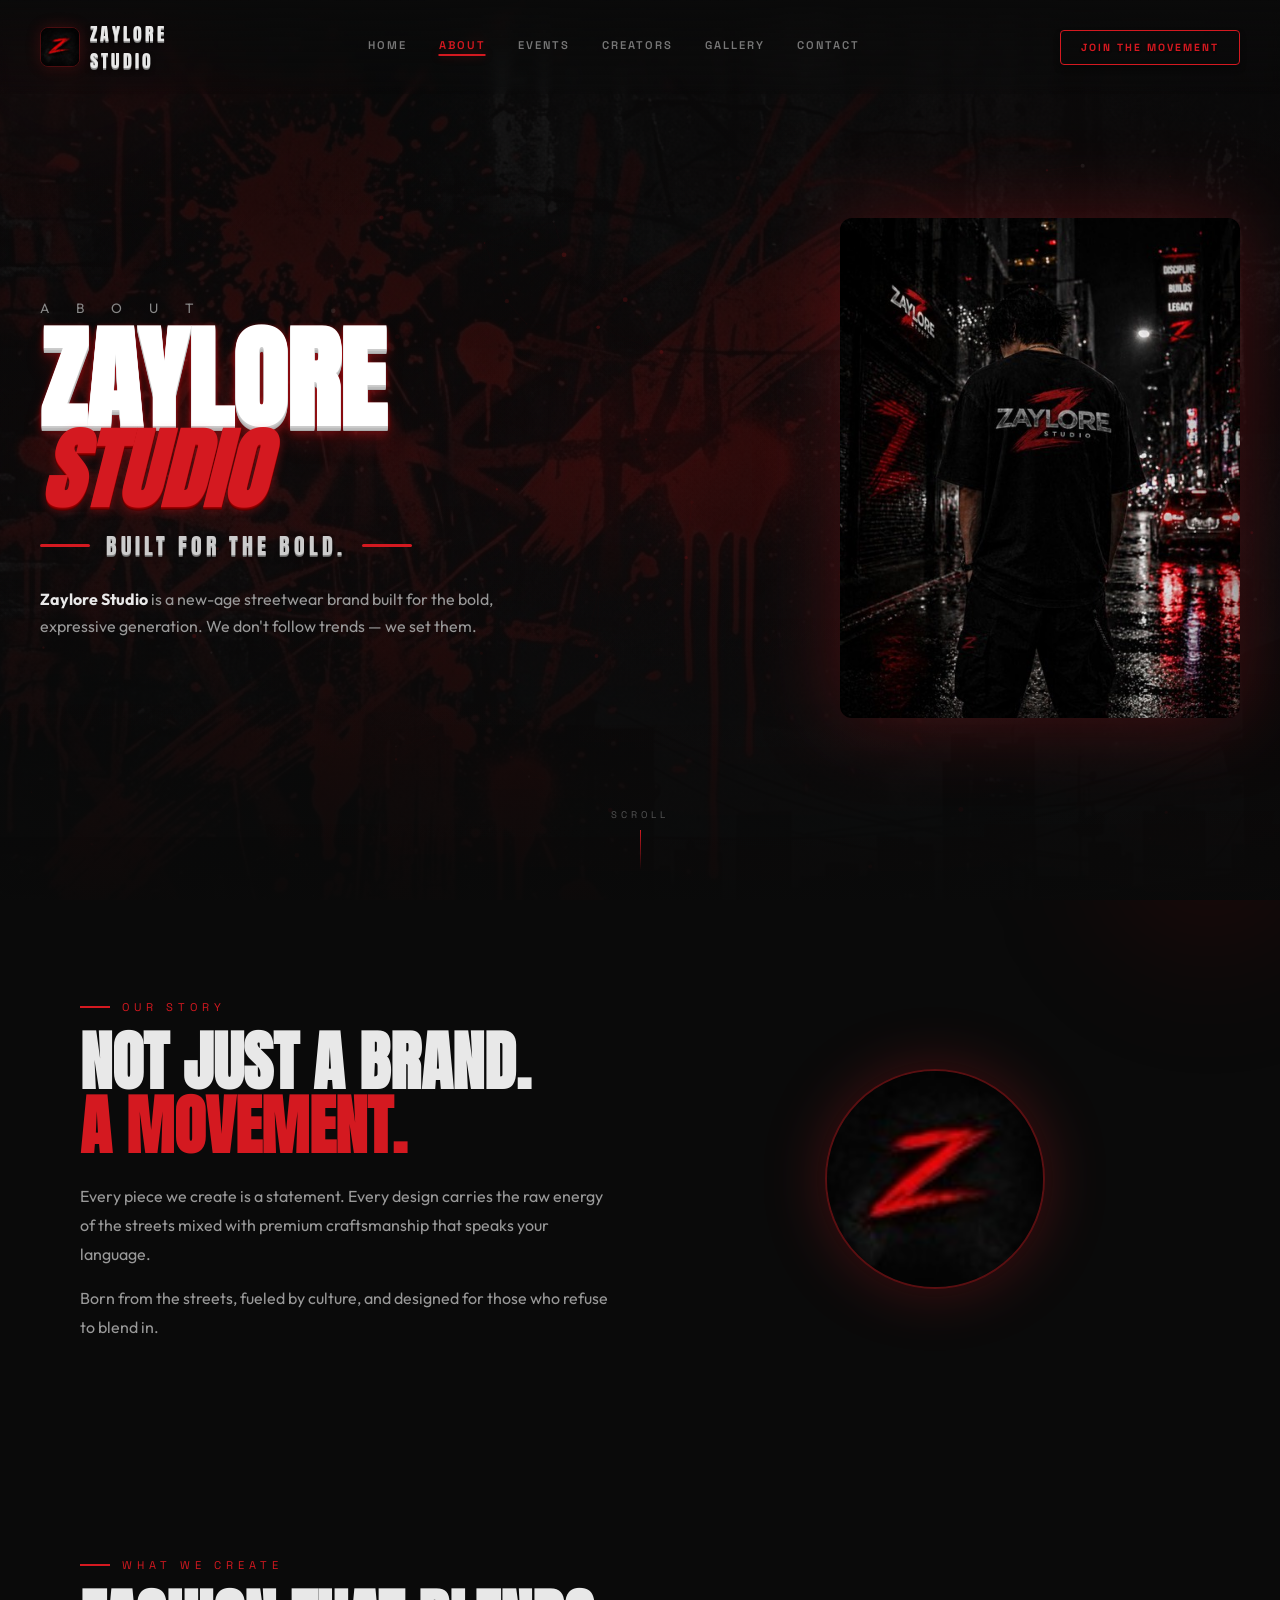
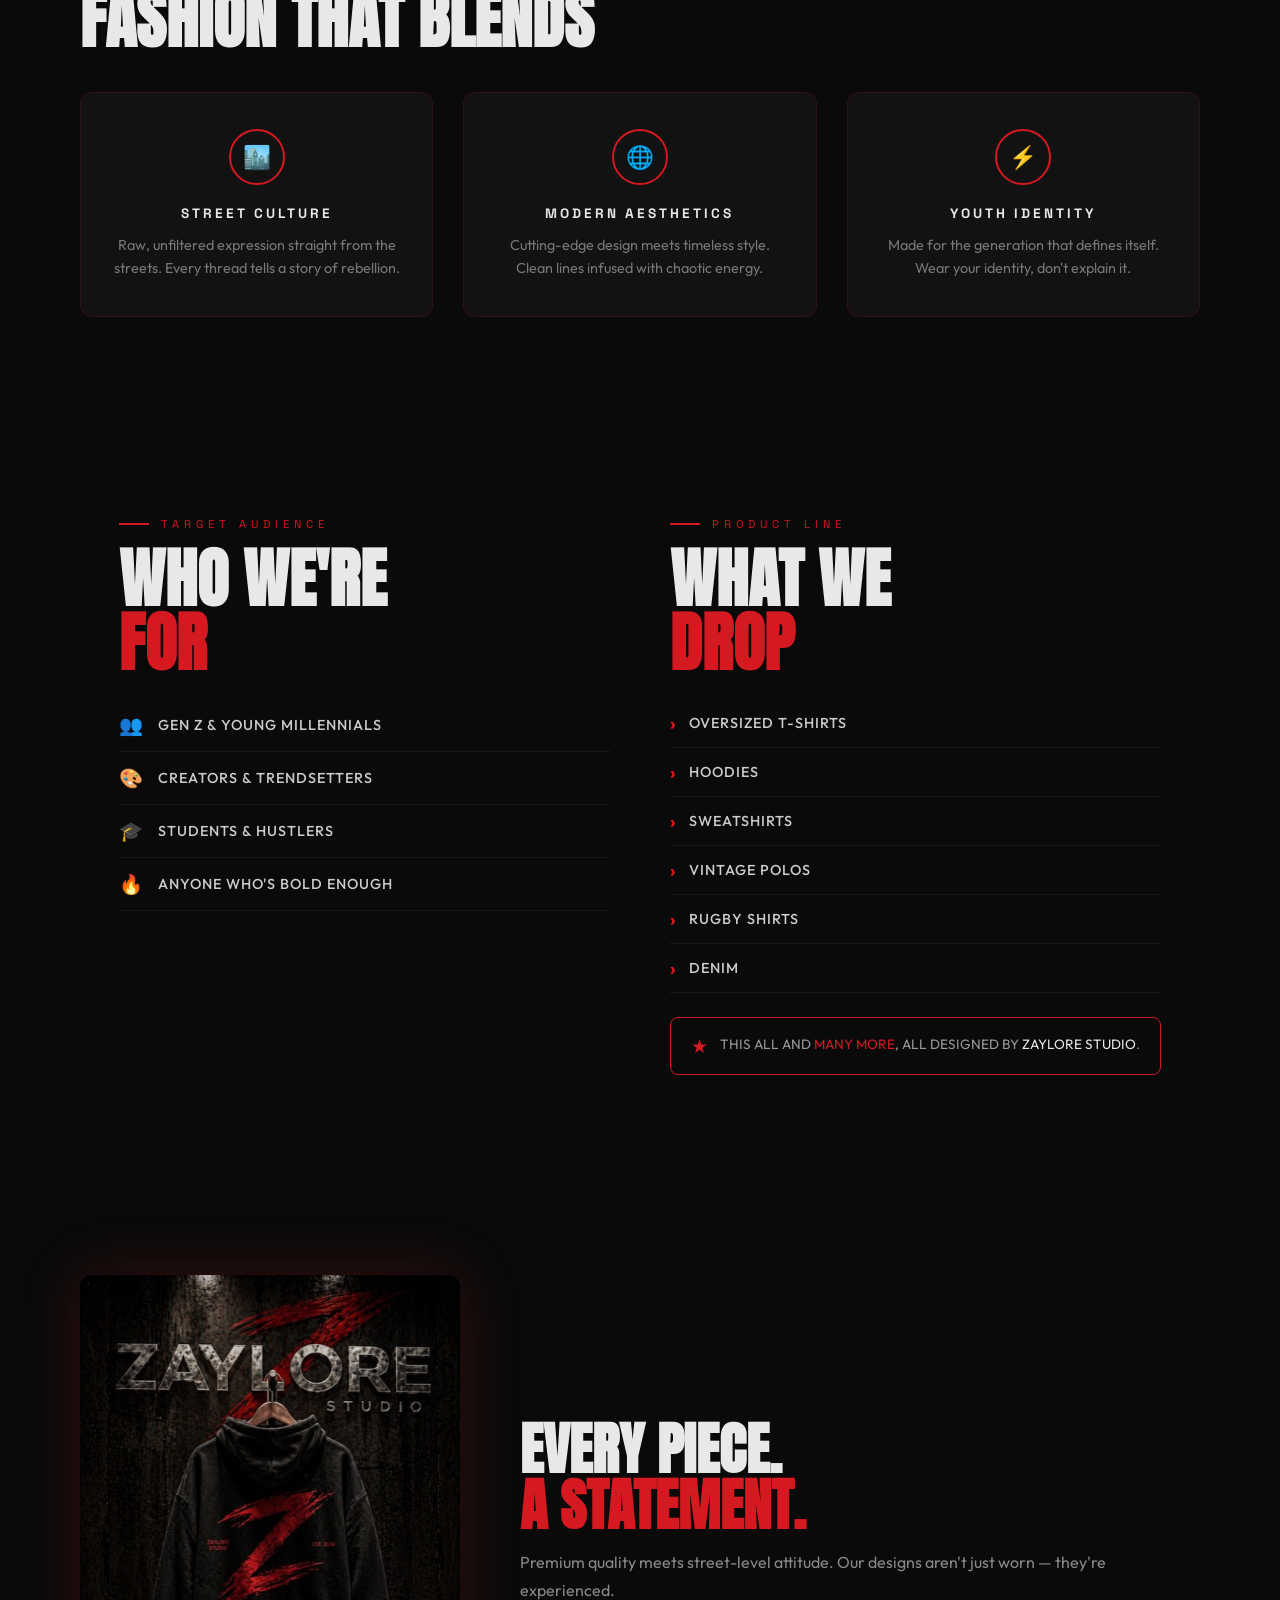
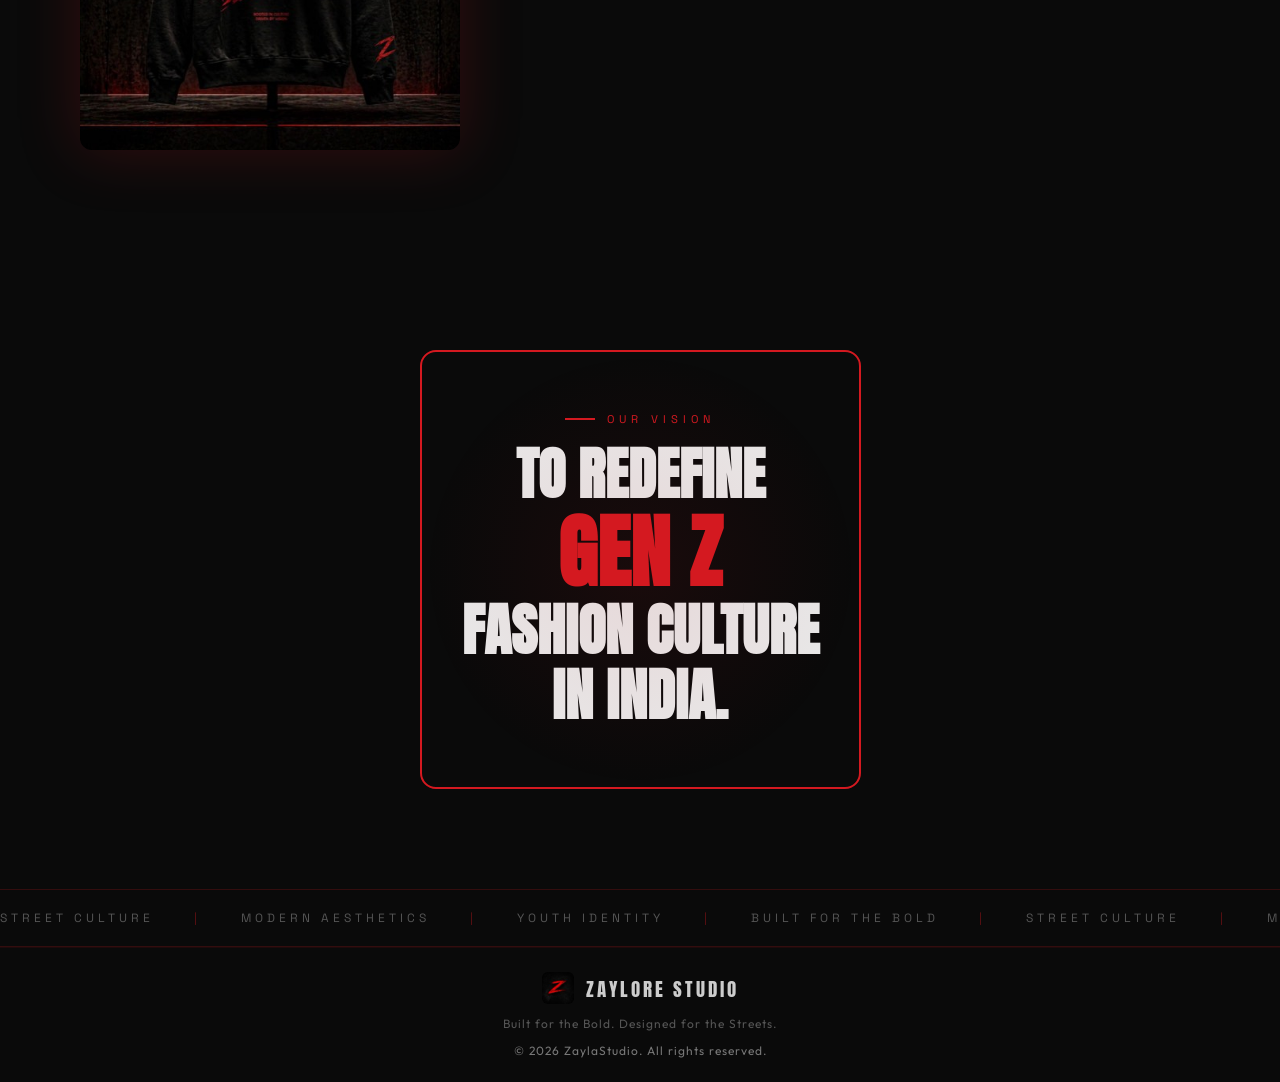
==== about.html @ 902f3c22 "First Commit" ====
<!DOCTYPE html>
<html lang="en">
<head>
    <meta charset="UTF-8">
    <meta name="viewport" content="width=device-width, initial-scale=1.0">
    <title>ZaylaStudio — About Us | Built for the Bold</title>
    <meta name="description" content="Zaylore Studio is a new-age streetwear brand built for the bold, expressive generation.">
    <link rel="icon" href="img/logo-icon-sm.jpg" type="image/jpeg">
    <link rel="preconnect" href="https://fonts.googleapis.com">
    <link rel="preconnect" href="https://fonts.gstatic.com" crossorigin>
    <link href="https://fonts.googleapis.com/css2?family=Anton&family=Space+Grotesk:wght@400;500;600;700&family=Outfit:wght@300;400;500;600;700;800&display=swap" rel="stylesheet">
    <link rel="stylesheet" href="styles.css">
    <style>
        /* ===== ABOUT PAGE STYLES ===== */
        .about-page { overflow-x: hidden; }

        /* --- Nav (matching index) --- */
        .nav {
            position: fixed; top:0; left:0; width:100%;
            display: flex; align-items: center; justify-content: space-between;
            padding: 18px 40px;
            z-index: 100;
            background: linear-gradient(180deg, rgba(10,10,10,0.95) 0%, transparent 100%);
            backdrop-filter: blur(4px);
            -webkit-backdrop-filter: blur(4px);
            will-change: background, box-shadow;
        }
        .nav-brand {
            display: flex; align-items: center; gap: 10px;
            text-decoration: none;
        }
        .nav-logo {
            width: 40px; height: 40px;
            border-radius: 8px;
            object-fit: cover;
            border: 1px solid rgba(212,25,32,0.3);
            box-shadow: 0 0 15px rgba(212,25,32,0.2);
        }
        .nav-brand-text {
            font-family: 'Anton', sans-serif;
            font-size: 1.1rem;
            letter-spacing: 3px;
            color: #e8e8e8;
            text-shadow: 0 1px 0 #999, 0 2px 0 #777, 0 3px 5px rgba(0,0,0,0.5);
        }
        .nav-center {
            display: flex; gap: 32px;
        }
        .nav-center a {
            font-family: 'Space Grotesk', sans-serif;
            font-size: 0.7rem;
            font-weight: 600;
            letter-spacing: 2px;
            text-transform: uppercase;
            text-decoration: none;
            color: #777;
            position: relative;
            padding-bottom: 4px;
            transition: color 0.3s;
        }
        .nav-center a::after {
            content: '';
            position: absolute; bottom: 0; left: 50%;
            transform: translateX(-50%);
            width: 0; height: 2px;
            background: #d41920;
            box-shadow: 0 0 8px rgba(212,25,32,0.35);
            transition: width 0.3s;
        }
        .nav-center a:hover { color: #e8e8e8; }
        .nav-center a:hover::after { width: 100%; }
        .nav-center a.active { color: #d41920; }
        .nav-center a.active::after { width: 100%; }
        .nav-cta {
            font-family: 'Space Grotesk', sans-serif;
            font-size: 0.65rem;
            font-weight: 700;
            letter-spacing: 2px;
            text-transform: uppercase;
            text-decoration: none;
            color: #d41920;
            border: 1px solid #d41920;
            padding: 10px 20px;
            border-radius: 4px;
            transition: background 0.3s, color 0.3s, box-shadow 0.3s;
            box-shadow: 0 4px 6px rgba(0,0,0,0.3);
            text-shadow: 0 1px 2px rgba(0,0,0,0.5);
        }
        .nav-cta:hover {
            background: #d41920;
            color: #fff;
            box-shadow: 0 0 30px rgba(212,25,32,0.35);
        }
        .nav-right {
            display: flex;
            align-items: center;
            gap: 20px;
        }
        .hamburger {
            display: none;
            flex-direction: column;
            gap: 5px;
            background: transparent;
            border: none;
            cursor: pointer;
            z-index: 101;
        }
        .hamburger span {
            width: 25px;
            height: 2px;
            background-color: #e8e8e8;
            transition: all 0.3s;
        }
        .mobile-cta { display: none; }

        /* --- Hero --- */
        .about-hero {
            position: relative;
            min-height: 100vh;
            display: flex;
            align-items: center;
            z-index: 1;
            overflow: hidden;
            padding: 100px 40px 60px;
        }
        .hero-bg-img {
            position: absolute; inset: 0;
            width: 100%; height: 100%;
            object-fit: cover;
            opacity: 0.25;
            z-index: 0;
        }
        .hero-bg-overlay {
            position: absolute; inset: 0;
            background: linear-gradient(180deg, rgba(10,10,10,0.7) 0%, rgba(10,10,10,0.4) 50%, rgba(10,10,10,0.95) 100%);
            z-index: 1;
        }
        .hero-inner {
            position: relative; z-index: 2;
            display: flex;
            align-items: center;
            justify-content: space-between;
            max-width: 1200px;
            margin: 0 auto;
            width: 100%;
            gap: 40px;
        }
        .hero-text-block { flex: 1; }
        .hero-label {
            font-family: 'Outfit', sans-serif;
            font-size: 0.85rem;
            letter-spacing: 12px;
            color: #888;
            display: block;
            margin-bottom: 12px;
        }
        .brand-zaylore {
            display: block;
            font-family: 'Anton', sans-serif;
            font-size: clamp(4rem, 10vw, 7rem);
            line-height: 0.9;
            color: #ffffff;
            text-shadow: 
                0 1px 0 #cccccc, 0 2px 0 #c9c9c9, 0 3px 0 #bbbbbb, 0 4px 0 #b9b9b9, 0 5px 0 #aaaaaa,
                0 6px 1px rgba(0,0,0,.1), 0 0 5px rgba(212,25,32,.2), 0 1px 3px rgba(212,25,32,.4),
                0 3px 5px rgba(212,25,32,.3), 0 5px 10px rgba(212,25,32,.3), 0 10px 10px rgba(212,25,32,.2),
                0 20px 20px rgba(212,25,32,.15);
        }
        .brand-studio {
            display: block;
            font-family: 'Anton', sans-serif;
            font-size: clamp(3rem, 8vw, 5.5rem);
            line-height: 0.9;
            color: #d41920;
            font-style: italic;
            text-shadow: 0 1px 0 #900, 0 2px 0 #700, 0 3px 0 #500, 0 4px 10px rgba(212,25,32,0.4);
        }
        .hero-tagline-wrap {
            display: flex;
            align-items: center;
            gap: 16px;
            margin-top: 20px;
        }
        .red-bar { width: 50px; height: 3px; background: #d41920; border-radius: 2px; }
        .hero-tagline {
            font-family: 'Anton', sans-serif;
            font-size: 1.4rem;
            letter-spacing: 4px;
            color: #ccc;
            text-shadow: 0 1px 0 #888, 0 2px 0 #666, 0 3px 5px rgba(0,0,0,0.5);
        }
        .hero-desc {
            margin-top: 24px;
            font-size: 1rem;
            line-height: 1.7;
            color: #999;
            max-width: 480px;
        }
        .hero-desc strong { color: #e8e8e8; }
        .hero-model-block {
            flex: 0 0 auto;
            position: relative;
        }
        .hero-model-img {
            width: min(400px, 40vw);
            height: auto;
            border-radius: 12px;
            filter: drop-shadow(0 0 40px rgba(212,25,32,0.3));
            transition: transform 0.5s ease, filter 0.5s ease;
            will-change: transform;
        }
        .hero-model-img:hover {
            transform: scale(1.03);
            filter: drop-shadow(0 0 50px rgba(212,25,32,0.4));
        }
        .scroll-cue {
            position: absolute;
            bottom: 30px;
            left: 50%;
            transform: translateX(-50%);
            z-index: 3;
            text-align: center;
            animation: fadeUp 1s ease 2s forwards;
            opacity: 0;
        }
        .scroll-cue span {
            font-family: 'Space Grotesk', sans-serif;
            font-size: 0.6rem;
            letter-spacing: 4px;
            color: #555;
        }
        .scroll-line {
            width: 1px; height: 40px;
            background: linear-gradient(180deg, #d41920, transparent);
            margin: 8px auto 0;
            animation: scrollPulse 2s ease-in-out infinite;
        }
        @keyframes scrollPulse {
            0%, 100% { opacity: 0.3; transform: scaleY(1); }
            50% { opacity: 1; transform: scaleY(1.3); }
        }

        /* --- Sections Common --- */
        .ab-section {
            position: relative; z-index: 1;
            padding: 100px 40px;
            max-width: 1200px;
            margin: 0 auto;
        }
        .sec-label {
            font-family: 'Space Grotesk', sans-serif;
            font-size: 0.7rem;
            letter-spacing: 5px;
            color: #d41920;
            display: flex;
            align-items: center;
            gap: 12px;
            margin-bottom: 16px;
        }
        .sec-label::before {
            content: '';
            width: 30px; height: 2px;
            background: #d41920;
        }
        .sec-heading {
            font-family: 'Anton', sans-serif;
            font-size: clamp(2.5rem, 6vw, 4rem);
            line-height: 1;
            color: #e8e8e8;
            margin-bottom: 24px;
        }
        .text-red { color: #d41920; }
        .text-white { color: #e8e8e8; }

        /* --- Brand Story --- */
        .story-grid {
            display: grid;
            grid-template-columns: 1fr 1fr;
            gap: 60px;
            align-items: center;
        }
        .story-para {
            font-size: 1rem;
            line-height: 1.8;
            color: #999;
            margin-bottom: 16px;
        }
        .z-visual {
            display: flex;
            align-items: center;
            justify-content: center;
        }
        .z-logo-img {
            width: 220px;
            height: 220px;
            border-radius: 50%;
            object-fit: cover;
            filter: drop-shadow(0 0 30px rgba(212,25,32,0.3));
            animation: zPulse 4s ease-in-out infinite;
            border: 2px solid rgba(212,25,32,0.3);
            transition: filter 0.4s ease;
            will-change: transform, opacity;
        }
        .z-logo-img:hover {
            filter: drop-shadow(0 0 50px rgba(212,25,32,0.5));
        }
        @keyframes zPulse {
            0%, 100% { opacity: 0.85; transform: scale(1); }
            50% { opacity: 1; transform: scale(1.05); }
        }

        /* --- Pillars --- */
        .pillars-row {
            display: grid;
            grid-template-columns: repeat(3, 1fr);
            gap: 30px;
            margin-top: 40px;
        }
        .pillar {
            background: rgba(20,20,20,0.8);
            border: 1px solid rgba(212,25,32,0.15);
            border-radius: 12px;
            padding: 36px 28px;
            text-align: center;
            transition: transform 0.4s ease, border-color 0.4s ease, box-shadow 0.4s ease;
        }
        .pillar:hover {
            transform: translateY(-8px);
            border-color: rgba(212,25,32,0.5);
            box-shadow: 0 20px 60px rgba(212,25,32,0.15);
        }
        .pillar-icon {
            width: 56px; height: 56px;
            border-radius: 50%;
            border: 2px solid #d41920;
            display: flex;
            align-items: center;
            justify-content: center;
            margin: 0 auto 20px;
            color: #d41920;
            font-size: 1.4rem;
        }
        .pillar h3 {
            font-family: 'Space Grotesk', sans-serif;
            font-size: 0.85rem;
            letter-spacing: 3px;
            color: #e8e8e8;
            margin-bottom: 12px;
        }
        .pillar p {
            font-size: 0.9rem;
            color: #777;
            line-height: 1.6;
        }

        /* --- Split Section (Audience + Products) --- */
        .split-grid {
            display: grid;
            grid-template-columns: 1fr 1fr;
            gap: 60px;
        }
        .split-col { position: relative; }
        .audience-tag {
            display: flex;
            align-items: center;
            gap: 14px;
            padding: 14px 0;
            border-bottom: 1px solid rgba(255,255,255,0.06);
            font-family: 'Outfit', sans-serif;
            font-size: 0.9rem;
            font-weight: 500;
            letter-spacing: 1px;
            color: #ccc;
            transition: color 0.3s, padding-left 0.3s;
        }
        .audience-tag:hover { color: #fff; padding-left: 8px; }
        .tag-emoji { font-size: 1.2rem; }
        .product-item {
            display: flex;
            align-items: center;
            gap: 12px;
            padding: 12px 0;
            border-bottom: 1px solid rgba(255,255,255,0.06);
            font-family: 'Outfit', sans-serif;
            font-size: 0.9rem;
            font-weight: 500;
            letter-spacing: 1px;
            color: #ccc;
            transition: color 0.3s, padding-left 0.3s;
        }
        .product-item:hover { color: #fff; padding-left: 8px; }
        .p-arrow {
            color: #d41920;
            font-size: 1.2rem;
            font-weight: 700;
        }
        .more-box {
            margin-top: 24px;
            padding: 16px 20px;
            border: 1px solid #d41920;
            border-radius: 8px;
            display: flex;
            align-items: flex-start;
            gap: 12px;
        }
        .more-box .star { color: #d41920; font-size: 1.2rem; }
        .more-box p {
            font-size: 0.85rem;
            color: #999;
            line-height: 1.6;
        }

        /* --- Showcase --- */
        .showcase-wrap {
            display: flex;
            align-items: center;
            gap: 60px;
        }
        .showcase-img {
            width: min(380px, 40vw);
            border-radius: 12px;
            filter: drop-shadow(0 0 30px rgba(212,25,32,0.2));
            transition: transform 0.5s ease;
        }
        .showcase-img:hover { transform: scale(1.04) rotate(-1deg); }
        .showcase-text h2 {
            font-family: 'Anton', sans-serif;
            font-size: clamp(2rem, 5vw, 3.5rem);
            line-height: 1;
            margin-bottom: 16px;
            color: #e8e8e8;
        }
        .showcase-text p {
            font-size: 1rem;
            color: #888;
            line-height: 1.7;
        }

        /* --- Vision --- */
        .vision-box {
            border: 2px solid #d41920;
            border-radius: 16px;
            padding: 60px 40px;
            text-align: center;
            position: relative;
            overflow: hidden;
            max-width: 700px;
            margin: 0 auto;
        }
        .vision-box::before {
            content: '';
            position: absolute; inset: 0;
            background: radial-gradient(circle at center, rgba(212,25,32,0.08) 0%, transparent 70%);
            pointer-events: none;
        }
        .vision-heading {
            font-family: 'Anton', sans-serif;
            font-size: clamp(2rem, 5vw, 3.5rem);
            line-height: 1.15;
            color: #e8e8e8;
        }
        .giant { font-size: clamp(3rem, 8vw, 5rem); color: #d41920; }

        /* --- Marquee --- */
        .marquee-bar {
            position: relative; z-index: 1;
            overflow: hidden;
            padding: 20px 0;
            border-top: 1px solid rgba(212,25,32,0.2);
            border-bottom: 1px solid rgba(212,25,32,0.2);
        }
        .marquee-track {
            display: flex;
            gap: 40px;
            white-space: nowrap;
            animation: marqueeScroll 20s linear infinite;
        }
        .marquee-track span {
            font-family: 'Space Grotesk', sans-serif;
            font-size: 0.75rem;
            letter-spacing: 4px;
            color: #555;
            flex-shrink: 0;
        }
        .marquee-track .divider { color: rgba(212,25,32,0.4); }
        @keyframes marqueeScroll {
            0% { transform: translateX(0); }
            100% { transform: translateX(-50%); }
        }

        /* --- Footer Enhanced --- */
        .footer-inner {
            display: flex;
            flex-direction: column;
            align-items: center;
            gap: 12px;
        }
        .footer-brand-row {
            display: flex;
            align-items: center;
            gap: 12px;
        }
        .footer-logo {
            width: 32px; height: 32px;
            border-radius: 6px;
            object-fit: cover;
        }
        .footer-name {
            font-family: 'Anton', sans-serif;
            font-size: 1.2rem;
            letter-spacing: 3px;
            color: #ccc;
        }
        .footer-tag {
            font-size: 0.75rem;
            color: #555;
            letter-spacing: 1px;
        }

        /* --- Scroll Animations --- */
        .reveal {
            opacity: 0;
            transform: translateY(40px);
            transition: opacity 0.8s ease, transform 0.8s ease;
        }
        .reveal.visible {
            opacity: 1;
            transform: translateY(0);
        }
        .reveal.d1 { transition-delay: 0.1s; }
        .reveal.d2 { transition-delay: 0.2s; }
        .reveal.d3 { transition-delay: 0.3s; }
        .reveal.d4 { transition-delay: 0.4s; }

        /* --- Hero entrance --- */
        .hero-fade {
            opacity: 0;
            transform: translateY(30px);
            animation: heroIn 1s ease forwards;
        }
        .hero-fade.hd1 { animation-delay: 0.2s; }
        .hero-fade.hd2 { animation-delay: 0.5s; }
        .hero-fade.hd3 { animation-delay: 0.8s; }
        .hero-fade.hd4 { animation-delay: 1.1s; }
        .hero-fade.hd5 { animation-delay: 1.4s; }
        @keyframes heroIn {
            to { opacity: 1; transform: translateY(0); }
        }

        /* --- Responsive --- */
        @media (max-width: 900px) {
            .nav { padding: 14px 20px; }
            .nav-right .nav-cta { display: none; }
            .mobile-cta { display: block !important; margin-top: 10px; }
            .hamburger { display: flex; }
            .nav-center { 
                position: fixed; top: 0; right: -100%;
                width: 250px; height: 100vh;
                background: rgba(10,10,10,0.98);
                backdrop-filter: blur(10px);
                flex-direction: column; align-items: center; justify-content: center;
                gap: 40px; transition: right 0.4s ease;
                border-left: 1px solid rgba(212,25,32,0.2);
            }
            .nav-center.open { right: 0; }
            .hamburger.active span:nth-child(1) { transform: translateY(7px) rotate(45deg); }
            .hamburger.active span:nth-child(2) { opacity: 0; }
            .hamburger.active span:nth-child(3) { transform: translateY(-7px) rotate(-45deg); }
            .about-hero { padding: 100px 20px 40px; }
            .hero-inner { flex-direction: column; text-align: center; }
            .hero-model-img { width: min(300px, 80vw); }
            .hero-tagline-wrap { justify-content: center; }
            .hero-desc { margin-left: auto; margin-right: auto; }
            .ab-section { padding: 60px 20px; }
            .story-grid, .split-grid { grid-template-columns: 1fr; gap: 40px; }
            .pillars-row { grid-template-columns: 1fr; }
            .showcase-wrap { flex-direction: column; text-align: center; }
            .showcase-img { width: min(300px, 80vw); }
            .z-logo-img { width: 160px; height: 160px; }
            .vision-box { padding: 40px 24px; }
        }
    </style>
</head>
<body class="about-page">
    <!-- Particle canvas background -->
    <canvas id="particles-canvas"></canvas>

    <!-- Red glow overlays -->
    <div class="glow glow-1"></div>
    <div class="glow glow-2"></div>
    <div class="glow glow-3"></div>

    <!-- Subtle texture overlay -->
    <div class="texture-overlay"></div>

    <!-- Navigation -->
    <nav class="nav" id="main-nav">
        <a href="index.html" class="nav-brand">
            <img src="img/logo-icon-sm.jpg" alt="Zaylore Studio" class="nav-logo" width="40" height="40">
            <span class="nav-brand-text">ZAYLORE<br>STUDIO</span>
        </a>
        <div class="nav-center" id="nav-center">
            <a href="index.html" id="nav-home">Home</a>
            <a href="about.html" class="active" id="nav-about">About</a>
            <a href="events.html" id="nav-events">Events</a>
            <a href="creators.html" id="nav-creators">Creators</a>
            <a href="gallery.html" id="nav-gallery">Gallery</a>
            <a href="contact.html" id="nav-contact">Contact</a>
            <a href="#" class="nav-cta mobile-cta" id="join-btn-mobile">Join the Movement</a>
        </div>
        <div class="nav-right">
            <a href="#" class="nav-cta" id="join-btn">Join the Movement</a>
            <button class="hamburger" id="hamburger" aria-label="Menu">
                <span></span><span></span><span></span>
            </button>
        </div>
    </nav>

    <!-- ===== HERO ===== -->
    <section class="about-hero" id="about-hero">
        <div class="hero-bg-overlay"></div>
        <img src="img/about-hero-bg.jpg" alt="" class="hero-bg-img" aria-hidden="true" decoding="async">
        <div class="hero-inner">
            <div class="hero-text-block">
                <span class="hero-label hero-fade hd1">A B O U T</span>
                <h1>
                    <span class="brand-zaylore hero-fade hd2">ZAYLORE</span>
                    <span class="brand-studio hero-fade hd3">STUDIO</span>
                </h1>
                <div class="hero-tagline-wrap hero-fade hd4">
                    <div class="red-bar"></div>
                    <p class="hero-tagline">BUILT FOR THE BOLD.</p>
                    <div class="red-bar"></div>
                </div>
                <p class="hero-desc hero-fade hd5">
                    <strong>Zaylore Studio</strong> is a new-age streetwear brand built for the bold, expressive generation. We don't follow trends — we set them.
                </p>
            </div>
            <div class="hero-model-block hero-fade hd4">
                <img src="img/model-tshirt.jpg" alt="Model wearing Zaylore Studio tee" class="hero-model-img" loading="lazy" decoding="async">
            </div>
        </div>
        <div class="scroll-cue">
            <span>SCROLL</span>
            <div class="scroll-line"></div>
        </div>
    </section>

    <!-- ===== BRAND STORY ===== -->
    <section class="ab-section" id="brand-story">
        <div class="story-grid">
            <div class="reveal">
                <div class="sec-label">OUR STORY</div>
                <h2 class="sec-heading">NOT JUST A BRAND.<br><span class="text-red">A MOVEMENT.</span></h2>
                <p class="story-para">Every piece we create is a statement. Every design carries the raw energy of the streets mixed with premium craftsmanship that speaks your language.</p>
                <p class="story-para">Born from the streets, fueled by culture, and designed for those who refuse to blend in.</p>
            </div>
            <div class="z-visual reveal d2">
                <img src="img/logo-icon-sm.jpg" alt="Zaylore Studio Z Logo" class="z-logo-img" loading="lazy">
            </div>
        </div>
    </section>

    <!-- ===== WHAT WE CREATE ===== -->
    <section class="ab-section" id="what-we-create">
        <div class="reveal">
            <div class="sec-label">WHAT WE CREATE</div>
            <h2 class="sec-heading">FASHION THAT BLENDS</h2>
        </div>
        <div class="pillars-row">
            <div class="pillar reveal d1">
                <div class="pillar-icon">🏙️</div>
                <h3>STREET CULTURE</h3>
                <p>Raw, unfiltered expression straight from the streets. Every thread tells a story of rebellion.</p>
            </div>
            <div class="pillar reveal d2">
                <div class="pillar-icon">🌐</div>
                <h3>MODERN AESTHETICS</h3>
                <p>Cutting-edge design meets timeless style. Clean lines infused with chaotic energy.</p>
            </div>
            <div class="pillar reveal d3">
                <div class="pillar-icon">⚡</div>
                <h3>YOUTH IDENTITY</h3>
                <p>Made for the generation that defines itself. Wear your identity, don't explain it.</p>
            </div>
        </div>
    </section>

    <!-- ===== AUDIENCE + PRODUCTS ===== -->
    <section class="ab-section" id="audience-products">
        <div class="split-grid">
            <div class="split-col reveal">
                <div class="sec-label">TARGET AUDIENCE</div>
                <h2 class="sec-heading">WHO WE'RE<br><span class="text-red">FOR</span></h2>
                <div class="audience-tag"><span class="tag-emoji">👥</span> GEN Z &amp; YOUNG MILLENNIALS</div>
                <div class="audience-tag"><span class="tag-emoji">🎨</span> CREATORS &amp; TRENDSETTERS</div>
                <div class="audience-tag"><span class="tag-emoji">🎓</span> STUDENTS &amp; HUSTLERS</div>
                <div class="audience-tag"><span class="tag-emoji">🔥</span> ANYONE WHO'S BOLD ENOUGH</div>
            </div>
            <div class="split-col reveal d2">
                <div class="sec-label">PRODUCT LINE</div>
                <h2 class="sec-heading">WHAT WE<br><span class="text-red">DROP</span></h2>
                <div class="product-item"><span class="p-arrow">›</span> OVERSIZED T-SHIRTS</div>
                <div class="product-item"><span class="p-arrow">›</span> HOODIES</div>
                <div class="product-item"><span class="p-arrow">›</span> SWEATSHIRTS</div>
                <div class="product-item"><span class="p-arrow">›</span> VINTAGE POLOS</div>
                <div class="product-item"><span class="p-arrow">›</span> RUGBY SHIRTS</div>
                <div class="product-item"><span class="p-arrow">›</span> DENIM</div>
                <div class="more-box">
                    <span class="star">★</span>
                    <p>THIS ALL AND <span class="text-red">MANY MORE</span>, ALL DESIGNED BY <span class="text-white">ZAYLORE STUDIO</span>.</p>
                </div>
            </div>
        </div>
    </section>

    <!-- ===== SHOWCASE ===== -->
    <section class="ab-section" id="showcase">
        <div class="showcase-wrap reveal">
            <img src="img/hoodie-product.jpg" alt="Zaylore Studio hoodie" class="showcase-img" loading="lazy" decoding="async">
            <div class="showcase-text">
                <h2>EVERY PIECE.<br><span class="text-red">A STATEMENT.</span></h2>
                <p>Premium quality meets street-level attitude. Our designs aren't just worn — they're experienced.</p>
            </div>
        </div>
    </section>

    <!-- ===== VISION ===== -->
    <section class="ab-section" id="vision">
        <div class="vision-box reveal">
            <div class="sec-label" style="justify-content:center;">OUR VISION</div>
            <h2 class="vision-heading">
                TO REDEFINE<br>
                <span class="giant">GEN Z</span><br>
                FASHION CULTURE<br>IN INDIA.
            </h2>
        </div>
    </section>

    <!-- ===== MARQUEE ===== -->
    <div class="marquee-bar">
        <div class="marquee-track">
            <span>STREET CULTURE</span><span class="divider">|</span>
            <span>MODERN AESTHETICS</span><span class="divider">|</span>
            <span>YOUTH IDENTITY</span><span class="divider">|</span>
            <span>BUILT FOR THE BOLD</span><span class="divider">|</span>
            <span>STREET CULTURE</span><span class="divider">|</span>
            <span>MODERN AESTHETICS</span><span class="divider">|</span>
            <span>YOUTH IDENTITY</span><span class="divider">|</span>
            <span>BUILT FOR THE BOLD</span><span class="divider">|</span>
            <span>STREET CULTURE</span><span class="divider">|</span>
            <span>MODERN AESTHETICS</span><span class="divider">|</span>
            <span>YOUTH IDENTITY</span><span class="divider">|</span>
            <span>BUILT FOR THE BOLD</span><span class="divider">|</span>
        </div>
    </div>

    <!-- Footer -->
    <footer id="main-footer">
        <div class="footer-inner">
            <div class="footer-brand-row">
                <img src="img/logo-icon-sm.jpg" alt="Zaylore Studio" class="footer-logo" width="32" height="32">
                <span class="footer-name">ZAYLORE STUDIO</span>
            </div>
            <p class="footer-tag">Built for the Bold. Designed for the Streets.</p>
            <p>&copy; 2026 ZaylaStudio. All rights reserved.</p>
        </div>
    </footer>

    <script src="script.js"></script>
    <script>
        // Scroll-triggered reveal animations
        const revealEls = document.querySelectorAll('.reveal');
        const revealObserver = new IntersectionObserver((entries) => {
            entries.forEach(entry => {
                if (entry.isIntersecting) {
                    entry.target.classList.add('visible');
                    revealObserver.unobserve(entry.target); // Stop observing once revealed
                }
            });
        }, { threshold: 0.15 });
        revealEls.forEach(el => revealObserver.observe(el));

        // Unified scroll handler with rAF throttling
        (function() {
            const heroBg = document.querySelector('.hero-bg-img');
            const scrollCue = document.querySelector('.scroll-cue');
            let ticking = false;

            window.addEventListener('scroll', () => {
                if (!ticking) {
                    ticking = true;
                    requestAnimationFrame(() => {
                        const scrollY = window.scrollY;

                        // Parallax on hero background
                        if (heroBg) {
                            heroBg.style.transform = `translateY(${scrollY * 0.3}px) scale(1.1)`;
                        }

                        // Hide scroll cue on scroll
                        if (scrollCue) {
                            scrollCue.style.opacity = Math.max(0, 1 - scrollY / 300);
                        }

                        ticking = false;
                    });
                }
            }, { passive: true });
        })();

        // Hamburger menu toggle
        (function() {
            const hamburger = document.getElementById('hamburger');
            const navCenter = document.getElementById('nav-center');
            if (hamburger && navCenter) {
                hamburger.addEventListener('click', () => {
                    hamburger.classList.toggle('active');
                    navCenter.classList.toggle('open');
                });
            }
        })();
    </script>
</body>
</html>
---- styles.css ----
/* ============================================================
   ZaylaStudio — Global Styles
   Color palette derived from logo:
     - Background: #0a0a0a (deep black)
     - Primary accent: #d41920 (bold red)
     - Secondary accent: #ff2a2a (bright red glow)
     - Text: #e8e8e8 (silver/light grey)
     - Text muted: #888888
   ============================================================ */

*, *::before, *::after {
    margin: 0;
    padding: 0;
    box-sizing: border-box;
}

:root {
    --bg-dark: #0a0a0a;
    --bg-surface: #111111;
    --red-primary: #d41920;
    --red-bright: #ff2a2a;
    --red-deep: #8b0000;
    --red-glow: rgba(212, 25, 32, 0.35);
    --text-light: #e8e8e8;
    --text-muted: #777777;
    --font-display: 'Anton', sans-serif;
    --font-body: 'Outfit', sans-serif;
}

html {
    scroll-behavior: smooth;
}

body {
    font-family: var(--font-body);
    background-color: var(--bg-dark);
    color: var(--text-light);
    min-height: 100vh;
    overflow-x: hidden;
    display: flex;
    flex-direction: column;
    position: relative;
}

/* ---- Particle Canvas ---- */
#particles-canvas {
    position: fixed;
    top: 0;
    left: 0;
    width: 100%;
    height: 100%;
    z-index: 0;
    pointer-events: none;
}

/* ---- Glow Orbs ---- */
.glow {
    position: fixed;
    border-radius: 50%;
    filter: blur(60px);
    pointer-events: none;
    z-index: 0;
    will-change: transform;
}

.glow-1 {
    width: 350px;
    height: 350px;
    background: radial-gradient(circle, var(--red-glow) 0%, transparent 70%);
    top: -150px;
    left: -100px;
    animation: glowFloat1 12s ease-in-out infinite;
}

.glow-2 {
    width: 300px;
    height: 300px;
    background: radial-gradient(circle, rgba(139, 0, 0, 0.2) 0%, transparent 70%);
    bottom: -100px;
    right: -80px;
    animation: glowFloat2 15s ease-in-out infinite;
}

.glow-3 {
    width: 250px;
    height: 250px;
    background: radial-gradient(circle, rgba(255, 42, 42, 0.1) 0%, transparent 70%);
    top: 50%;
    left: 50%;
    transform: translate(-50%, -50%);
    animation: glowFloat3 18s ease-in-out infinite;
}

@keyframes glowFloat1 {
    0%, 100% { transform: translate(0, 0) scale(1); }
    50% { transform: translate(40px, 30px) scale(1.1); }
}

@keyframes glowFloat2 {
    0%, 100% { transform: translate(0, 0) scale(1); }
    50% { transform: translate(-30px, -40px) scale(1.15); }
}

@keyframes glowFloat3 {
    0%, 100% { transform: translate(-50%, -50%) scale(1); opacity: 0.5; }
    50% { transform: translate(-50%, -50%) scale(1.3); opacity: 1; }
}

/* ---- Texture Overlay (About Page) ---- */
.texture-overlay {
    position: fixed;
    top: 0;
    left: 0;
    width: 100%;
    height: 100%;
    background-image: 
        radial-gradient(ellipse at 20% 50%, rgba(212, 25, 32, 0.06) 0%, transparent 50%),
        radial-gradient(ellipse at 80% 20%, rgba(139, 0, 0, 0.05) 0%, transparent 50%),
        radial-gradient(ellipse at 60% 80%, rgba(255, 42, 42, 0.04) 0%, transparent 50%);
    z-index: 0;
    pointer-events: none;
}

/* ---- Navigation ---- */
#main-nav {
    position: fixed;
    top: 0;
    left: 0;
    width: 100%;
    display: flex;
    align-items: center;
    justify-content: space-between;
    padding: 20px 40px;
    z-index: 100;
    background: linear-gradient(to bottom, rgba(10, 10, 10, 0.9) 0%, transparent 100%);
    backdrop-filter: blur(4px);
    -webkit-backdrop-filter: blur(4px);
}

.nav-logo-link {
    display: flex;
    align-items: center;
    text-decoration: none;
    transition: transform 0.3s ease;
}

.nav-logo-link:hover {
    transform: scale(1.05);
}

.nav-icon {
    width: 42px;
    height: 42px;
    border-radius: 8px;
    object-fit: cover;
    border: 1px solid rgba(212, 25, 32, 0.3);
    box-shadow: 0 0 15px rgba(212, 25, 32, 0.2);
    transition: box-shadow 0.3s ease, border-color 0.3s ease;
}

.nav-logo-link:hover .nav-icon {
    border-color: var(--red-primary);
    box-shadow: 0 0 25px rgba(212, 25, 32, 0.4);
}

.nav-links {
    display: flex;
    gap: 32px;
}

.nav-link {
    font-family: var(--font-display);
    font-size: 0.75rem;
    font-weight: 600;
    letter-spacing: 3px;
    text-transform: uppercase;
    text-decoration: none;
    color: var(--text-muted);
    position: relative;
    padding-bottom: 4px;
    transition: color 0.3s ease;
}

.nav-link::after {
    content: '';
    position: absolute;
    bottom: 0;
    left: 50%;
    transform: translateX(-50%);
    width: 0;
    height: 2px;
    background: var(--red-primary);
    box-shadow: 0 0 8px var(--red-glow);
    transition: width 0.3s ease;
}

.nav-link:hover {
    color: var(--text-light);
}

.nav-link:hover::after {
    width: 100%;
}

.nav-link.active {
    color: var(--red-primary);
}

.nav-link.active::after {
    width: 100%;
}

/* ---- Hero / Home Page ---- */
#home-main {
    flex: 1;
    display: flex;
    align-items: center;
    justify-content: center;
    min-height: 100vh;
    position: relative;
    z-index: 1;
}

.hero-content {
    text-align: center;
    display: flex;
    flex-direction: column;
    align-items: center;
    gap: 28px;
    padding: 90px 20px 20px;
}

/* Logo */
.logo-container {
    animation: logoFadeIn 1.2s ease-out forwards;
    opacity: 0;
}

.hero-logo-img {
    width: min(450px, 85vw);
    height: auto;
    border-radius: 16px;
    filter: drop-shadow(0 0 40px rgba(212, 25, 32, 0.3));
    transition: filter 0.4s ease, transform 0.4s ease;
}

.hero-logo-img:hover {
    filter: drop-shadow(0 0 60px rgba(212, 25, 32, 0.5));
    transform: scale(1.02);
}

@keyframes logoFadeIn {
    0% {
        opacity: 0;
        transform: translateY(-30px) scale(0.95);
    }
    100% {
        opacity: 1;
        transform: translateY(0) scale(1);
    }
}

/* Coming Soon Title */
.coming-soon-wrapper {
    display: flex;
    align-items: center;
    gap: 24px;
    opacity: 0;
    animation: comingSoonReveal 1.2s ease-out 0.6s forwards;
}

.line-decoration {
    width: 80px;
    height: 2px;
    background: linear-gradient(90deg, transparent, var(--red-primary));
    position: relative;
}

.line-decoration.right {
    background: linear-gradient(90deg, var(--red-primary), transparent);
}

.line-decoration::after {
    content: '';
    position: absolute;
    width: 6px;
    height: 6px;
    border-radius: 50%;
    background: var(--red-primary);
    top: 50%;
    transform: translateY(-50%);
    box-shadow: 0 0 10px var(--red-glow);
}

.line-decoration.left::after {
    right: 0;
}

.line-decoration.right::after {
    left: 0;
}

.coming-soon-title {
    font-family: var(--font-display);
    font-size: clamp(1.8rem, 5vw, 3.5rem);
    font-weight: 900;
    letter-spacing: 8px;
    text-transform: uppercase;
    background: linear-gradient(135deg, #ffffff 0%, #cccccc 40%, var(--red-primary) 80%, var(--red-bright) 100%);
    -webkit-background-clip: text;
    -webkit-text-fill-color: transparent;
    background-clip: text;
    background-size: 200% 100%;
    animation: shimmerText 3s ease-in-out infinite;
    position: relative;
}

@keyframes comingSoonReveal {
    0% {
        opacity: 0;
        transform: translateY(20px) scale(0.95);
        filter: blur(8px);
    }
    100% {
        opacity: 1;
        transform: translateY(0) scale(1);
        filter: blur(0);
    }
}

@keyframes shimmerText {
    0% { background-position: 200% center; }
    100% { background-position: -200% center; }
}

@keyframes fadeInUp {
    0% {
        opacity: 0;
        transform: translateY(20px);
    }
    100% {
        opacity: 1;
        transform: translateY(0);
    }
}

/* Tagline */
.tagline {
    font-family: var(--font-body);
    font-size: 1rem;
    font-weight: 300;
    color: var(--text-muted);
    letter-spacing: 2px;
    animation: fadeInUp 1s ease-out 1s forwards;
    opacity: 0;
}

/* Pulse Ring */
.pulse-ring {
    position: relative;
    width: 16px;
    height: 16px;
    animation: fadeInUp 1s ease-out 1.3s forwards;
    opacity: 0;
}

.pulse-dot {
    width: 8px;
    height: 8px;
    background: var(--red-primary);
    border-radius: 50%;
    position: absolute;
    top: 50%;
    left: 50%;
    transform: translate(-50%, -50%);
    box-shadow: 0 0 10px var(--red-glow);
}

.pulse-ring::before,
.pulse-ring::after {
    content: '';
    position: absolute;
    top: 50%;
    left: 50%;
    transform: translate(-50%, -50%);
    border: 1px solid var(--red-primary);
    border-radius: 50%;
    animation: pulseOut 2s ease-out infinite;
}

.pulse-ring::after {
    animation-delay: 1s;
}

@keyframes pulseOut {
    0% {
        width: 8px;
        height: 8px;
        opacity: 0.8;
    }
    100% {
        width: 50px;
        height: 50px;
        opacity: 0;
    }
}

/* ---- About Page ---- */
#about-main {
    flex: 1;
    display: flex;
    align-items: center;
    justify-content: center;
    min-height: 100vh;
    position: relative;
    z-index: 1;
}

.about-content {
    text-align: center;
    display: flex;
    flex-direction: column;
    align-items: center;
}

.about-icon-wrapper {
    position: relative;
    animation: logoFadeIn 1.2s ease-out forwards;
    opacity: 0;
}

.about-z-icon {
    width: 180px;
    height: 180px;
    border-radius: 50%;
    object-fit: cover;
    filter: drop-shadow(0 0 50px rgba(212, 25, 32, 0.4));
    position: relative;
    z-index: 2;
    transition: filter 0.4s ease;
}

.about-z-icon:hover {
    filter: drop-shadow(0 0 70px rgba(212, 25, 32, 0.6));
}

.icon-ring {
    position: absolute;
    top: 50%;
    left: 50%;
    transform: translate(-50%, -50%);
    width: 220px;
    height: 220px;
    border: 1px solid rgba(212, 25, 32, 0.2);
    border-radius: 50%;
    z-index: 1;
    animation: ringPulse 3s ease-in-out infinite;
}

.icon-ring::before {
    content: '';
    position: absolute;
    top: 50%;
    left: 50%;
    transform: translate(-50%, -50%);
    width: 260px;
    height: 260px;
    border: 1px solid rgba(212, 25, 32, 0.1);
    border-radius: 50%;
    animation: ringPulse 3s ease-in-out 1.5s infinite;
}

@keyframes ringPulse {
    0%, 100% { transform: translate(-50%, -50%) scale(1); opacity: 0.5; }
    50% { transform: translate(-50%, -50%) scale(1.08); opacity: 1; }
}

/* ---- Footer ---- */
#main-footer {
    position: relative;
    z-index: 1;
    text-align: center;
    padding: 24px;
    font-size: 0.75rem;
    color: var(--text-muted);
    letter-spacing: 1px;
    border-top: 1px solid rgba(212, 25, 32, 0.1);
}

/* ---- Responsive ---- */
@media (max-width: 768px) {
    #main-nav {
        padding: 16px 20px;
    }

    .nav-links {
        gap: 20px;
    }

    .nav-link {
        font-size: 0.65rem;
        letter-spacing: 2px;
    }

    .nav-icon {
        width: 34px;
        height: 34px;
    }

    .line-decoration {
        width: 40px;
    }

    .coming-soon-wrapper {
        gap: 12px;
    }

    .about-z-icon {
        width: 140px;
        height: 140px;
    }

    .icon-ring {
        width: 180px;
        height: 180px;
    }

    .icon-ring::before {
        width: 220px;
        height: 220px;
    }
}

@media (max-width: 480px) {
    .line-decoration {
        display: none;
    }

    .coming-soon-title {
        letter-spacing: 4px;
    }

    .hero-logo-img {
        border-radius: 12px;
    }
}
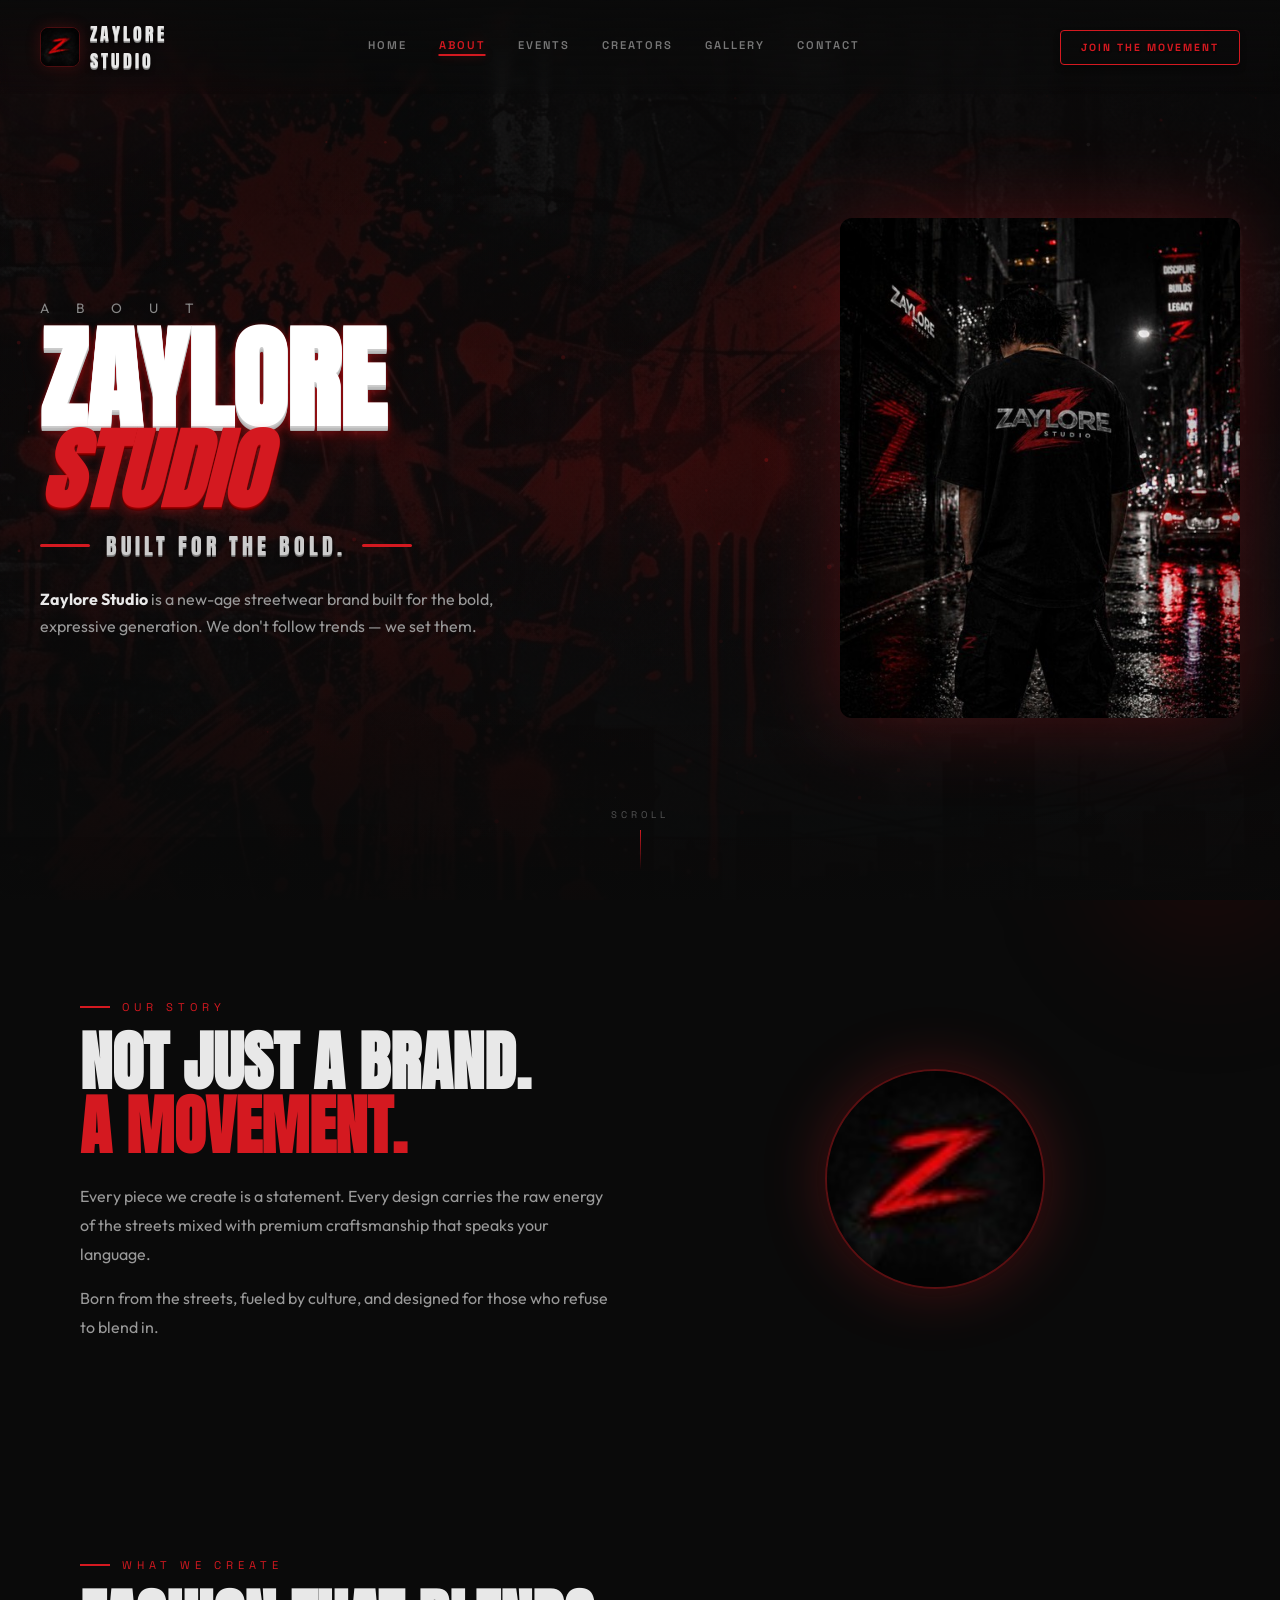
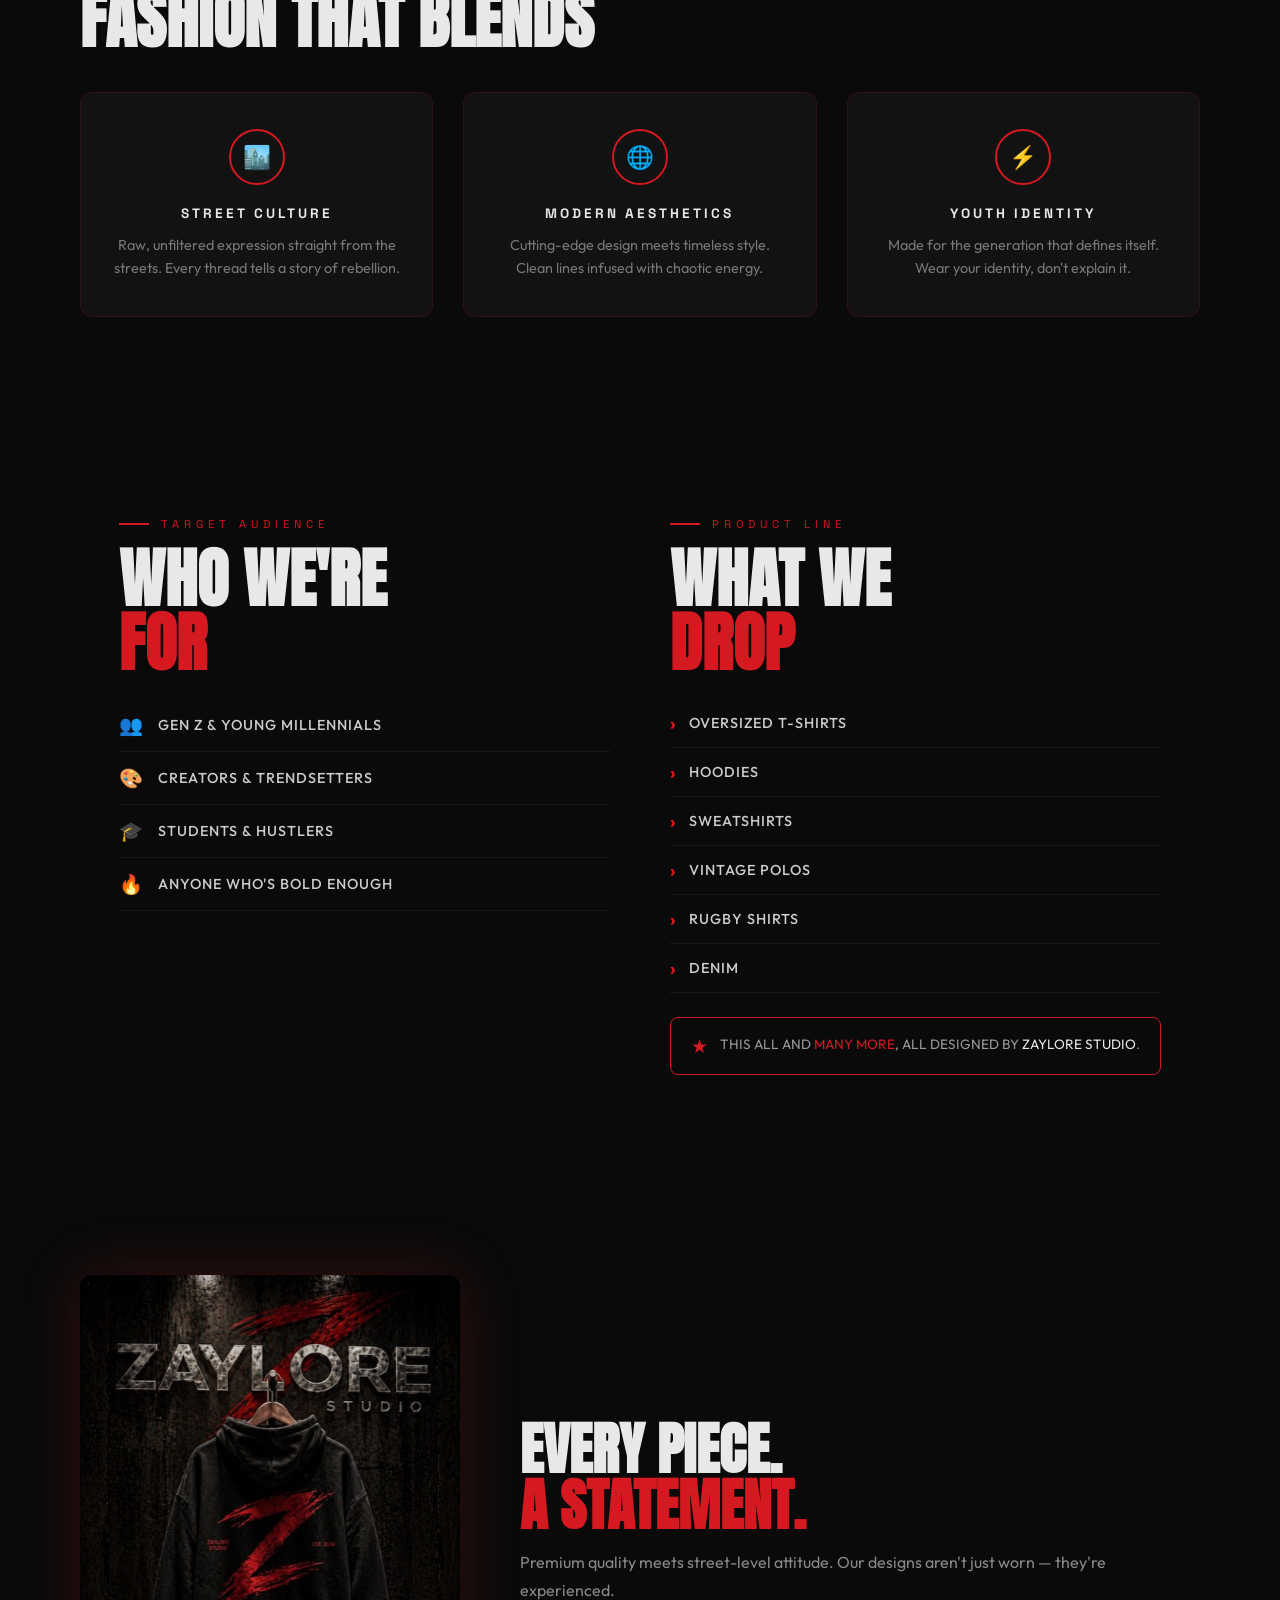
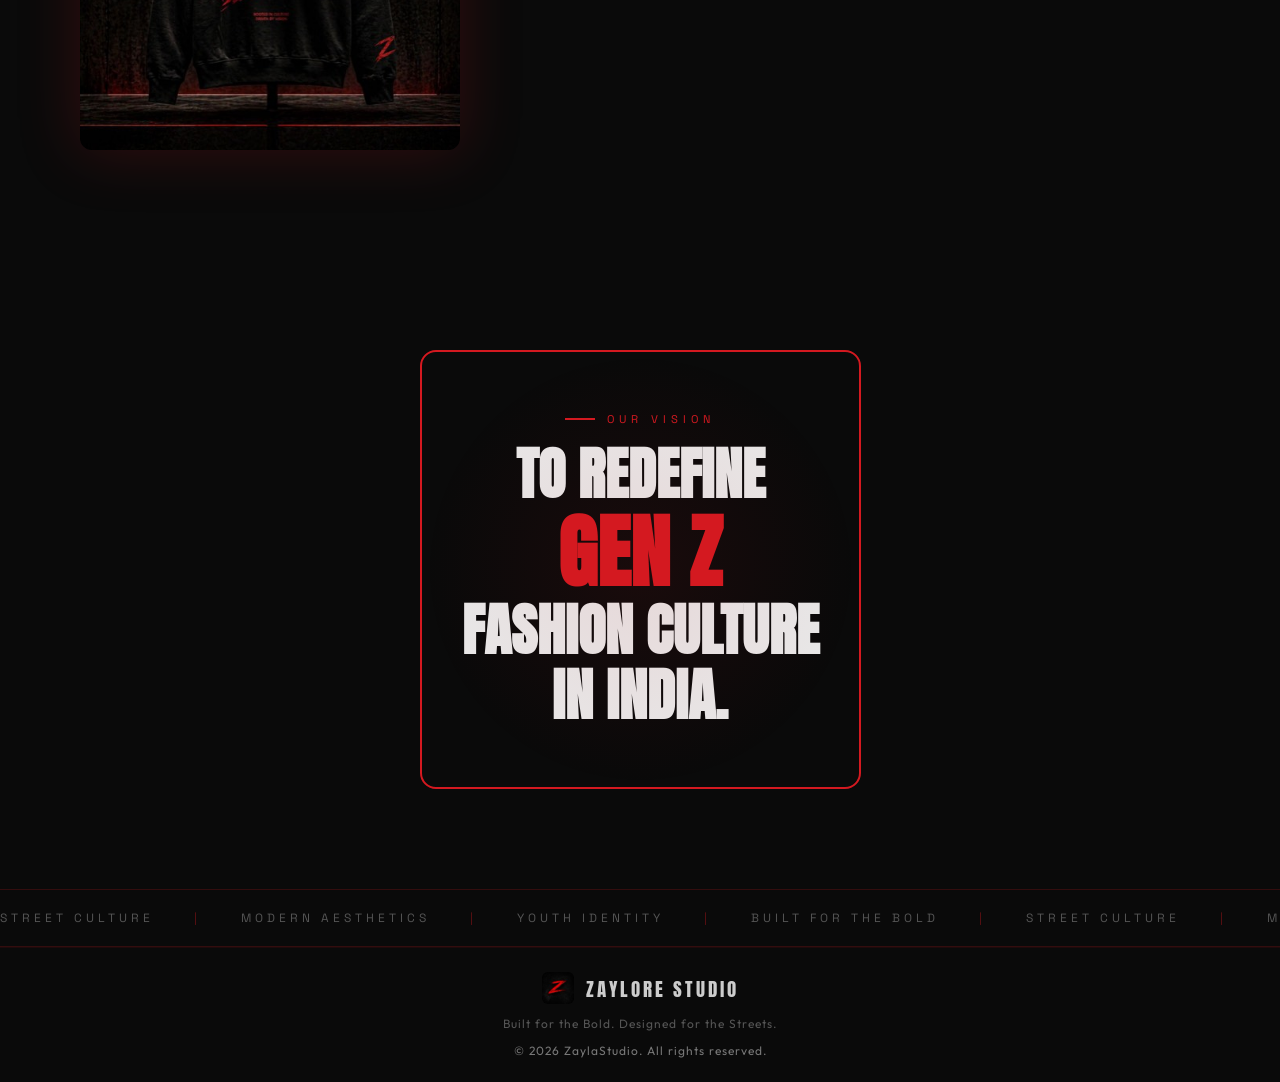
==== commit cba9d21a: "updated seo of website" ====
--- a/about.html
+++ b/about.html
@@ -3,9 +3,27 @@
 <head>
     <meta charset="UTF-8">
     <meta name="viewport" content="width=device-width, initial-scale=1.0">
-    <title>ZaylaStudio — About Us | Built for the Bold</title>
-    <meta name="description" content="Zaylore Studio is a new-age streetwear brand built for the bold, expressive generation.">
+    <title>About Zaylore Studio — Premium Clothing Brand, T-Shirts & Hoodies | Our Story</title>
+    <meta name="description" content="Learn about Zaylore Studio - a premium clothing brand specializing in t-shirts, hoodies, streetwear, and designer apparel. Discover our story, vision, and commitment to quality fashion for creators and culture enthusiasts.">
+    <meta name="keywords" content="Zaylore Studio about, clothing brand story, premium streetwear, t-shirt manufacturer, hoodie brand, fashion brand mission, apparel company, designer clothing brand, Zaylore vision, streetwear fashion, urban clothing, quality apparel, fashion creators, clothing for creators">
+    <meta name="author" content="Zaylore Studio">
+    <meta name="robots" content="index, follow">
+    <link rel="canonical" href="https://zaylorestudio.com/about.html">
     <link rel="icon" href="img/logo-icon-sm.jpg" type="image/jpeg">
+    
+    <!-- Open Graph -->
+    <meta property="og:type" content="website">
+    <meta property="og:url" content="https://zaylorestudio.com/about.html">
+    <meta property="og:title" content="About Zaylore Studio - Premium Clothing Brand">
+    <meta property="og:description" content="Learn about Zaylore Studio's story, mission, and premium clothing brand philosophy">
+    <meta property="og:image" content="https://zaylorestudio.com/img/about-hero-bg.jpg">
+    
+    <!-- Twitter -->
+    <meta name="twitter:card" content="summary_large_image">
+    <meta name="twitter:title" content="About Zaylore Studio - Premium Clothing Brand">
+    <meta name="twitter:description" content="Discover the story behind Zaylore Studio's premium clothing brand">
+    <meta name="twitter:image" content="https://zaylorestudio.com/img/about-hero-bg.jpg">
+    
     <link rel="preconnect" href="https://fonts.googleapis.com">
     <link rel="preconnect" href="https://fonts.gstatic.com" crossorigin>
     <link href="https://fonts.googleapis.com/css2?family=Anton&family=Space+Grotesk:wght@400;500;600;700&family=Outfit:wght@300;400;500;600;700;800&display=swap" rel="stylesheet">
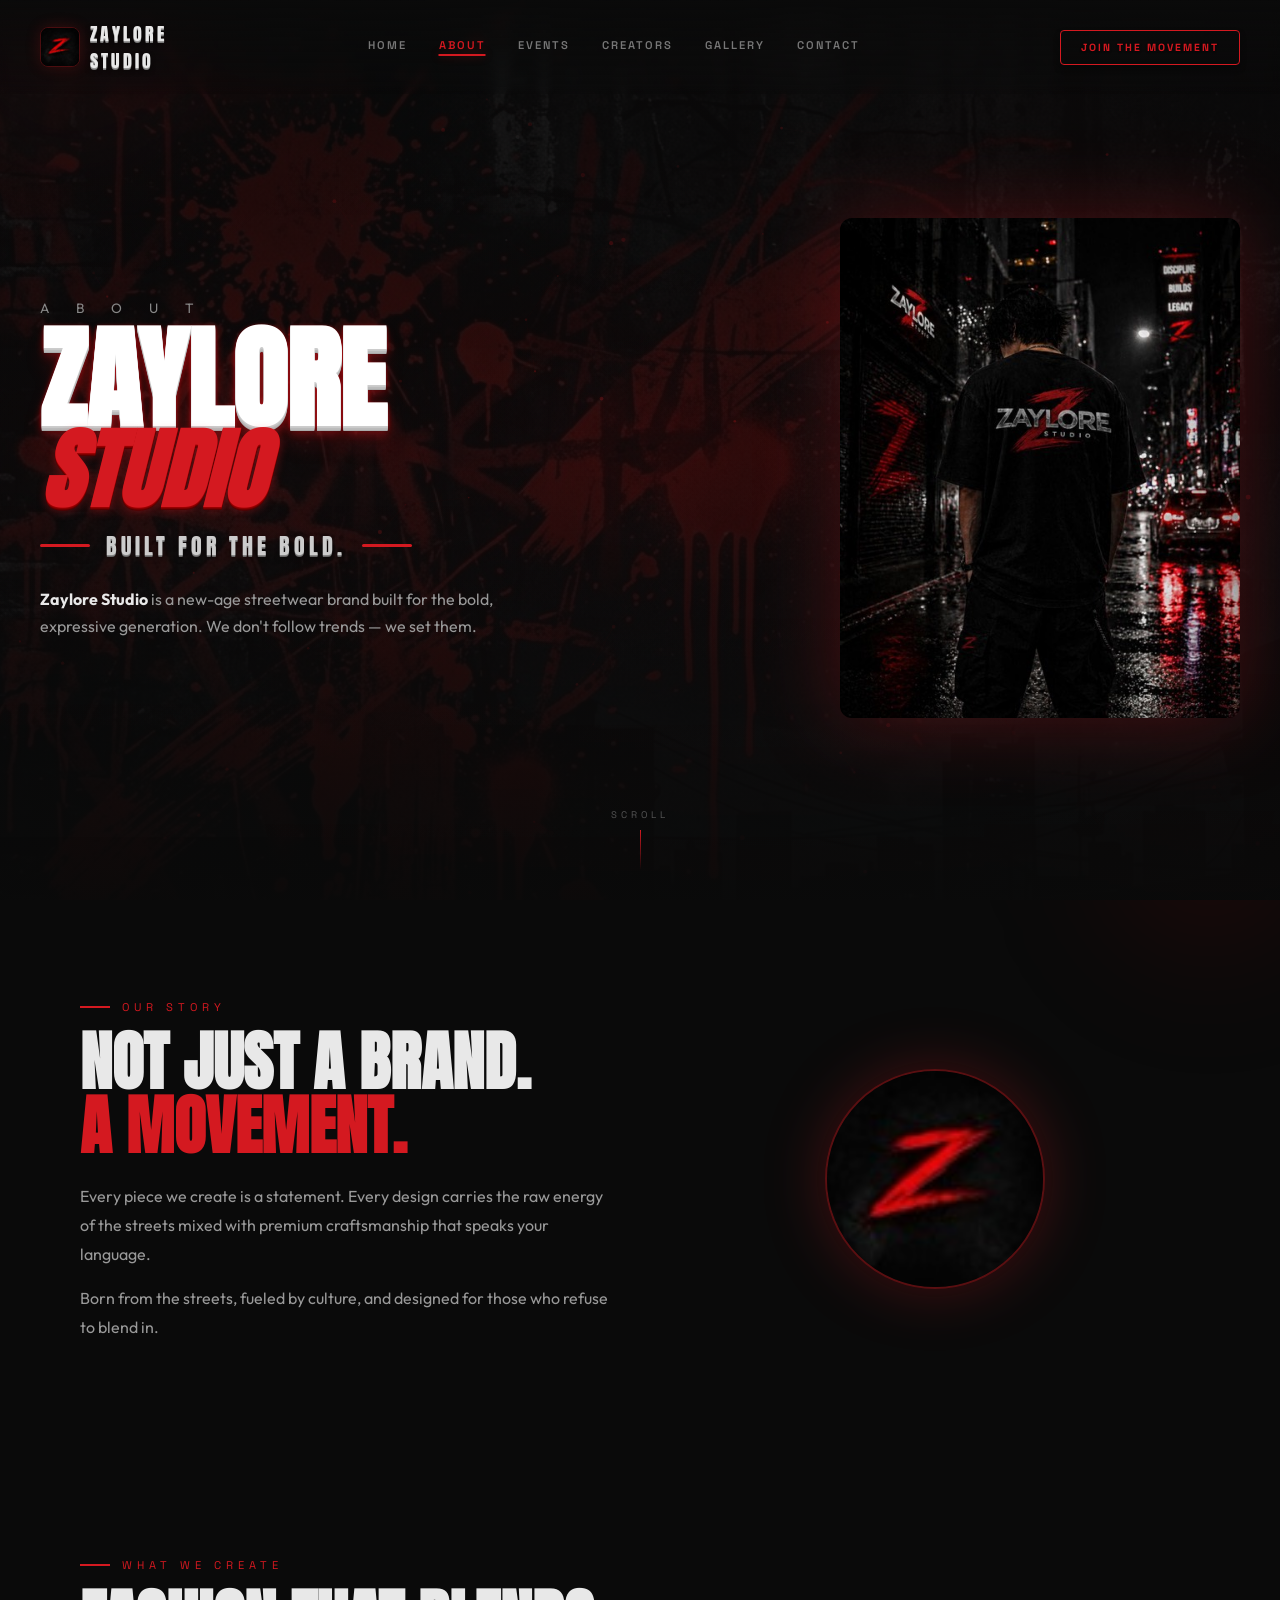
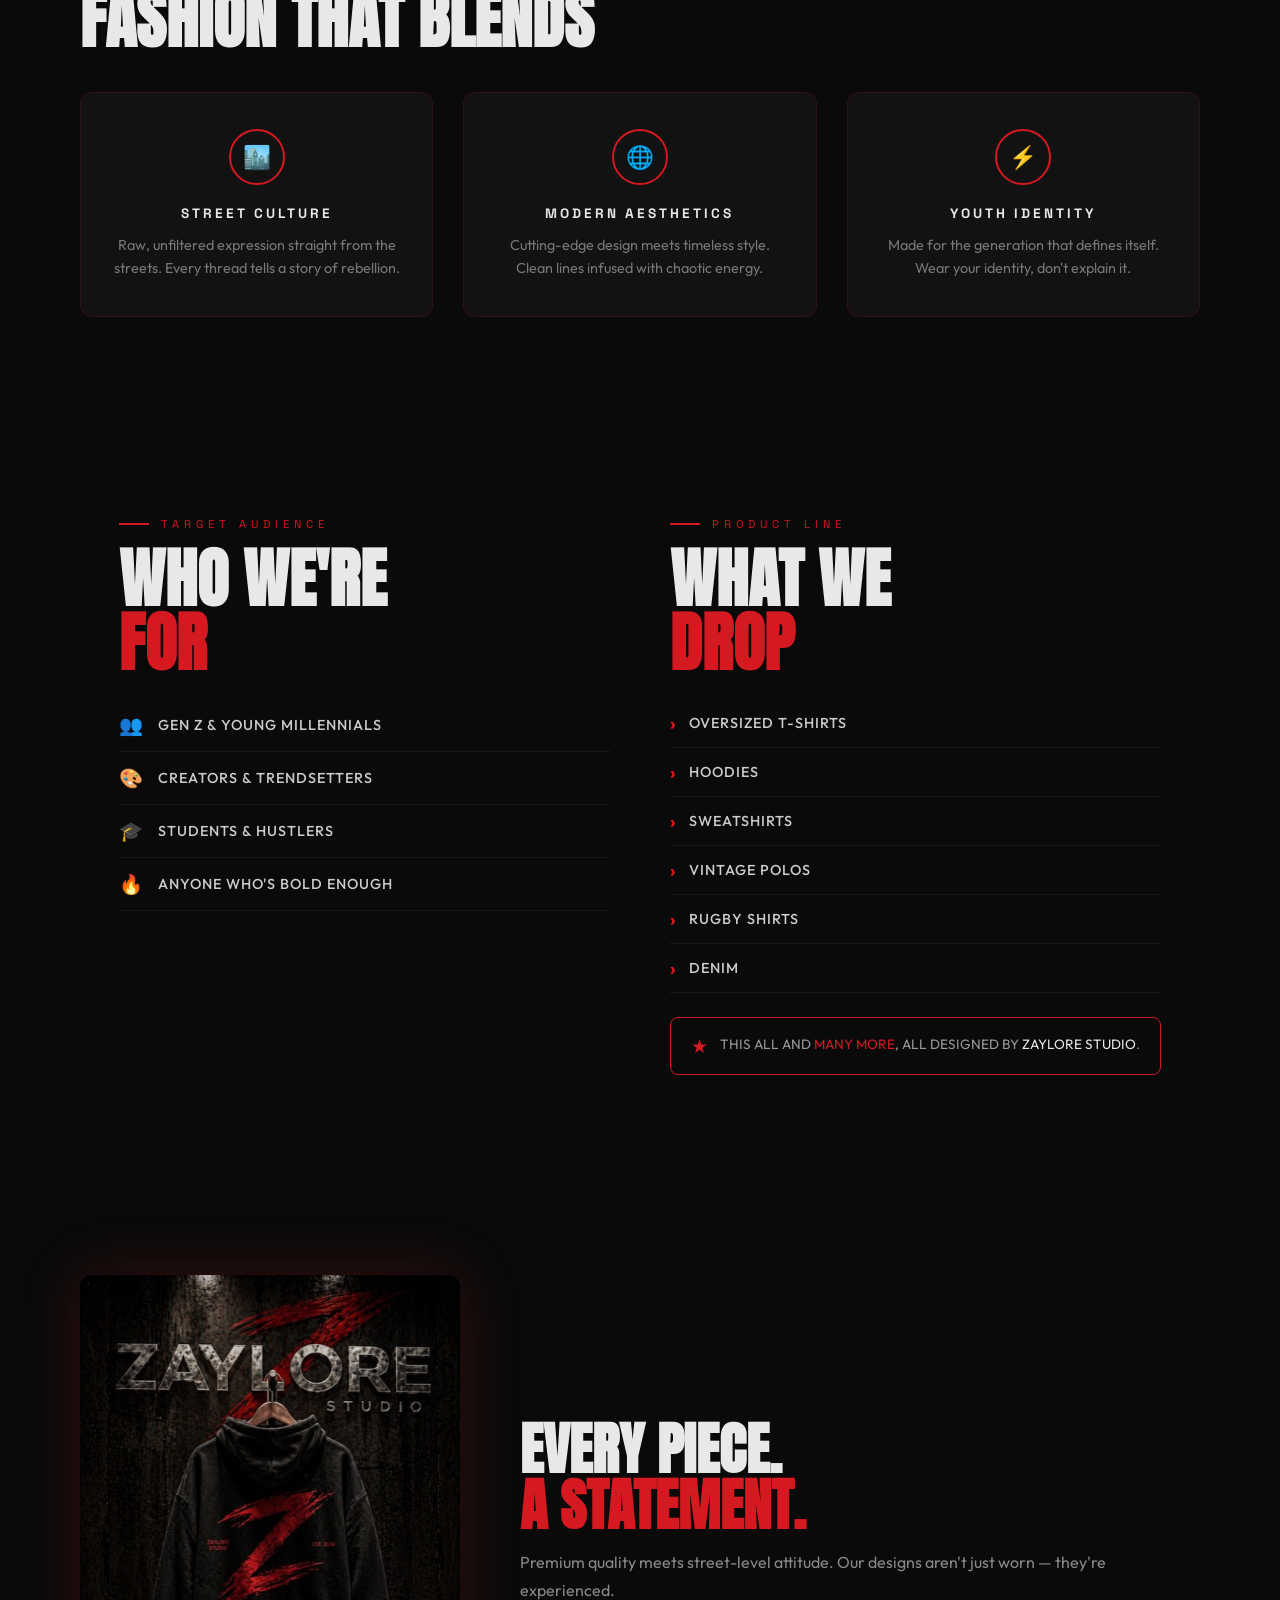
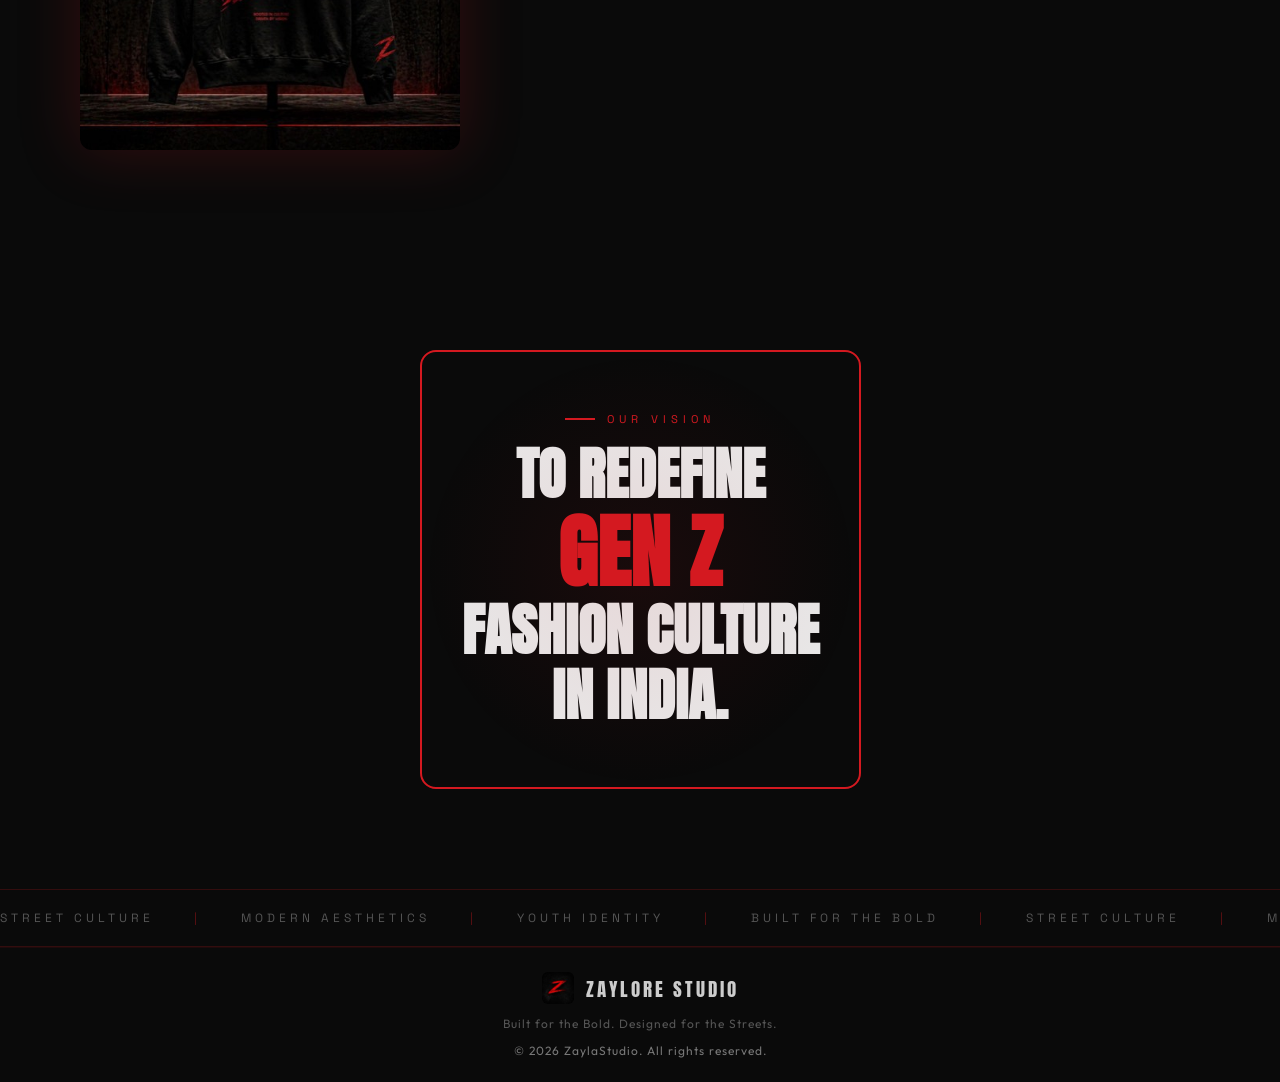
==== commit 0cff2cfd: "updated seo of website" ====
--- a/about.html
+++ b/about.html
@@ -8,21 +8,21 @@
     <meta name="keywords" content="Zaylore Studio about, clothing brand story, premium streetwear, t-shirt manufacturer, hoodie brand, fashion brand mission, apparel company, designer clothing brand, Zaylore vision, streetwear fashion, urban clothing, quality apparel, fashion creators, clothing for creators">
     <meta name="author" content="Zaylore Studio">
     <meta name="robots" content="index, follow">
-    <link rel="canonical" href="https://zaylorestudio.com/about.html">
+    <link rel="canonical" href="http://zaylorestudio.in/about.html">
     <link rel="icon" href="img/logo-icon-sm.jpg" type="image/jpeg">
     
     <!-- Open Graph -->
     <meta property="og:type" content="website">
-    <meta property="og:url" content="https://zaylorestudio.com/about.html">
+    <meta property="og:url" content="http://zaylorestudio.in/about.html">
     <meta property="og:title" content="About Zaylore Studio - Premium Clothing Brand">
     <meta property="og:description" content="Learn about Zaylore Studio's story, mission, and premium clothing brand philosophy">
-    <meta property="og:image" content="https://zaylorestudio.com/img/about-hero-bg.jpg">
+    <meta property="og:image" content="http://zaylorestudio.in/img/about-hero-bg.jpg">
     
     <!-- Twitter -->
     <meta name="twitter:card" content="summary_large_image">
     <meta name="twitter:title" content="About Zaylore Studio - Premium Clothing Brand">
     <meta name="twitter:description" content="Discover the story behind Zaylore Studio's premium clothing brand">
-    <meta name="twitter:image" content="https://zaylorestudio.com/img/about-hero-bg.jpg">
+    <meta name="twitter:image" content="http://zaylorestudio.in/img/about-hero-bg.jpg">
     
     <link rel="preconnect" href="https://fonts.googleapis.com">
     <link rel="preconnect" href="https://fonts.gstatic.com" crossorigin>
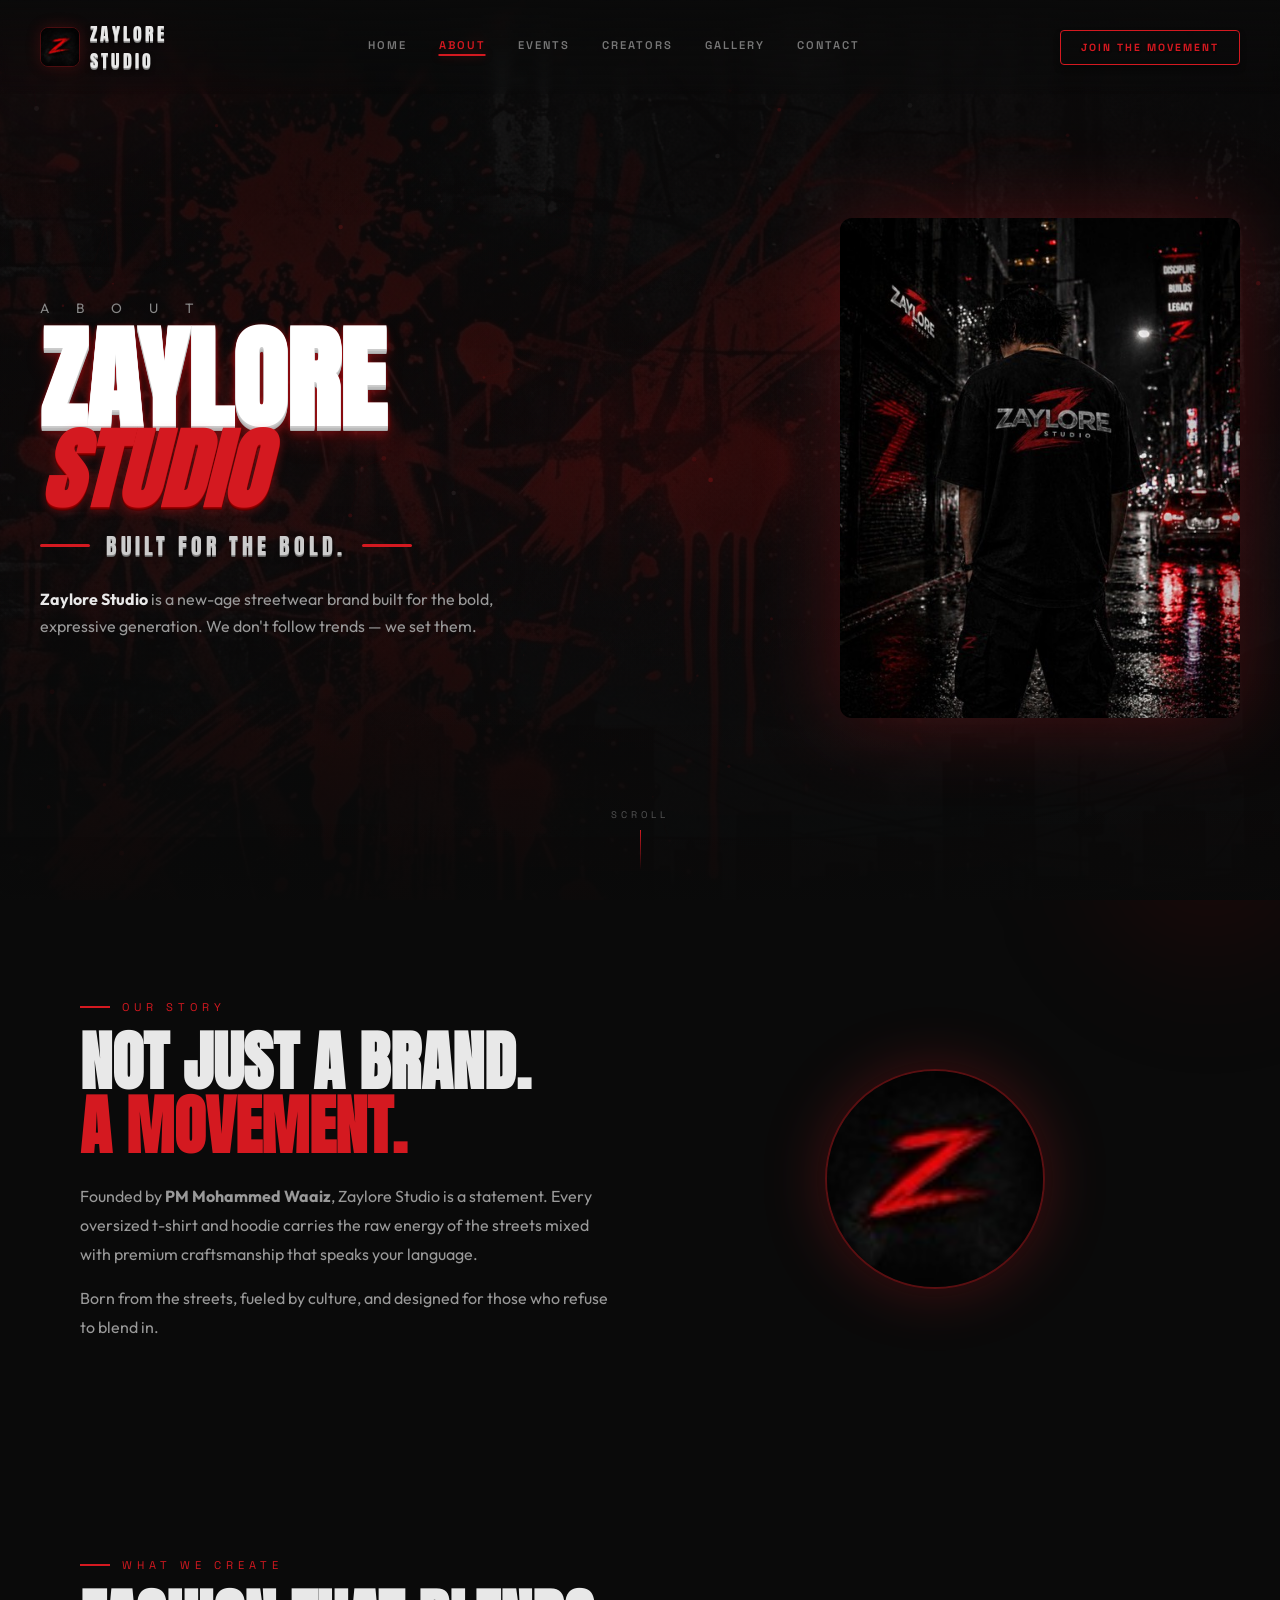
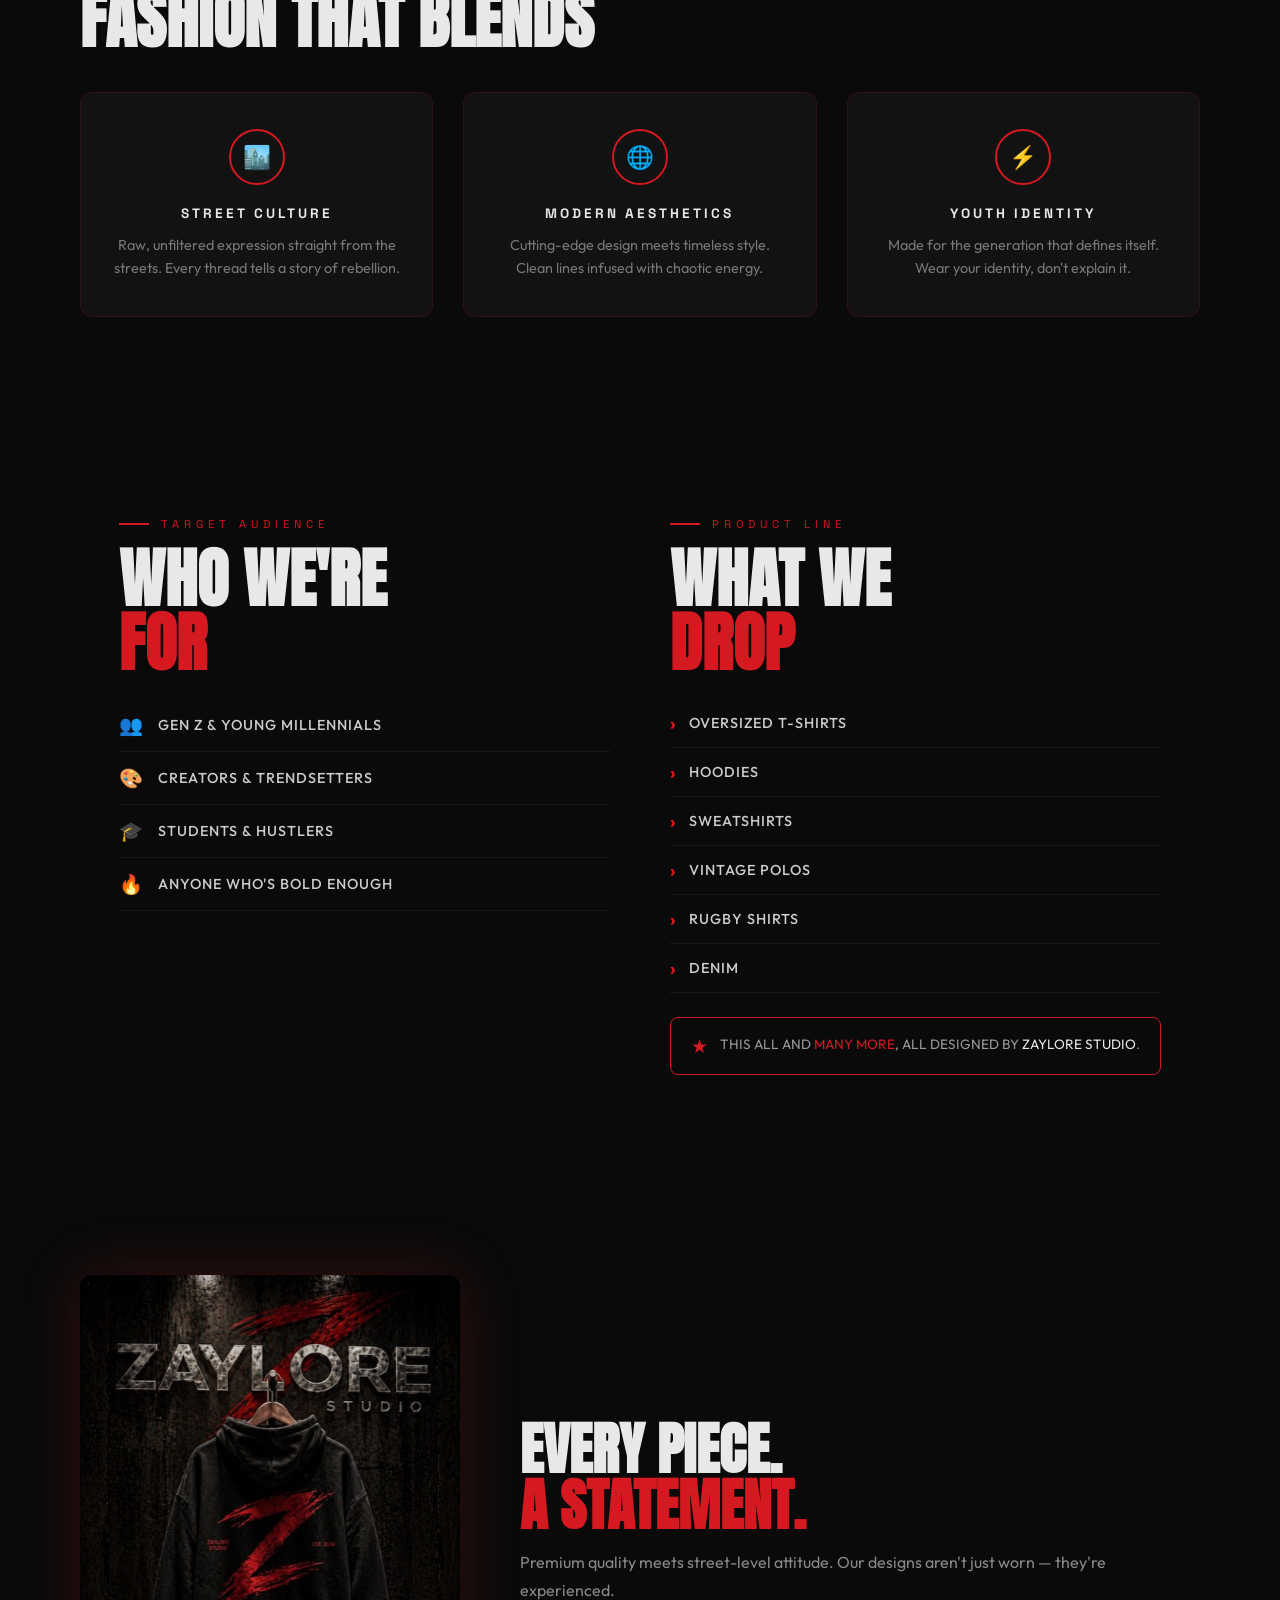
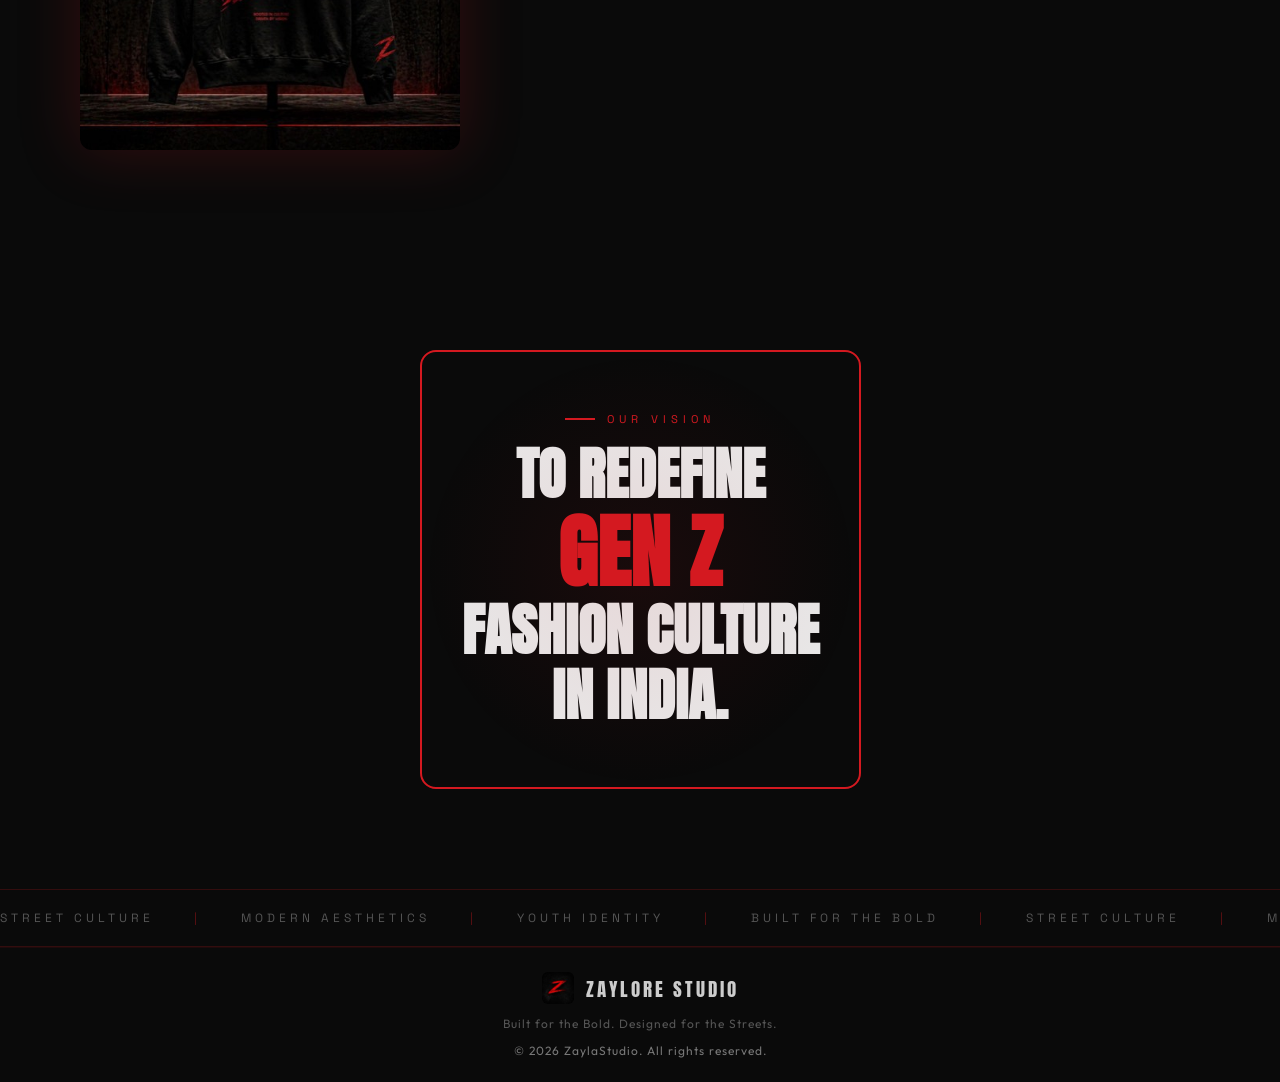
==== commit 7ecc9465: "updated 2 seo of website" ====
--- a/about.html
+++ b/about.html
@@ -1,69 +1,94 @@
 <!DOCTYPE html>
 <html lang="en">
+
 <head>
     <meta charset="UTF-8">
     <meta name="viewport" content="width=device-width, initial-scale=1.0">
-    <title>About Zaylore Studio — Premium Clothing Brand, T-Shirts & Hoodies | Our Story</title>
-    <meta name="description" content="Learn about Zaylore Studio - a premium clothing brand specializing in t-shirts, hoodies, streetwear, and designer apparel. Discover our story, vision, and commitment to quality fashion for creators and culture enthusiasts.">
-    <meta name="keywords" content="Zaylore Studio about, clothing brand story, premium streetwear, t-shirt manufacturer, hoodie brand, fashion brand mission, apparel company, designer clothing brand, Zaylore vision, streetwear fashion, urban clothing, quality apparel, fashion creators, clothing for creators">
-    <meta name="author" content="Zaylore Studio">
+    <title>About Zaylore Studio | Premium Streetwear Brand by PM Mohammed Waaiz</title>
+    <meta name="description"
+        content="Learn the story of Zaylore Studio, a premium streetwear brand founded by PM Mohammed Waaiz. We specialize in luxury oversized t-shirts, hoodies, and authentic urban fashion.">
+    <meta name="keywords"
+        content="PM Mohammed Waaiz, md_waaizz, Founder of Zaylore Studio, Zaylore Studio about, clothing brand story, premium streetwear, oversized t-shirts, streetwear hoodies, urban clothing, streetwear fashion, premium oversized clothing, founder of streetwear brand">
+    <meta name="author" content="PM Mohammed Waaiz">
     <meta name="robots" content="index, follow">
-    <link rel="canonical" href="http://zaylorestudio.in/about.html">
+    <link rel="canonical" href="https://www.zaylorestudio.in/about.html">
     <link rel="icon" href="img/logo-icon-sm.jpg" type="image/jpeg">
-    
+
     <!-- Open Graph -->
     <meta property="og:type" content="website">
-    <meta property="og:url" content="http://zaylorestudio.in/about.html">
-    <meta property="og:title" content="About Zaylore Studio - Premium Clothing Brand">
-    <meta property="og:description" content="Learn about Zaylore Studio's story, mission, and premium clothing brand philosophy">
-    <meta property="og:image" content="http://zaylorestudio.in/img/about-hero-bg.jpg">
-    
+    <meta property="og:url" content="https://www.zaylorestudio.in/about.html">
+    <meta property="og:title" content="About Zaylore Studio | Premium Streetwear Brand">
+    <meta property="og:description"
+        content="Discover the vision behind Zaylore Studio, the premium oversized streetwear brand founded by PM Mohammed Waaiz.">
+    <meta property="og:image" content="https://www.zaylorestudio.in/img/about-hero-bg.jpg">
+    <meta property="og:site_name" content="Zaylore Studio">
+
     <!-- Twitter -->
     <meta name="twitter:card" content="summary_large_image">
-    <meta name="twitter:title" content="About Zaylore Studio - Premium Clothing Brand">
-    <meta name="twitter:description" content="Discover the story behind Zaylore Studio's premium clothing brand">
-    <meta name="twitter:image" content="http://zaylorestudio.in/img/about-hero-bg.jpg">
-    
+    <meta name="twitter:site" content="@zaylorestudio">
+    <meta name="twitter:creator" content="@md_waaizz">
+    <meta name="twitter:title" content="About Zaylore Studio | Premium Streetwear Brand">
+    <meta name="twitter:description" content="Discover the vision behind Zaylore Studio, the premium oversized streetwear brand founded by PM Mohammed Waaiz.">
+    <meta name="twitter:image" content="https://www.zaylorestudio.in/img/about-hero-bg.jpg">
+
     <link rel="preconnect" href="https://fonts.googleapis.com">
     <link rel="preconnect" href="https://fonts.gstatic.com" crossorigin>
-    <link href="https://fonts.googleapis.com/css2?family=Anton&family=Space+Grotesk:wght@400;500;600;700&family=Outfit:wght@300;400;500;600;700;800&display=swap" rel="stylesheet">
+    <link
+        href="https://fonts.googleapis.com/css2?family=Anton&family=Space+Grotesk:wght@400;500;600;700&family=Outfit:wght@300;400;500;600;700;800&display=swap"
+        rel="stylesheet">
     <link rel="stylesheet" href="styles.css">
     <style>
         /* ===== ABOUT PAGE STYLES ===== */
-        .about-page { overflow-x: hidden; }
+        .about-page {
+            overflow-x: hidden;
+        }
 
         /* --- Nav (matching index) --- */
         .nav {
-            position: fixed; top:0; left:0; width:100%;
-            display: flex; align-items: center; justify-content: space-between;
+            position: fixed;
+            top: 0;
+            left: 0;
+            width: 100%;
+            display: flex;
+            align-items: center;
+            justify-content: space-between;
             padding: 18px 40px;
             z-index: 100;
-            background: linear-gradient(180deg, rgba(10,10,10,0.95) 0%, transparent 100%);
+            background: linear-gradient(180deg, rgba(10, 10, 10, 0.95) 0%, transparent 100%);
             backdrop-filter: blur(4px);
             -webkit-backdrop-filter: blur(4px);
             will-change: background, box-shadow;
         }
+
         .nav-brand {
-            display: flex; align-items: center; gap: 10px;
+            display: flex;
+            align-items: center;
+            gap: 10px;
             text-decoration: none;
         }
+
         .nav-logo {
-            width: 40px; height: 40px;
+            width: 40px;
+            height: 40px;
             border-radius: 8px;
             object-fit: cover;
-            border: 1px solid rgba(212,25,32,0.3);
-            box-shadow: 0 0 15px rgba(212,25,32,0.2);
-        }
+            border: 1px solid rgba(212, 25, 32, 0.3);
+            box-shadow: 0 0 15px rgba(212, 25, 32, 0.2);
+        }
+
         .nav-brand-text {
             font-family: 'Anton', sans-serif;
             font-size: 1.1rem;
             letter-spacing: 3px;
             color: #e8e8e8;
-            text-shadow: 0 1px 0 #999, 0 2px 0 #777, 0 3px 5px rgba(0,0,0,0.5);
-        }
+            text-shadow: 0 1px 0 #999, 0 2px 0 #777, 0 3px 5px rgba(0, 0, 0, 0.5);
+        }
+
         .nav-center {
-            display: flex; gap: 32px;
-        }
+            display: flex;
+            gap: 32px;
+        }
+
         .nav-center a {
             font-family: 'Space Grotesk', sans-serif;
             font-size: 0.7rem;
@@ -76,19 +101,36 @@
             padding-bottom: 4px;
             transition: color 0.3s;
         }
+
         .nav-center a::after {
             content: '';
-            position: absolute; bottom: 0; left: 50%;
+            position: absolute;
+            bottom: 0;
+            left: 50%;
             transform: translateX(-50%);
-            width: 0; height: 2px;
+            width: 0;
+            height: 2px;
             background: #d41920;
-            box-shadow: 0 0 8px rgba(212,25,32,0.35);
+            box-shadow: 0 0 8px rgba(212, 25, 32, 0.35);
             transition: width 0.3s;
         }
-        .nav-center a:hover { color: #e8e8e8; }
-        .nav-center a:hover::after { width: 100%; }
-        .nav-center a.active { color: #d41920; }
-        .nav-center a.active::after { width: 100%; }
+
+        .nav-center a:hover {
+            color: #e8e8e8;
+        }
+
+        .nav-center a:hover::after {
+            width: 100%;
+        }
+
+        .nav-center a.active {
+            color: #d41920;
+        }
+
+        .nav-center a.active::after {
+            width: 100%;
+        }
+
         .nav-cta {
             font-family: 'Space Grotesk', sans-serif;
             font-size: 0.65rem;
@@ -101,19 +143,22 @@
             padding: 10px 20px;
             border-radius: 4px;
             transition: background 0.3s, color 0.3s, box-shadow 0.3s;
-            box-shadow: 0 4px 6px rgba(0,0,0,0.3);
-            text-shadow: 0 1px 2px rgba(0,0,0,0.5);
-        }
+            box-shadow: 0 4px 6px rgba(0, 0, 0, 0.3);
+            text-shadow: 0 1px 2px rgba(0, 0, 0, 0.5);
+        }
+
         .nav-cta:hover {
             background: #d41920;
             color: #fff;
-            box-shadow: 0 0 30px rgba(212,25,32,0.35);
-        }
+            box-shadow: 0 0 30px rgba(212, 25, 32, 0.35);
+        }
+
         .nav-right {
             display: flex;
             align-items: center;
             gap: 20px;
         }
+
         .hamburger {
             display: none;
             flex-direction: column;
@@ -123,13 +168,17 @@
             cursor: pointer;
             z-index: 101;
         }
+
         .hamburger span {
             width: 25px;
             height: 2px;
             background-color: #e8e8e8;
             transition: all 0.3s;
         }
-        .mobile-cta { display: none; }
+
+        .mobile-cta {
+            display: none;
+        }
 
         /* --- Hero --- */
         .about-hero {
@@ -141,20 +190,27 @@
             overflow: hidden;
             padding: 100px 40px 60px;
         }
+
         .hero-bg-img {
-            position: absolute; inset: 0;
-            width: 100%; height: 100%;
+            position: absolute;
+            inset: 0;
+            width: 100%;
+            height: 100%;
             object-fit: cover;
             opacity: 0.25;
             z-index: 0;
         }
+
         .hero-bg-overlay {
-            position: absolute; inset: 0;
-            background: linear-gradient(180deg, rgba(10,10,10,0.7) 0%, rgba(10,10,10,0.4) 50%, rgba(10,10,10,0.95) 100%);
+            position: absolute;
+            inset: 0;
+            background: linear-gradient(180deg, rgba(10, 10, 10, 0.7) 0%, rgba(10, 10, 10, 0.4) 50%, rgba(10, 10, 10, 0.95) 100%);
             z-index: 1;
         }
+
         .hero-inner {
-            position: relative; z-index: 2;
+            position: relative;
+            z-index: 2;
             display: flex;
             align-items: center;
             justify-content: space-between;
@@ -163,7 +219,11 @@
             width: 100%;
             gap: 40px;
         }
-        .hero-text-block { flex: 1; }
+
+        .hero-text-block {
+            flex: 1;
+        }
+
         .hero-label {
             font-family: 'Outfit', sans-serif;
             font-size: 0.85rem;
@@ -172,18 +232,20 @@
             display: block;
             margin-bottom: 12px;
         }
+
         .brand-zaylore {
             display: block;
             font-family: 'Anton', sans-serif;
             font-size: clamp(4rem, 10vw, 7rem);
             line-height: 0.9;
             color: #ffffff;
-            text-shadow: 
+            text-shadow:
                 0 1px 0 #cccccc, 0 2px 0 #c9c9c9, 0 3px 0 #bbbbbb, 0 4px 0 #b9b9b9, 0 5px 0 #aaaaaa,
-                0 6px 1px rgba(0,0,0,.1), 0 0 5px rgba(212,25,32,.2), 0 1px 3px rgba(212,25,32,.4),
-                0 3px 5px rgba(212,25,32,.3), 0 5px 10px rgba(212,25,32,.3), 0 10px 10px rgba(212,25,32,.2),
-                0 20px 20px rgba(212,25,32,.15);
-        }
+                0 6px 1px rgba(0, 0, 0, .1), 0 0 5px rgba(212, 25, 32, .2), 0 1px 3px rgba(212, 25, 32, .4),
+                0 3px 5px rgba(212, 25, 32, .3), 0 5px 10px rgba(212, 25, 32, .3), 0 10px 10px rgba(212, 25, 32, .2),
+                0 20px 20px rgba(212, 25, 32, .15);
+        }
+
         .brand-studio {
             display: block;
             font-family: 'Anton', sans-serif;
@@ -191,22 +253,31 @@
             line-height: 0.9;
             color: #d41920;
             font-style: italic;
-            text-shadow: 0 1px 0 #900, 0 2px 0 #700, 0 3px 0 #500, 0 4px 10px rgba(212,25,32,0.4);
-        }
+            text-shadow: 0 1px 0 #900, 0 2px 0 #700, 0 3px 0 #500, 0 4px 10px rgba(212, 25, 32, 0.4);
+        }
+
         .hero-tagline-wrap {
             display: flex;
             align-items: center;
             gap: 16px;
             margin-top: 20px;
         }
-        .red-bar { width: 50px; height: 3px; background: #d41920; border-radius: 2px; }
+
+        .red-bar {
+            width: 50px;
+            height: 3px;
+            background: #d41920;
+            border-radius: 2px;
+        }
+
         .hero-tagline {
             font-family: 'Anton', sans-serif;
             font-size: 1.4rem;
             letter-spacing: 4px;
             color: #ccc;
-            text-shadow: 0 1px 0 #888, 0 2px 0 #666, 0 3px 5px rgba(0,0,0,0.5);
-        }
+            text-shadow: 0 1px 0 #888, 0 2px 0 #666, 0 3px 5px rgba(0, 0, 0, 0.5);
+        }
+
         .hero-desc {
             margin-top: 24px;
             font-size: 1rem;
@@ -214,23 +285,30 @@
             color: #999;
             max-width: 480px;
         }
-        .hero-desc strong { color: #e8e8e8; }
+
+        .hero-desc strong {
+            color: #e8e8e8;
+        }
+
         .hero-model-block {
             flex: 0 0 auto;
             position: relative;
         }
+
         .hero-model-img {
             width: min(400px, 40vw);
             height: auto;
             border-radius: 12px;
-            filter: drop-shadow(0 0 40px rgba(212,25,32,0.3));
+            filter: drop-shadow(0 0 40px rgba(212, 25, 32, 0.3));
             transition: transform 0.5s ease, filter 0.5s ease;
             will-change: transform;
         }
+
         .hero-model-img:hover {
             transform: scale(1.03);
-            filter: drop-shadow(0 0 50px rgba(212,25,32,0.4));
-        }
+            filter: drop-shadow(0 0 50px rgba(212, 25, 32, 0.4));
+        }
+
         .scroll-cue {
             position: absolute;
             bottom: 30px;
@@ -241,30 +319,45 @@
             animation: fadeUp 1s ease 2s forwards;
             opacity: 0;
         }
+
         .scroll-cue span {
             font-family: 'Space Grotesk', sans-serif;
             font-size: 0.6rem;
             letter-spacing: 4px;
             color: #555;
         }
+
         .scroll-line {
-            width: 1px; height: 40px;
+            width: 1px;
+            height: 40px;
             background: linear-gradient(180deg, #d41920, transparent);
             margin: 8px auto 0;
             animation: scrollPulse 2s ease-in-out infinite;
         }
+
         @keyframes scrollPulse {
-            0%, 100% { opacity: 0.3; transform: scaleY(1); }
-            50% { opacity: 1; transform: scaleY(1.3); }
+
+            0%,
+            100% {
+                opacity: 0.3;
+                transform: scaleY(1);
+            }
+
+            50% {
+                opacity: 1;
+                transform: scaleY(1.3);
+            }
         }
 
         /* --- Sections Common --- */
         .ab-section {
-            position: relative; z-index: 1;
+            position: relative;
+            z-index: 1;
             padding: 100px 40px;
             max-width: 1200px;
             margin: 0 auto;
         }
+
         .sec-label {
             font-family: 'Space Grotesk', sans-serif;
             font-size: 0.7rem;
@@ -275,11 +368,14 @@
             gap: 12px;
             margin-bottom: 16px;
         }
+
         .sec-label::before {
             content: '';
-            width: 30px; height: 2px;
+            width: 30px;
+            height: 2px;
             background: #d41920;
         }
+
         .sec-heading {
             font-family: 'Anton', sans-serif;
             font-size: clamp(2.5rem, 6vw, 4rem);
@@ -287,8 +383,14 @@
             color: #e8e8e8;
             margin-bottom: 24px;
         }
-        .text-red { color: #d41920; }
-        .text-white { color: #e8e8e8; }
+
+        .text-red {
+            color: #d41920;
+        }
+
+        .text-white {
+            color: #e8e8e8;
+        }
 
         /* --- Brand Story --- */
         .story-grid {
@@ -297,34 +399,48 @@
             gap: 60px;
             align-items: center;
         }
+
         .story-para {
             font-size: 1rem;
             line-height: 1.8;
             color: #999;
             margin-bottom: 16px;
         }
+
         .z-visual {
             display: flex;
             align-items: center;
             justify-content: center;
         }
+
         .z-logo-img {
             width: 220px;
             height: 220px;
             border-radius: 50%;
             object-fit: cover;
-            filter: drop-shadow(0 0 30px rgba(212,25,32,0.3));
+            filter: drop-shadow(0 0 30px rgba(212, 25, 32, 0.3));
             animation: zPulse 4s ease-in-out infinite;
-            border: 2px solid rgba(212,25,32,0.3);
+            border: 2px solid rgba(212, 25, 32, 0.3);
             transition: filter 0.4s ease;
             will-change: transform, opacity;
         }
+
         .z-logo-img:hover {
-            filter: drop-shadow(0 0 50px rgba(212,25,32,0.5));
-        }
+            filter: drop-shadow(0 0 50px rgba(212, 25, 32, 0.5));
+        }
+
         @keyframes zPulse {
-            0%, 100% { opacity: 0.85; transform: scale(1); }
-            50% { opacity: 1; transform: scale(1.05); }
+
+            0%,
+            100% {
+                opacity: 0.85;
+                transform: scale(1);
+            }
+
+            50% {
+                opacity: 1;
+                transform: scale(1.05);
+            }
         }
 
         /* --- Pillars --- */
@@ -334,21 +450,25 @@
             gap: 30px;
             margin-top: 40px;
         }
+
         .pillar {
-            background: rgba(20,20,20,0.8);
-            border: 1px solid rgba(212,25,32,0.15);
+            background: rgba(20, 20, 20, 0.8);
+            border: 1px solid rgba(212, 25, 32, 0.15);
             border-radius: 12px;
             padding: 36px 28px;
             text-align: center;
             transition: transform 0.4s ease, border-color 0.4s ease, box-shadow 0.4s ease;
         }
+
         .pillar:hover {
             transform: translateY(-8px);
-            border-color: rgba(212,25,32,0.5);
-            box-shadow: 0 20px 60px rgba(212,25,32,0.15);
-        }
+            border-color: rgba(212, 25, 32, 0.5);
+            box-shadow: 0 20px 60px rgba(212, 25, 32, 0.15);
+        }
+
         .pillar-icon {
-            width: 56px; height: 56px;
+            width: 56px;
+            height: 56px;
             border-radius: 50%;
             border: 2px solid #d41920;
             display: flex;
@@ -358,6 +478,7 @@
             color: #d41920;
             font-size: 1.4rem;
         }
+
         .pillar h3 {
             font-family: 'Space Grotesk', sans-serif;
             font-size: 0.85rem;
@@ -365,6 +486,7 @@
             color: #e8e8e8;
             margin-bottom: 12px;
         }
+
         .pillar p {
             font-size: 0.9rem;
             color: #777;
@@ -377,13 +499,17 @@
             grid-template-columns: 1fr 1fr;
             gap: 60px;
         }
-        .split-col { position: relative; }
+
+        .split-col {
+            position: relative;
+        }
+
         .audience-tag {
             display: flex;
             align-items: center;
             gap: 14px;
             padding: 14px 0;
-            border-bottom: 1px solid rgba(255,255,255,0.06);
+            border-bottom: 1px solid rgba(255, 255, 255, 0.06);
             font-family: 'Outfit', sans-serif;
             font-size: 0.9rem;
             font-weight: 500;
@@ -391,14 +517,22 @@
             color: #ccc;
             transition: color 0.3s, padding-left 0.3s;
         }
-        .audience-tag:hover { color: #fff; padding-left: 8px; }
-        .tag-emoji { font-size: 1.2rem; }
+
+        .audience-tag:hover {
+            color: #fff;
+            padding-left: 8px;
+        }
+
+        .tag-emoji {
+            font-size: 1.2rem;
+        }
+
         .product-item {
             display: flex;
             align-items: center;
             gap: 12px;
             padding: 12px 0;
-            border-bottom: 1px solid rgba(255,255,255,0.06);
+            border-bottom: 1px solid rgba(255, 255, 255, 0.06);
             font-family: 'Outfit', sans-serif;
             font-size: 0.9rem;
             font-weight: 500;
@@ -406,12 +540,18 @@
             color: #ccc;
             transition: color 0.3s, padding-left 0.3s;
         }
-        .product-item:hover { color: #fff; padding-left: 8px; }
+
+        .product-item:hover {
+            color: #fff;
+            padding-left: 8px;
+        }
+
         .p-arrow {
             color: #d41920;
             font-size: 1.2rem;
             font-weight: 700;
         }
+
         .more-box {
             margin-top: 24px;
             padding: 16px 20px;
@@ -421,7 +561,12 @@
             align-items: flex-start;
             gap: 12px;
         }
-        .more-box .star { color: #d41920; font-size: 1.2rem; }
+
+        .more-box .star {
+            color: #d41920;
+            font-size: 1.2rem;
+        }
+
         .more-box p {
             font-size: 0.85rem;
             color: #999;
@@ -434,13 +579,18 @@
             align-items: center;
             gap: 60px;
         }
+
         .showcase-img {
             width: min(380px, 40vw);
             border-radius: 12px;
-            filter: drop-shadow(0 0 30px rgba(212,25,32,0.2));
+            filter: drop-shadow(0 0 30px rgba(212, 25, 32, 0.2));
             transition: transform 0.5s ease;
         }
-        .showcase-img:hover { transform: scale(1.04) rotate(-1deg); }
+
+        .showcase-img:hover {
+            transform: scale(1.04) rotate(-1deg);
+        }
+
         .showcase-text h2 {
             font-family: 'Anton', sans-serif;
             font-size: clamp(2rem, 5vw, 3.5rem);
@@ -448,6 +598,7 @@
             margin-bottom: 16px;
             color: #e8e8e8;
         }
+
         .showcase-text p {
             font-size: 1rem;
             color: #888;
@@ -465,34 +616,44 @@
             max-width: 700px;
             margin: 0 auto;
         }
+
         .vision-box::before {
             content: '';
-            position: absolute; inset: 0;
-            background: radial-gradient(circle at center, rgba(212,25,32,0.08) 0%, transparent 70%);
+            position: absolute;
+            inset: 0;
+            background: radial-gradient(circle at center, rgba(212, 25, 32, 0.08) 0%, transparent 70%);
             pointer-events: none;
         }
+
         .vision-heading {
             font-family: 'Anton', sans-serif;
             font-size: clamp(2rem, 5vw, 3.5rem);
             line-height: 1.15;
             color: #e8e8e8;
         }
-        .giant { font-size: clamp(3rem, 8vw, 5rem); color: #d41920; }
+
+        .giant {
+            font-size: clamp(3rem, 8vw, 5rem);
+            color: #d41920;
+        }
 
         /* --- Marquee --- */
         .marquee-bar {
-            position: relative; z-index: 1;
+            position: relative;
+            z-index: 1;
             overflow: hidden;
             padding: 20px 0;
-            border-top: 1px solid rgba(212,25,32,0.2);
-            border-bottom: 1px solid rgba(212,25,32,0.2);
-        }
+            border-top: 1px solid rgba(212, 25, 32, 0.2);
+            border-bottom: 1px solid rgba(212, 25, 32, 0.2);
+        }
+
         .marquee-track {
             display: flex;
             gap: 40px;
             white-space: nowrap;
             animation: marqueeScroll 20s linear infinite;
         }
+
         .marquee-track span {
             font-family: 'Space Grotesk', sans-serif;
             font-size: 0.75rem;
@@ -500,10 +661,19 @@
             color: #555;
             flex-shrink: 0;
         }
-        .marquee-track .divider { color: rgba(212,25,32,0.4); }
+
+        .marquee-track .divider {
+            color: rgba(212, 25, 32, 0.4);
+        }
+
         @keyframes marqueeScroll {
-            0% { transform: translateX(0); }
-            100% { transform: translateX(-50%); }
+            0% {
+                transform: translateX(0);
+            }
+
+            100% {
+                transform: translateX(-50%);
+            }
         }
 
         /* --- Footer Enhanced --- */
@@ -513,22 +683,27 @@
             align-items: center;
             gap: 12px;
         }
+
         .footer-brand-row {
             display: flex;
             align-items: center;
             gap: 12px;
         }
+
         .footer-logo {
-            width: 32px; height: 32px;
+            width: 32px;
+            height: 32px;
             border-radius: 6px;
             object-fit: cover;
         }
+
         .footer-name {
             font-family: 'Anton', sans-serif;
             font-size: 1.2rem;
             letter-spacing: 3px;
             color: #ccc;
         }
+
         .footer-tag {
             font-size: 0.75rem;
             color: #555;
@@ -541,14 +716,27 @@
             transform: translateY(40px);
             transition: opacity 0.8s ease, transform 0.8s ease;
         }
+
         .reveal.visible {
             opacity: 1;
             transform: translateY(0);
         }
-        .reveal.d1 { transition-delay: 0.1s; }
-        .reveal.d2 { transition-delay: 0.2s; }
-        .reveal.d3 { transition-delay: 0.3s; }
-        .reveal.d4 { transition-delay: 0.4s; }
+
+        .reveal.d1 {
+            transition-delay: 0.1s;
+        }
+
+        .reveal.d2 {
+            transition-delay: 0.2s;
+        }
+
+        .reveal.d3 {
+            transition-delay: 0.3s;
+        }
+
+        .reveal.d4 {
+            transition-delay: 0.4s;
+        }
 
         /* --- Hero entrance --- */
         .hero-fade {
@@ -556,49 +744,198 @@
             transform: translateY(30px);
             animation: heroIn 1s ease forwards;
         }
-        .hero-fade.hd1 { animation-delay: 0.2s; }
-        .hero-fade.hd2 { animation-delay: 0.5s; }
-        .hero-fade.hd3 { animation-delay: 0.8s; }
-        .hero-fade.hd4 { animation-delay: 1.1s; }
-        .hero-fade.hd5 { animation-delay: 1.4s; }
+
+        .hero-fade.hd1 {
+            animation-delay: 0.2s;
+        }
+
+        .hero-fade.hd2 {
+            animation-delay: 0.5s;
+        }
+
+        .hero-fade.hd3 {
+            animation-delay: 0.8s;
+        }
+
+        .hero-fade.hd4 {
+            animation-delay: 1.1s;
+        }
+
+        .hero-fade.hd5 {
+            animation-delay: 1.4s;
+        }
+
         @keyframes heroIn {
-            to { opacity: 1; transform: translateY(0); }
+            to {
+                opacity: 1;
+                transform: translateY(0);
+            }
         }
 
         /* --- Responsive --- */
         @media (max-width: 900px) {
-            .nav { padding: 14px 20px; }
-            .nav-right .nav-cta { display: none; }
-            .mobile-cta { display: block !important; margin-top: 10px; }
-            .hamburger { display: flex; }
-            .nav-center { 
-                position: fixed; top: 0; right: -100%;
-                width: 250px; height: 100vh;
-                background: rgba(10,10,10,0.98);
+            .nav {
+                padding: 14px 20px;
+            }
+
+            .nav-right .nav-cta {
+                display: none;
+            }
+
+            .mobile-cta {
+                display: block !important;
+                margin-top: 10px;
+            }
+
+            .hamburger {
+                display: flex;
+            }
+
+            .nav-center {
+                position: fixed;
+                top: 0;
+                right: -100%;
+                width: 250px;
+                height: 100vh;
+                background: rgba(10, 10, 10, 0.98);
                 backdrop-filter: blur(10px);
-                flex-direction: column; align-items: center; justify-content: center;
-                gap: 40px; transition: right 0.4s ease;
-                border-left: 1px solid rgba(212,25,32,0.2);
-            }
-            .nav-center.open { right: 0; }
-            .hamburger.active span:nth-child(1) { transform: translateY(7px) rotate(45deg); }
-            .hamburger.active span:nth-child(2) { opacity: 0; }
-            .hamburger.active span:nth-child(3) { transform: translateY(-7px) rotate(-45deg); }
-            .about-hero { padding: 100px 20px 40px; }
-            .hero-inner { flex-direction: column; text-align: center; }
-            .hero-model-img { width: min(300px, 80vw); }
-            .hero-tagline-wrap { justify-content: center; }
-            .hero-desc { margin-left: auto; margin-right: auto; }
-            .ab-section { padding: 60px 20px; }
-            .story-grid, .split-grid { grid-template-columns: 1fr; gap: 40px; }
-            .pillars-row { grid-template-columns: 1fr; }
-            .showcase-wrap { flex-direction: column; text-align: center; }
-            .showcase-img { width: min(300px, 80vw); }
-            .z-logo-img { width: 160px; height: 160px; }
-            .vision-box { padding: 40px 24px; }
+                flex-direction: column;
+                align-items: center;
+                justify-content: center;
+                gap: 40px;
+                transition: right 0.4s ease;
+                border-left: 1px solid rgba(212, 25, 32, 0.2);
+            }
+
+            .nav-center.open {
+                right: 0;
+            }
+
+            .hamburger.active span:nth-child(1) {
+                transform: translateY(7px) rotate(45deg);
+            }
+
+            .hamburger.active span:nth-child(2) {
+                opacity: 0;
+            }
+
+            .hamburger.active span:nth-child(3) {
+                transform: translateY(-7px) rotate(-45deg);
+            }
+
+            .about-hero {
+                padding: 100px 20px 40px;
+            }
+
+            .hero-inner {
+                flex-direction: column;
+                text-align: center;
+            }
+
+            .hero-model-img {
+                width: min(300px, 80vw);
+            }
+
+            .hero-tagline-wrap {
+                justify-content: center;
+            }
+
+            .hero-desc {
+                margin-left: auto;
+                margin-right: auto;
+            }
+
+            .ab-section {
+                padding: 60px 20px;
+            }
+
+            .story-grid,
+            .split-grid {
+                grid-template-columns: 1fr;
+                gap: 40px;
+            }
+
+            .pillars-row {
+                grid-template-columns: 1fr;
+            }
+
+            .showcase-wrap {
+                flex-direction: column;
+                text-align: center;
+            }
+
+            .showcase-img {
+                width: min(300px, 80vw);
+            }
+
+            .z-logo-img {
+                width: 160px;
+                height: 160px;
+            }
+
+            .vision-box {
+                padding: 40px 24px;
+            }
         }
     </style>
+
+    <!-- Complete SEO Schema.org Structured Data -->
+    <script type="application/ld+json">
+    {
+      "@context": "https://schema.org",
+      "@graph": [
+        {
+          "@type": "Organization",
+          "@id": "https://www.zaylorestudio.in/#organization",
+          "name": "Zaylore Studio",
+          "url": "https://www.zaylorestudio.in",
+          "logo": {
+            "@type": "ImageObject",
+            "url": "https://www.zaylorestudio.in/img/logo-full.jpg"
+          },
+          "description": "Premium streetwear brand offering high-quality oversized t-shirts, oversized hoodies, sweatshirts, vintage polos, bomber jackets, and baggy jeans.",
+          "founder": {
+            "@id": "https://www.zaylorestudio.in/#founder"
+          },
+          "sameAs": [
+            "https://www.instagram.com/zaylorestudio",
+            "https://www.facebook.com/zaylorestudio",
+            "https://www.tiktok.com/@zaylorestudio"
+          ]
+        },
+        {
+          "@type": "Person",
+          "@id": "https://www.zaylorestudio.in/#founder",
+          "name": "PM Mohammed Waaiz",
+          "alternateName": "md_waaizz",
+          "jobTitle": ["Founder", "Owner", "Managing Director", "CEO"],
+          "worksFor": {
+            "@id": "https://www.zaylorestudio.in/#organization"
+          },
+          "url": "https://www.zaylorestudio.in",
+          "sameAs": [
+            "https://www.instagram.com/md_waaizz/",
+            "https://www.linkedin.com/in/mohd-waaiz/",
+            "https://www.facebook.com/profile.php?id=100056069555392"
+          ]
+        },
+        {
+          "@type": "AboutPage",
+          "@id": "https://www.zaylorestudio.in/about.html",
+          "url": "https://www.zaylorestudio.in/about.html",
+          "name": "About Zaylore Studio & PM Mohammed Waaiz",
+          "isPartOf": {
+            "@id": "https://www.zaylorestudio.in/#website"
+          },
+          "about": {
+            "@id": "https://www.zaylorestudio.in/#founder"
+          }
+        }
+      ]
+    }
+    </script>
 </head>
+
 <body class="about-page">
     <!-- Particle canvas background -->
     <canvas id="particles-canvas"></canvas>
@@ -651,11 +988,13 @@
                     <div class="red-bar"></div>
                 </div>
                 <p class="hero-desc hero-fade hd5">
-                    <strong>Zaylore Studio</strong> is a new-age streetwear brand built for the bold, expressive generation. We don't follow trends — we set them.
+                    <strong>Zaylore Studio</strong> is a new-age streetwear brand built for the bold, expressive
+                    generation. We don't follow trends — we set them.
                 </p>
             </div>
             <div class="hero-model-block hero-fade hd4">
-                <img src="img/model-tshirt.jpg" alt="Model wearing Zaylore Studio tee" class="hero-model-img" loading="lazy" decoding="async">
+                <img src="img/model-tshirt.jpg" alt="Model wearing Zaylore Studio tee" class="hero-model-img"
+                    loading="lazy" decoding="async">
             </div>
         </div>
         <div class="scroll-cue">
@@ -670,8 +1009,10 @@
             <div class="reveal">
                 <div class="sec-label">OUR STORY</div>
                 <h2 class="sec-heading">NOT JUST A BRAND.<br><span class="text-red">A MOVEMENT.</span></h2>
-                <p class="story-para">Every piece we create is a statement. Every design carries the raw energy of the streets mixed with premium craftsmanship that speaks your language.</p>
-                <p class="story-para">Born from the streets, fueled by culture, and designed for those who refuse to blend in.</p>
+                <p class="story-para">Founded by <strong>PM Mohammed Waaiz</strong>, Zaylore Studio is a statement. Every oversized t-shirt and hoodie carries the raw energy of the
+                    streets mixed with premium craftsmanship that speaks your language.</p>
+                <p class="story-para">Born from the streets, fueled by culture, and designed for those who refuse to
+                    blend in.</p>
             </div>
             <div class="z-visual reveal d2">
                 <img src="img/logo-icon-sm.jpg" alt="Zaylore Studio Z Logo" class="z-logo-img" loading="lazy">
@@ -726,7 +1067,8 @@
                 <div class="product-item"><span class="p-arrow">›</span> DENIM</div>
                 <div class="more-box">
                     <span class="star">★</span>
-                    <p>THIS ALL AND <span class="text-red">MANY MORE</span>, ALL DESIGNED BY <span class="text-white">ZAYLORE STUDIO</span>.</p>
+                    <p>THIS ALL AND <span class="text-red">MANY MORE</span>, ALL DESIGNED BY <span
+                            class="text-white">ZAYLORE STUDIO</span>.</p>
                 </div>
             </div>
         </div>
@@ -735,7 +1077,8 @@
     <!-- ===== SHOWCASE ===== -->
     <section class="ab-section" id="showcase">
         <div class="showcase-wrap reveal">
-            <img src="img/hoodie-product.jpg" alt="Zaylore Studio hoodie" class="showcase-img" loading="lazy" decoding="async">
+            <img src="img/hoodie-product.jpg" alt="Zaylore Studio hoodie" class="showcase-img" loading="lazy"
+                decoding="async">
             <div class="showcase-text">
                 <h2>EVERY PIECE.<br><span class="text-red">A STATEMENT.</span></h2>
                 <p>Premium quality meets street-level attitude. Our designs aren't just worn — they're experienced.</p>
@@ -800,7 +1143,7 @@
         revealEls.forEach(el => revealObserver.observe(el));
 
         // Unified scroll handler with rAF throttling
-        (function() {
+        (function () {
             const heroBg = document.querySelector('.hero-bg-img');
             const scrollCue = document.querySelector('.scroll-cue');
             let ticking = false;
@@ -828,7 +1171,7 @@
         })();
 
         // Hamburger menu toggle
-        (function() {
+        (function () {
             const hamburger = document.getElementById('hamburger');
             const navCenter = document.getElementById('nav-center');
             if (hamburger && navCenter) {
@@ -840,4 +1183,5 @@
         })();
     </script>
 </body>
-</html>
+
+</html>
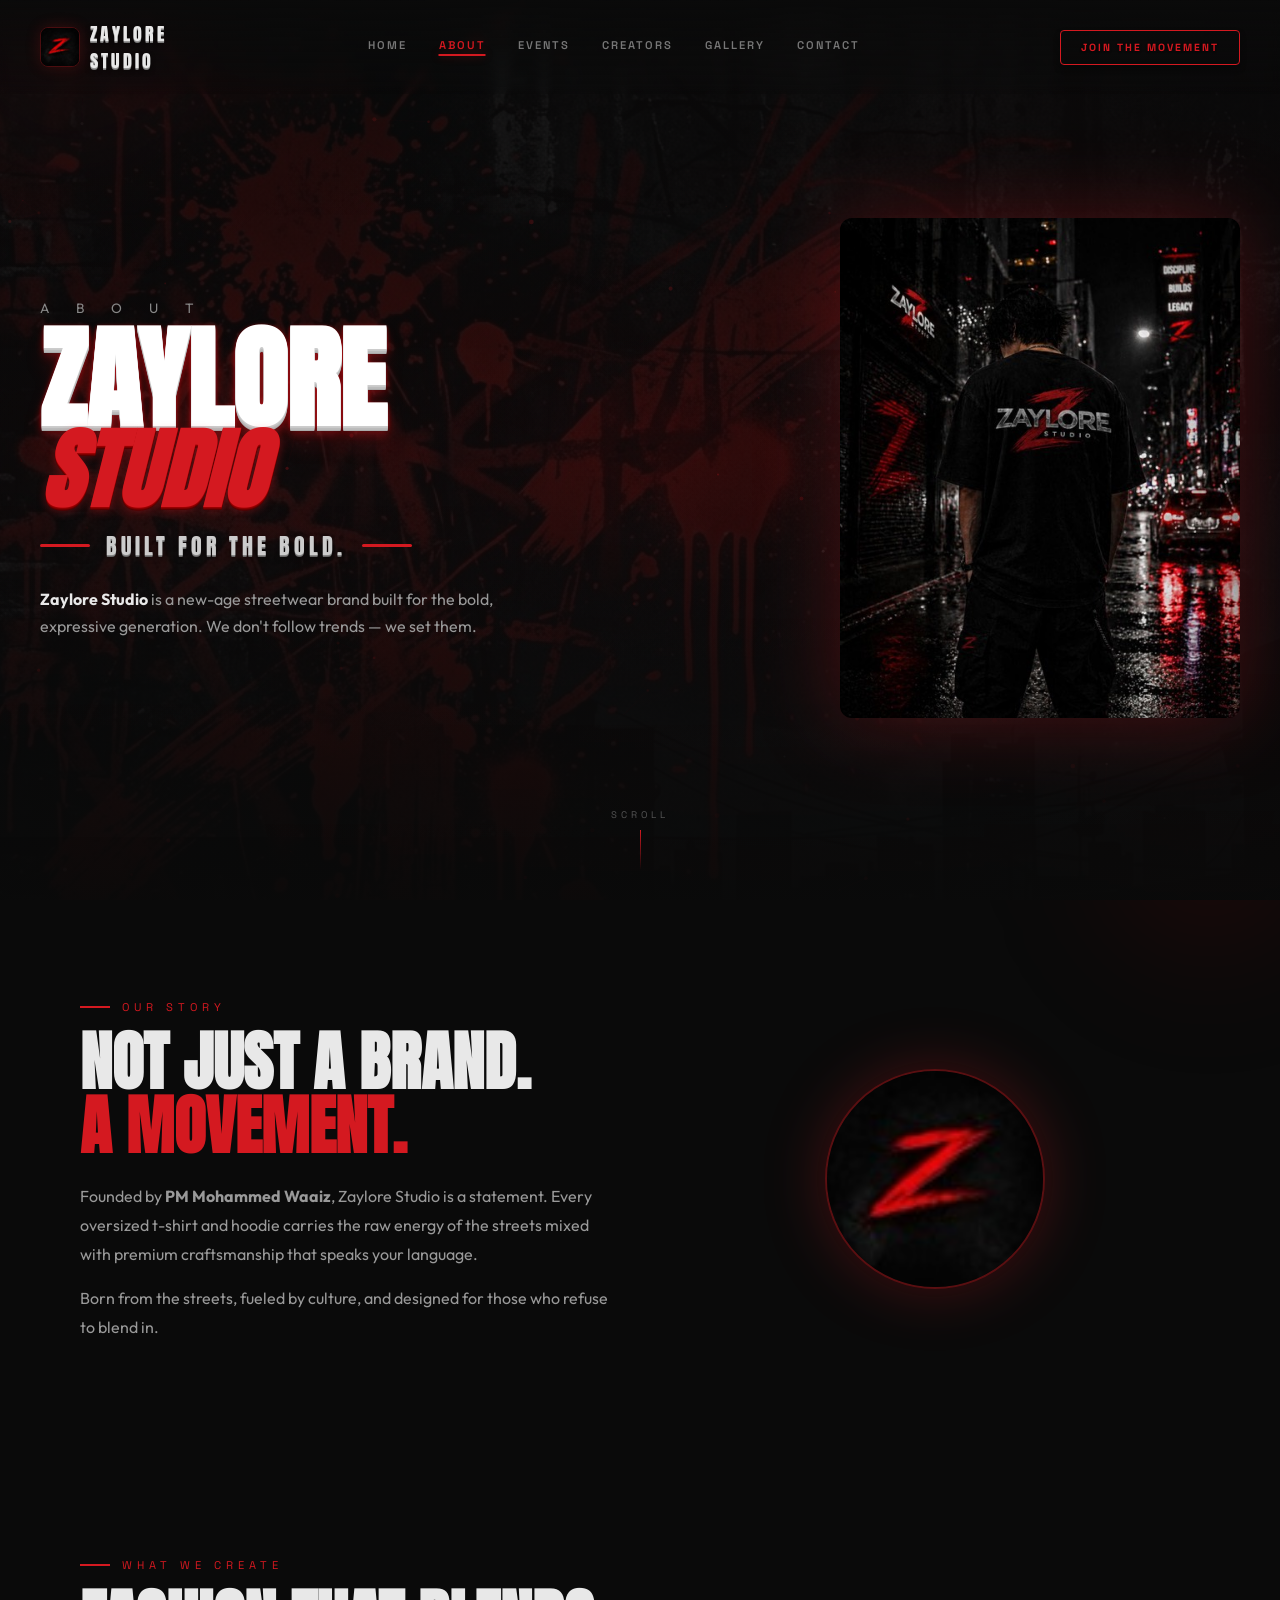
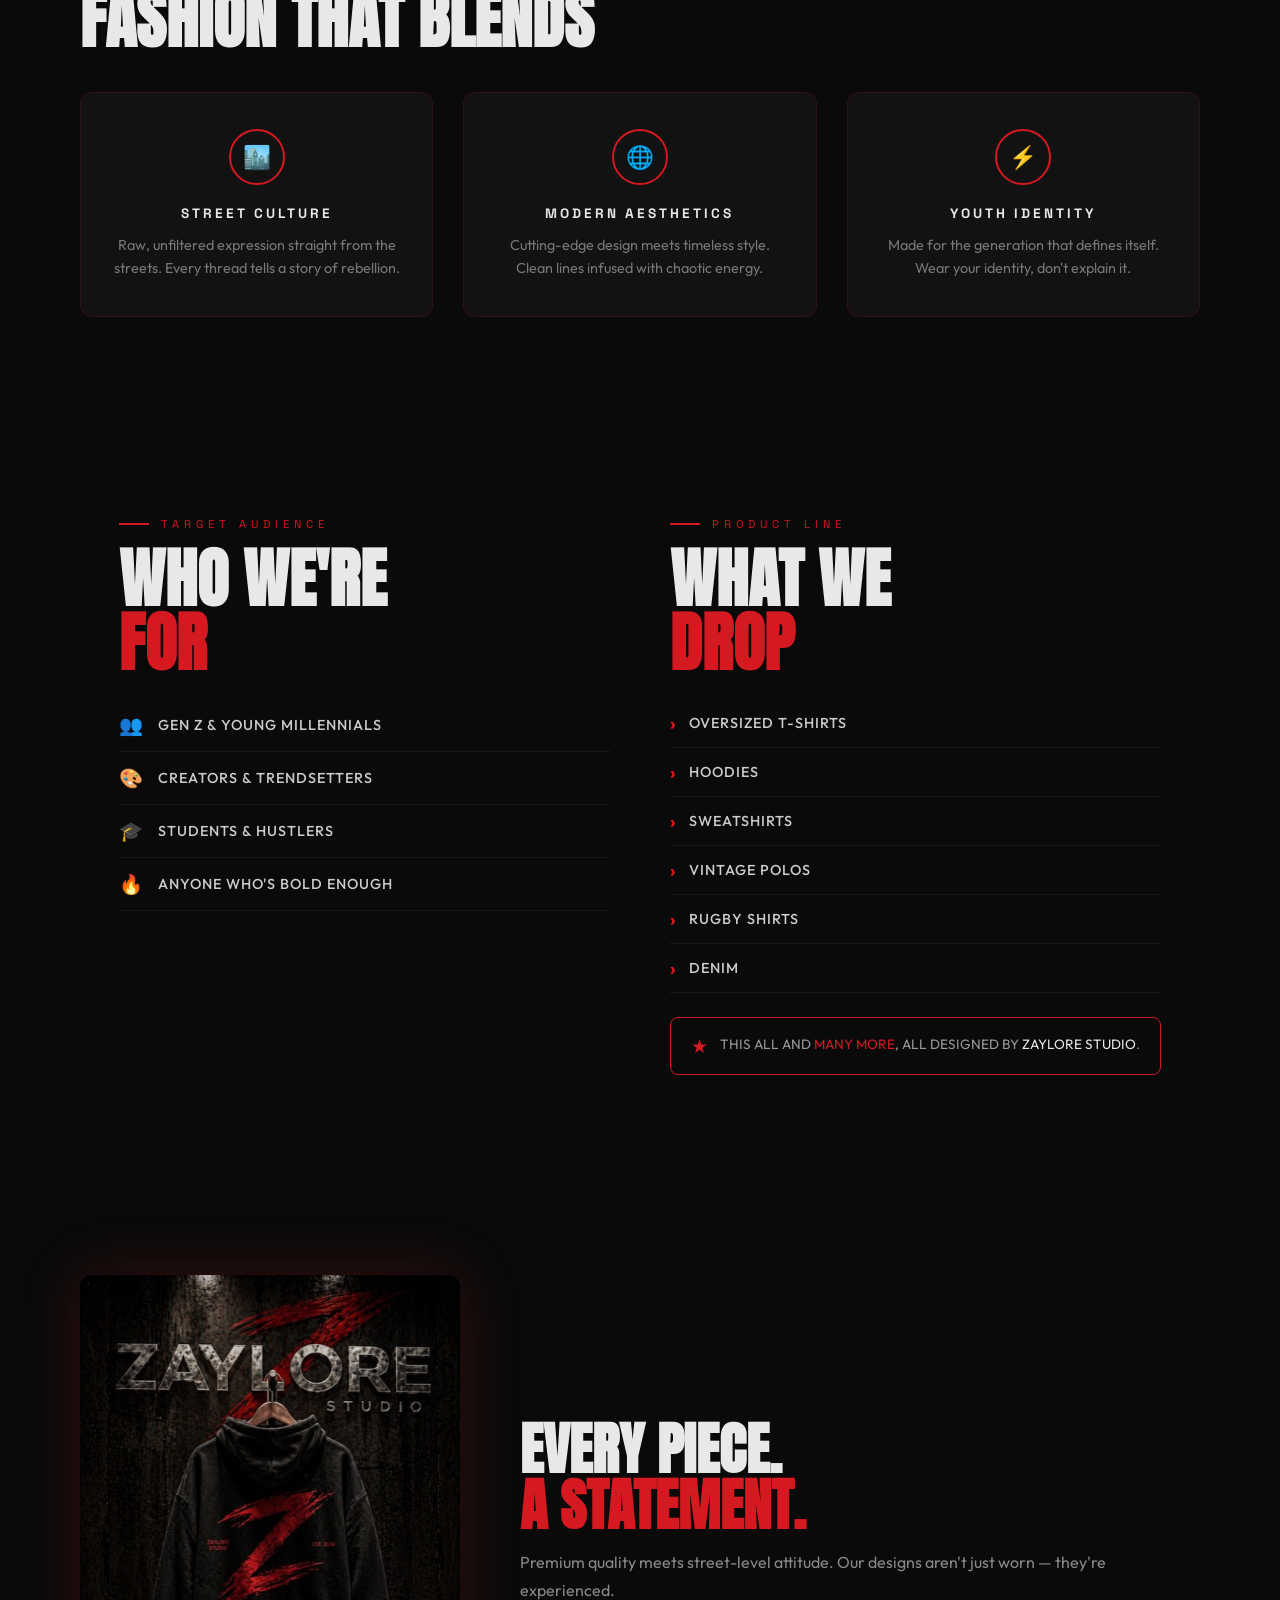
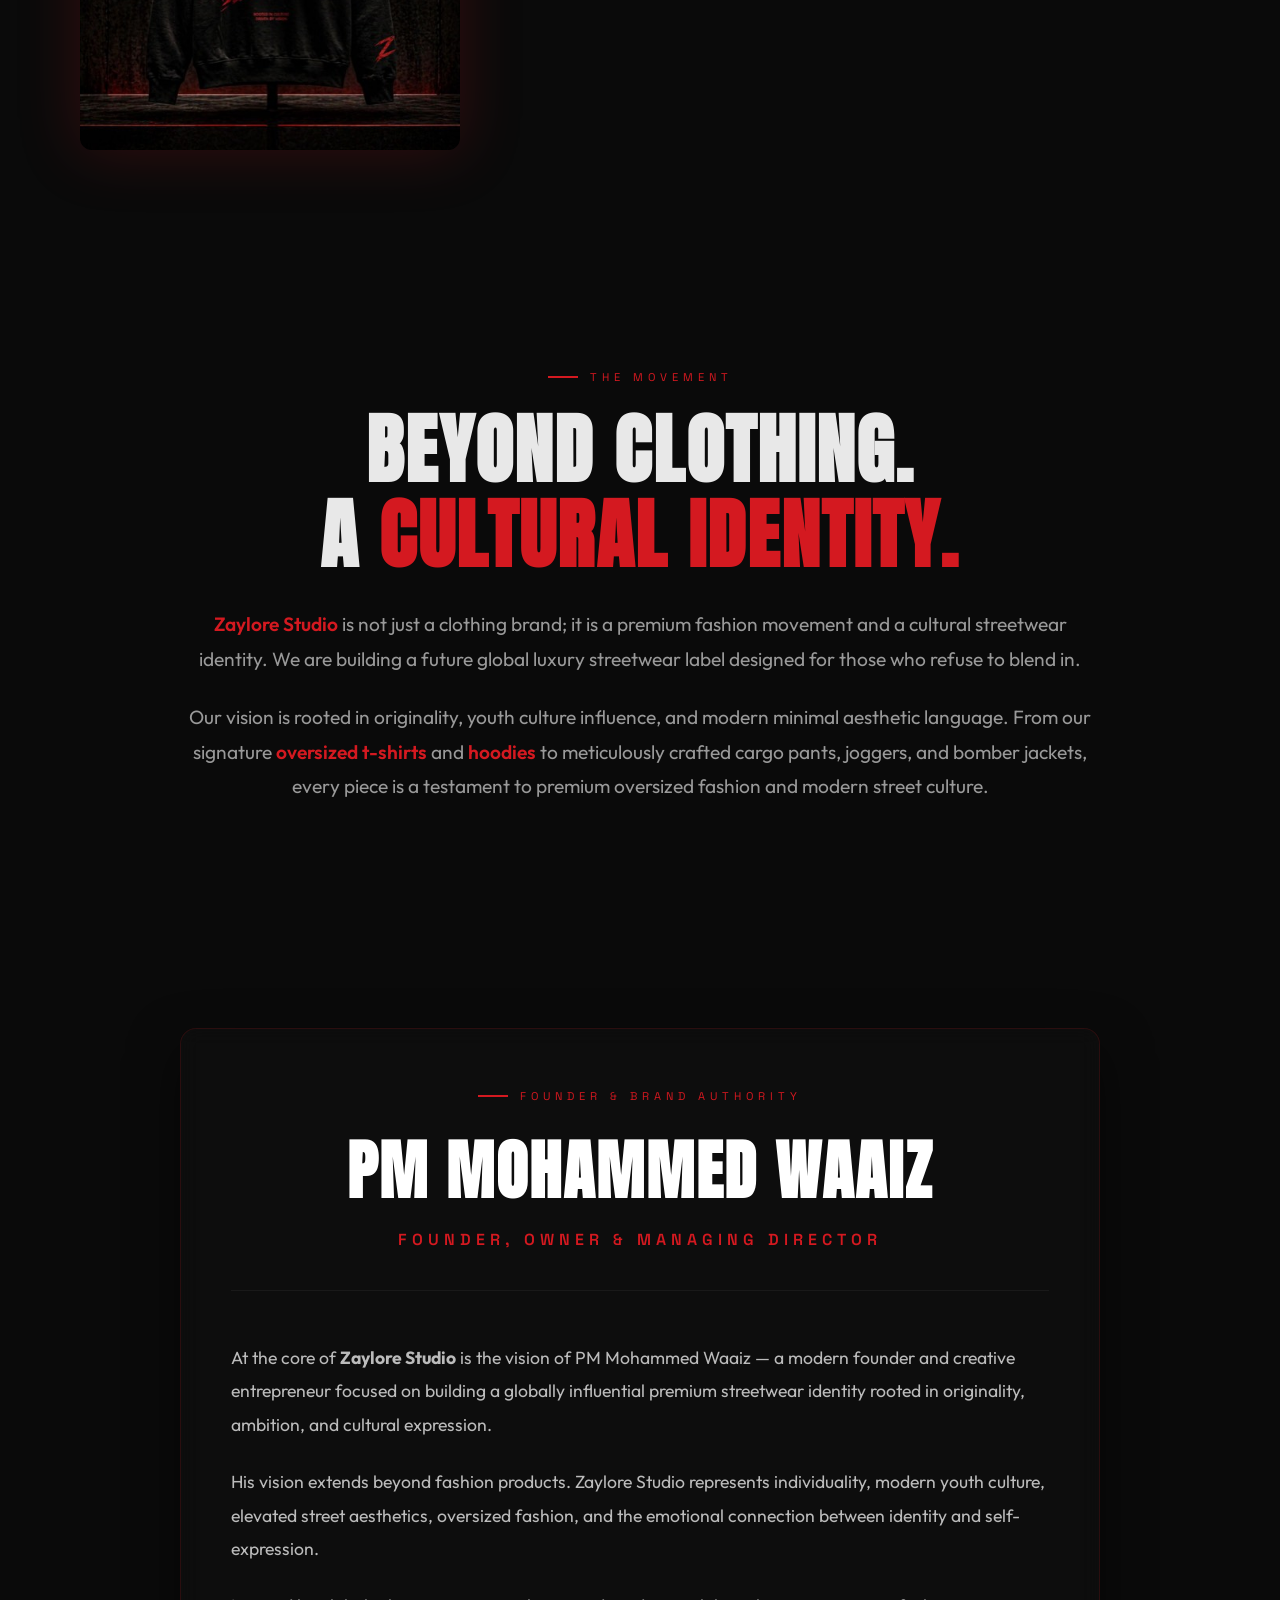
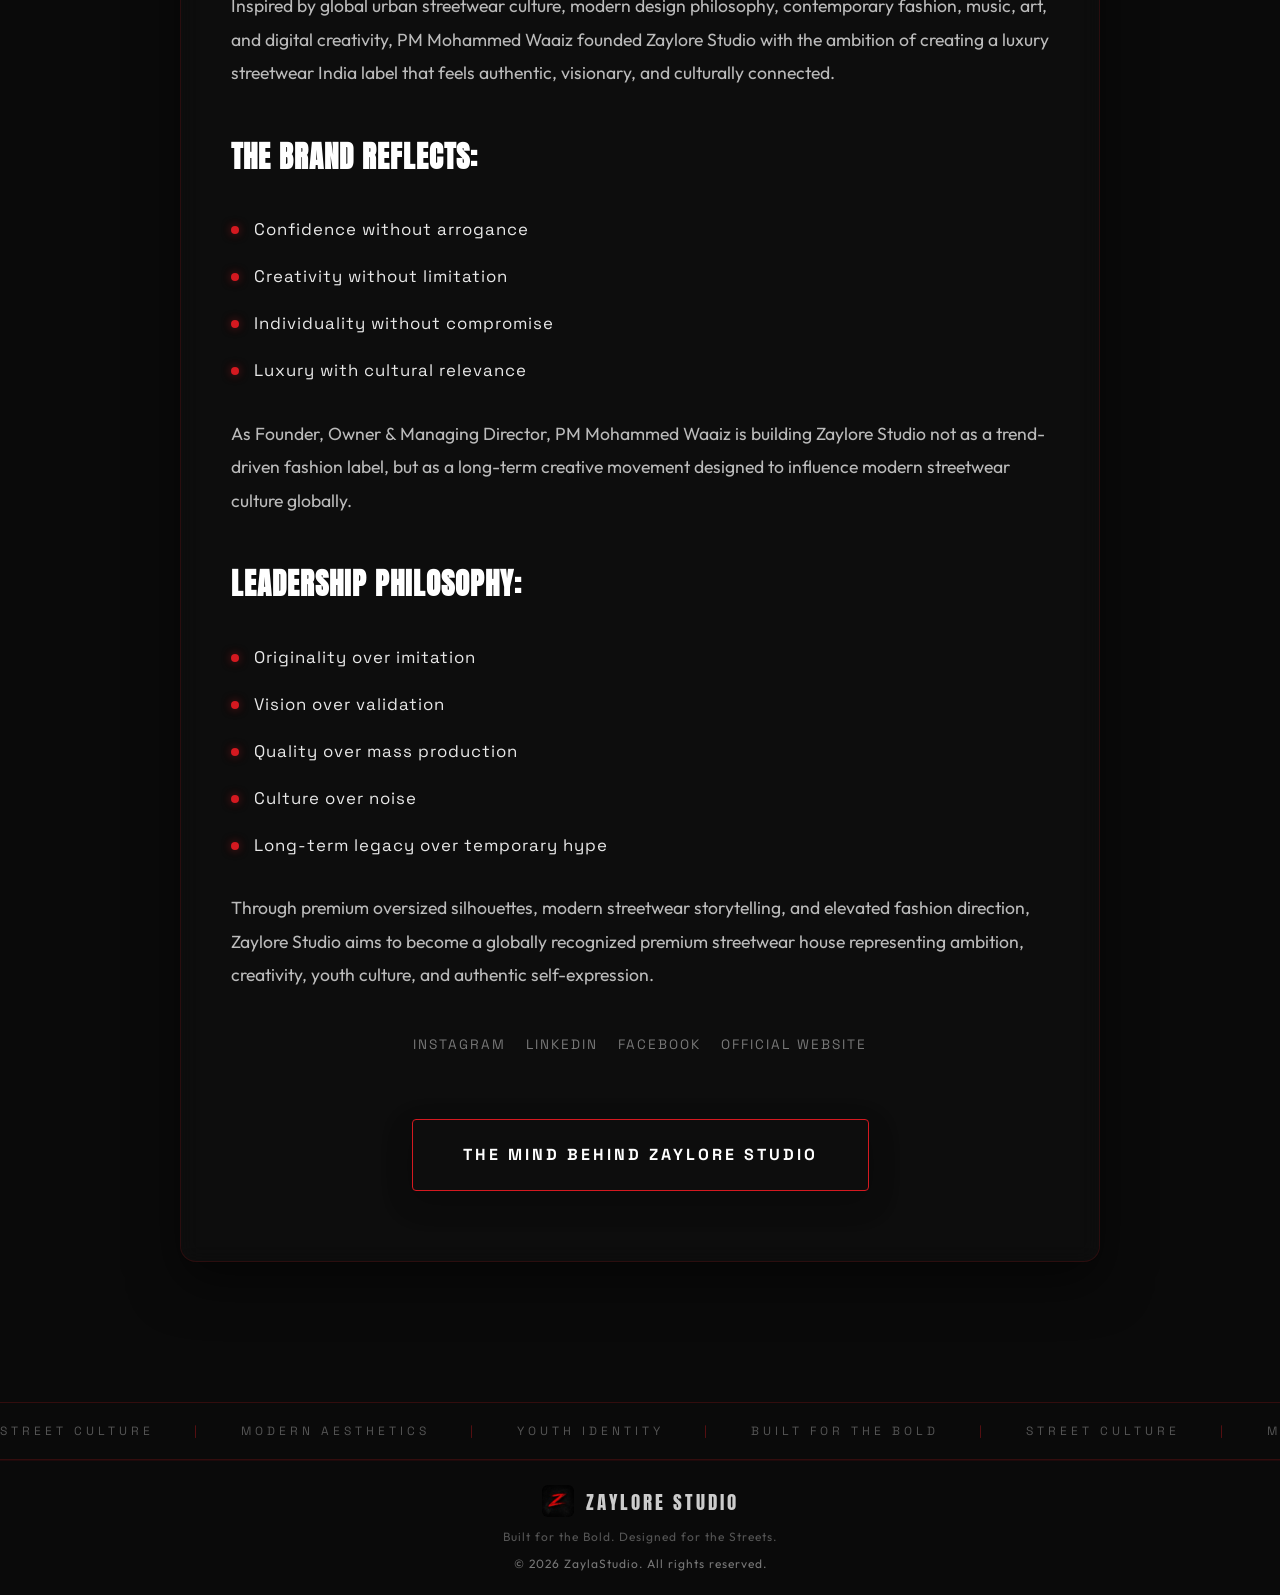
==== commit 324efaad: "updated about  of website" ====
--- a/about.html
+++ b/about.html
@@ -875,6 +875,203 @@
 
             .vision-box {
                 padding: 40px 24px;
+            }
+        }
+
+        /* --- Premium Vision & Founder Section Styles --- */
+        .premium-vision-section {
+            padding: 120px 40px;
+            max-width: 1000px;
+            margin: 0 auto;
+            text-align: center;
+            position: relative;
+            z-index: 2;
+        }
+
+        .premium-vision-heading {
+            font-family: 'Anton', sans-serif;
+            font-size: clamp(3rem, 6vw, 5rem);
+            color: #e8e8e8;
+            line-height: 1.1;
+            margin-bottom: 30px;
+            letter-spacing: 2px;
+        }
+
+        .premium-vision-text {
+            font-family: 'Outfit', sans-serif;
+            font-size: clamp(1rem, 2vw, 1.2rem);
+            color: #999;
+            line-height: 1.8;
+            margin-bottom: 24px;
+        }
+
+        .premium-vision-text strong {
+            color: #d41920;
+            font-weight: 600;
+        }
+
+        .founder-authority-section {
+            padding: 80px 40px 140px;
+            max-width: 1000px;
+            margin: 0 auto;
+            position: relative;
+            z-index: 2;
+        }
+
+        .founder-grid {
+            display: grid;
+            grid-template-columns: 1fr;
+            gap: 50px;
+            background: rgba(15, 15, 15, 0.6);
+            border: 1px solid rgba(212, 25, 32, 0.15);
+            border-radius: 16px;
+            padding: 60px 50px;
+            box-shadow: 0 20px 50px rgba(0, 0, 0, 0.5);
+            backdrop-filter: blur(10px);
+        }
+
+        .founder-header {
+            text-align: center;
+            border-bottom: 1px solid rgba(255, 255, 255, 0.05);
+            padding-bottom: 40px;
+        }
+
+        .founder-title {
+            font-family: 'Anton', sans-serif;
+            font-size: clamp(2.5rem, 5vw, 4rem);
+            color: #fff;
+            margin-bottom: 10px;
+            letter-spacing: 2px;
+        }
+
+        .founder-subtitle {
+            font-family: 'Space Grotesk', sans-serif;
+            font-size: 1rem;
+            color: #d41920;
+            letter-spacing: 5px;
+            text-transform: uppercase;
+            font-weight: 600;
+        }
+
+        .founder-story {
+            font-family: 'Outfit', sans-serif;
+            font-size: 1.1rem;
+            color: #bbb;
+            line-height: 1.9;
+        }
+
+        .founder-story p {
+            margin-bottom: 24px;
+        }
+
+        .founder-philosophy-list {
+            list-style: none;
+            padding: 0;
+            margin: 30px 0;
+        }
+
+        .founder-philosophy-list li {
+            display: flex;
+            align-items: center;
+            gap: 15px;
+            margin-bottom: 15px;
+            font-family: 'Space Grotesk', sans-serif;
+            color: #e8e8e8;
+            font-size: 1.05rem;
+            letter-spacing: 1px;
+        }
+
+        .founder-philosophy-list li::before {
+            content: '';
+            width: 8px;
+            height: 8px;
+            background: #d41920;
+            border-radius: 50%;
+            display: inline-block;
+            box-shadow: 0 0 10px rgba(212, 25, 32, 0.5);
+        }
+
+        .founder-socials {
+            display: flex;
+            justify-content: center;
+            gap: 20px;
+            margin-top: 40px;
+        }
+
+        .founder-social-link {
+            color: #777;
+            font-family: 'Space Grotesk', sans-serif;
+            font-size: 0.85rem;
+            text-decoration: none;
+            letter-spacing: 2px;
+            text-transform: uppercase;
+            transition: color 0.3s ease;
+            border-bottom: 1px solid transparent;
+        }
+
+        .founder-social-link:hover {
+            color: #d41920;
+            border-bottom-color: #d41920;
+        }
+
+        .premium-cta-wrapper {
+            text-align: center;
+            margin-top: 60px;
+        }
+
+        .premium-cta-btn {
+            display: inline-block;
+            font-family: 'Space Grotesk', sans-serif;
+            font-size: 1rem;
+            font-weight: 700;
+            letter-spacing: 3px;
+            text-transform: uppercase;
+            color: #fff;
+            background: transparent;
+            padding: 20px 50px;
+            border: 1px solid #d41920;
+            border-radius: 4px;
+            text-decoration: none;
+            position: relative;
+            overflow: hidden;
+            transition: all 0.4s cubic-bezier(0.25, 1, 0.5, 1);
+            box-shadow: 0 10px 30px rgba(0, 0, 0, 0.3);
+        }
+
+        .premium-cta-btn::before {
+            content: '';
+            position: absolute;
+            top: 0;
+            left: 0;
+            width: 0;
+            height: 100%;
+            background: #d41920;
+            z-index: -1;
+            transition: width 0.4s cubic-bezier(0.25, 1, 0.5, 1);
+        }
+
+        .premium-cta-btn:hover {
+            color: #fff;
+            border-color: #d41920;
+            box-shadow: 0 15px 40px rgba(212, 25, 32, 0.4);
+            transform: translateY(-3px);
+        }
+
+        .premium-cta-btn:hover::before {
+            width: 100%;
+        }
+
+        @media (max-width: 768px) {
+            .premium-vision-section {
+                padding: 80px 20px;
+            }
+            .founder-grid {
+                padding: 40px 20px;
+            }
+            .founder-socials {
+                flex-direction: column;
+                align-items: center;
+                gap: 15px;
             }
         }
     </style>
@@ -1086,15 +1283,73 @@
         </div>
     </section>
 
-    <!-- ===== VISION ===== -->
-    <section class="ab-section" id="vision">
-        <div class="vision-box reveal">
-            <div class="sec-label" style="justify-content:center;">OUR VISION</div>
-            <h2 class="vision-heading">
-                TO REDEFINE<br>
-                <span class="giant">GEN Z</span><br>
-                FASHION CULTURE<br>IN INDIA.
-            </h2>
+    <!-- ===== PREMIUM VISION & FOUNDER AUTHORITY ===== -->
+    <section class="premium-vision-section reveal" id="vision">
+        <div class="sec-label" style="justify-content:center; margin-bottom: 24px;">THE MOVEMENT</div>
+        <h2 class="premium-vision-heading">BEYOND CLOTHING.<br>A <span class="text-red">CULTURAL IDENTITY.</span></h2>
+        <p class="premium-vision-text">
+            <strong>Zaylore Studio</strong> is not just a clothing brand; it is a premium fashion movement and a cultural streetwear identity. We are building a future global luxury streetwear label designed for those who refuse to blend in.
+        </p>
+        <p class="premium-vision-text">
+            Our vision is rooted in originality, youth culture influence, and modern minimal aesthetic language. From our signature <strong>oversized t-shirts</strong> and <strong>hoodies</strong> to meticulously crafted cargo pants, joggers, and bomber jackets, every piece is a testament to premium oversized fashion and modern street culture.
+        </p>
+    </section>
+
+    <section class="founder-authority-section reveal d2" id="founder-authority">
+        <div class="founder-grid">
+            <div class="founder-header">
+                <div class="sec-label" style="justify-content:center; margin-bottom: 20px;">FOUNDER & BRAND AUTHORITY</div>
+                <h2 class="founder-title">PM MOHAMMED WAAIZ</h2>
+                <div class="founder-subtitle">Founder, Owner & Managing Director</div>
+            </div>
+            
+            <div class="founder-story">
+                <p>
+                    At the core of <strong>Zaylore Studio</strong> is the vision of PM Mohammed Waaiz — a modern founder and creative entrepreneur focused on building a globally influential premium streetwear identity rooted in originality, ambition, and cultural expression.
+                </p>
+                <p>
+                    His vision extends beyond fashion products. Zaylore Studio represents individuality, modern youth culture, elevated street aesthetics, oversized fashion, and the emotional connection between identity and self-expression.
+                </p>
+                <p>
+                    Inspired by global urban streetwear culture, modern design philosophy, contemporary fashion, music, art, and digital creativity, PM Mohammed Waaiz founded Zaylore Studio with the ambition of creating a luxury streetwear India label that feels authentic, visionary, and culturally connected.
+                </p>
+                
+                <h3 style="font-family: 'Anton', sans-serif; font-size: 1.8rem; color: #fff; margin: 40px 0 20px; letter-spacing: 1px;">THE BRAND REFLECTS:</h3>
+                <ul class="founder-philosophy-list">
+                    <li>Confidence without arrogance</li>
+                    <li>Creativity without limitation</li>
+                    <li>Individuality without compromise</li>
+                    <li>Luxury with cultural relevance</li>
+                </ul>
+
+                <p>
+                    As Founder, Owner & Managing Director, PM Mohammed Waaiz is building Zaylore Studio not as a trend-driven fashion label, but as a long-term creative movement designed to influence modern streetwear culture globally.
+                </p>
+
+                <h3 style="font-family: 'Anton', sans-serif; font-size: 1.8rem; color: #fff; margin: 40px 0 20px; letter-spacing: 1px;">LEADERSHIP PHILOSOPHY:</h3>
+                <ul class="founder-philosophy-list">
+                    <li>Originality over imitation</li>
+                    <li>Vision over validation</li>
+                    <li>Quality over mass production</li>
+                    <li>Culture over noise</li>
+                    <li>Long-term legacy over temporary hype</li>
+                </ul>
+
+                <p>
+                    Through premium oversized silhouettes, modern streetwear storytelling, and elevated fashion direction, Zaylore Studio aims to become a globally recognized premium streetwear house representing ambition, creativity, youth culture, and authentic self-expression.
+                </p>
+
+                <div class="founder-socials">
+                    <a href="https://www.instagram.com/md_waaizz/" target="_blank" rel="noopener noreferrer" class="founder-social-link">Instagram</a>
+                    <a href="https://www.linkedin.com/in/mohd-waaiz/" target="_blank" rel="noopener noreferrer" class="founder-social-link">LinkedIn</a>
+                    <a href="https://www.facebook.com/profile.php?id=100056069555392" target="_blank" rel="noopener noreferrer" class="founder-social-link">Facebook</a>
+                    <a href="https://www.zaylorestudio.in" class="founder-social-link">Official Website</a>
+                </div>
+
+                <div class="premium-cta-wrapper">
+                    <a href="#about-hero" class="premium-cta-btn">The Mind Behind Zaylore Studio</a>
+                </div>
+            </div>
         </div>
     </section>
 
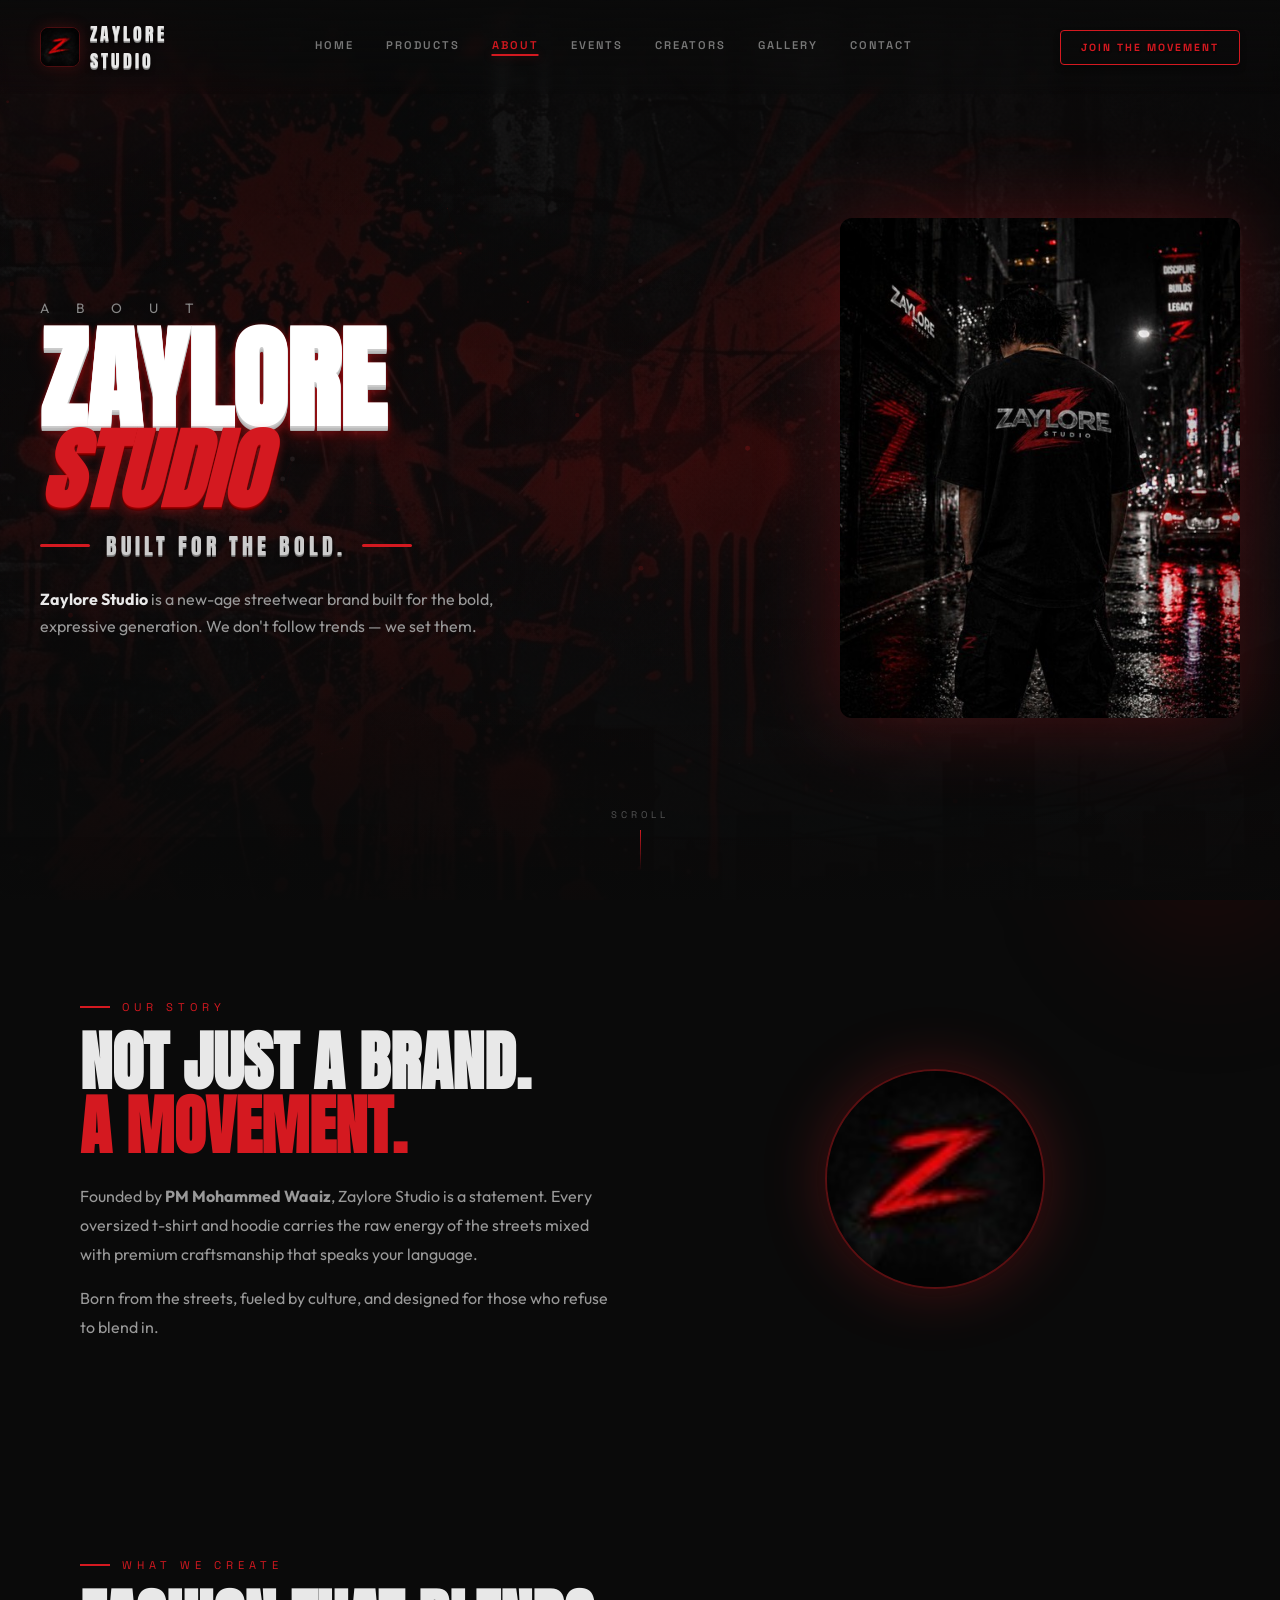
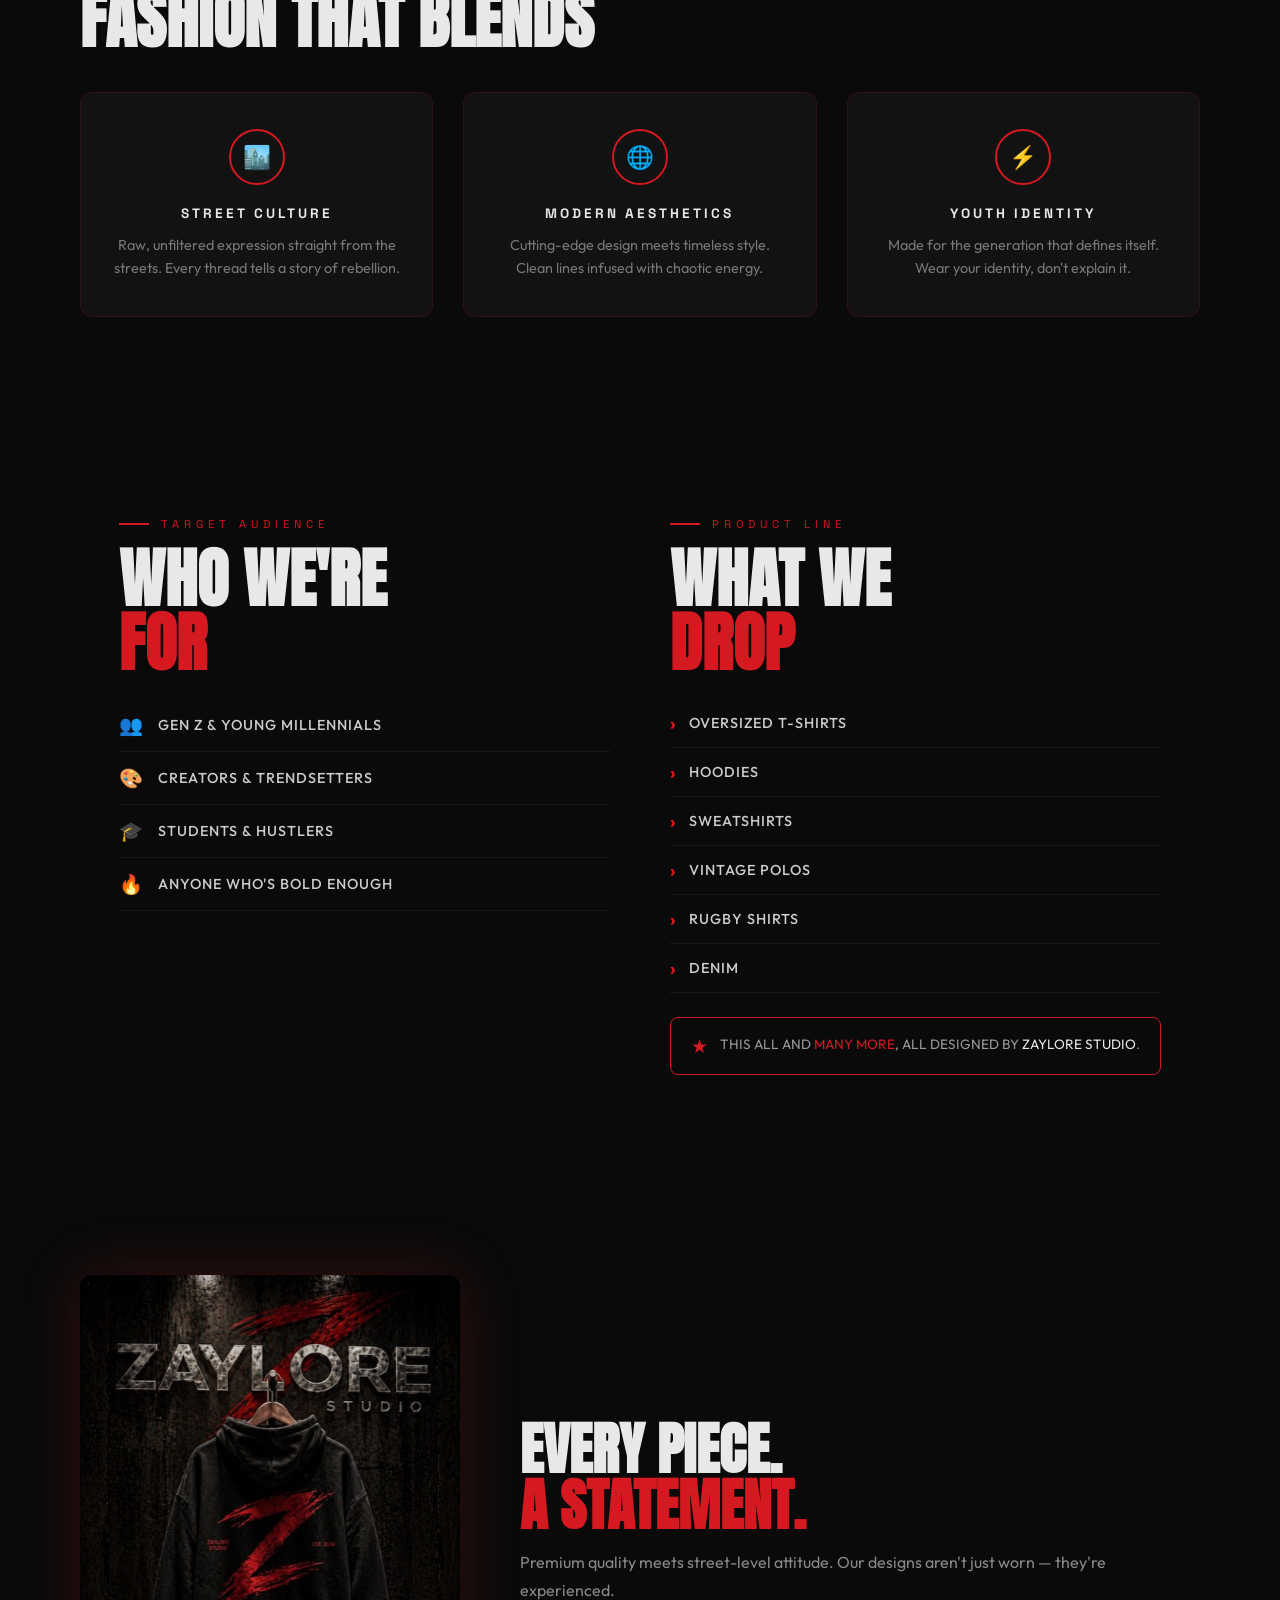
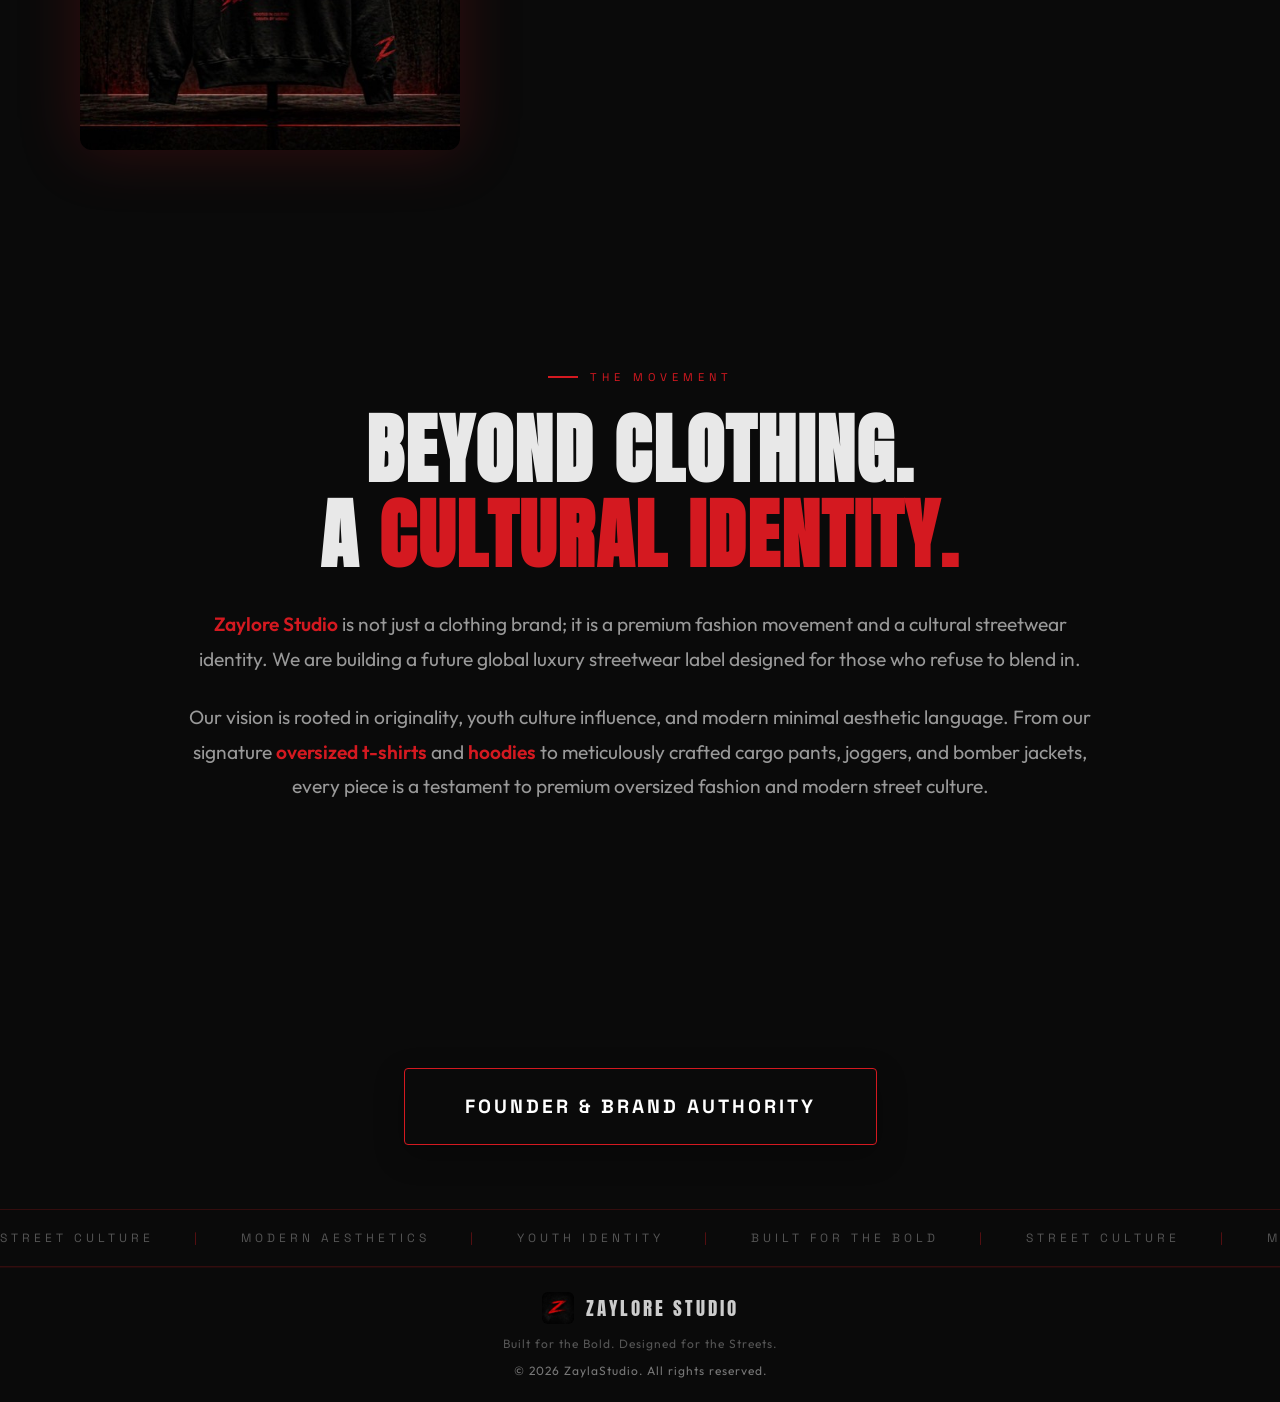
==== commit e6f08f84: "update product page" ====
--- a/about.html
+++ b/about.html
@@ -1105,7 +1105,7 @@
           "@id": "https://www.zaylorestudio.in/#founder",
           "name": "PM Mohammed Waaiz",
           "alternateName": "md_waaizz",
-          "jobTitle": ["Founder", "Owner", "Managing Director", "CEO"],
+          "jobTitle": ["Founder", "Managing Director", "CEO"],
           "worksFor": {
             "@id": "https://www.zaylorestudio.in/#organization"
           },
@@ -1153,6 +1153,7 @@
         </a>
         <div class="nav-center" id="nav-center">
             <a href="index.html" id="nav-home">Home</a>
+            <a href="products.html" id="nav-products">Products</a>
             <a href="about.html" class="active" id="nav-about">About</a>
             <a href="events.html" id="nav-events">Events</a>
             <a href="creators.html" id="nav-creators">Creators</a>
@@ -1295,61 +1296,9 @@
         </p>
     </section>
 
-    <section class="founder-authority-section reveal d2" id="founder-authority">
-        <div class="founder-grid">
-            <div class="founder-header">
-                <div class="sec-label" style="justify-content:center; margin-bottom: 20px;">FOUNDER & BRAND AUTHORITY</div>
-                <h2 class="founder-title">PM MOHAMMED WAAIZ</h2>
-                <div class="founder-subtitle">Founder, Owner & Managing Director</div>
-            </div>
-            
-            <div class="founder-story">
-                <p>
-                    At the core of <strong>Zaylore Studio</strong> is the vision of PM Mohammed Waaiz — a modern founder and creative entrepreneur focused on building a globally influential premium streetwear identity rooted in originality, ambition, and cultural expression.
-                </p>
-                <p>
-                    His vision extends beyond fashion products. Zaylore Studio represents individuality, modern youth culture, elevated street aesthetics, oversized fashion, and the emotional connection between identity and self-expression.
-                </p>
-                <p>
-                    Inspired by global urban streetwear culture, modern design philosophy, contemporary fashion, music, art, and digital creativity, PM Mohammed Waaiz founded Zaylore Studio with the ambition of creating a luxury streetwear India label that feels authentic, visionary, and culturally connected.
-                </p>
-                
-                <h3 style="font-family: 'Anton', sans-serif; font-size: 1.8rem; color: #fff; margin: 40px 0 20px; letter-spacing: 1px;">THE BRAND REFLECTS:</h3>
-                <ul class="founder-philosophy-list">
-                    <li>Confidence without arrogance</li>
-                    <li>Creativity without limitation</li>
-                    <li>Individuality without compromise</li>
-                    <li>Luxury with cultural relevance</li>
-                </ul>
-
-                <p>
-                    As Founder, Owner & Managing Director, PM Mohammed Waaiz is building Zaylore Studio not as a trend-driven fashion label, but as a long-term creative movement designed to influence modern streetwear culture globally.
-                </p>
-
-                <h3 style="font-family: 'Anton', sans-serif; font-size: 1.8rem; color: #fff; margin: 40px 0 20px; letter-spacing: 1px;">LEADERSHIP PHILOSOPHY:</h3>
-                <ul class="founder-philosophy-list">
-                    <li>Originality over imitation</li>
-                    <li>Vision over validation</li>
-                    <li>Quality over mass production</li>
-                    <li>Culture over noise</li>
-                    <li>Long-term legacy over temporary hype</li>
-                </ul>
-
-                <p>
-                    Through premium oversized silhouettes, modern streetwear storytelling, and elevated fashion direction, Zaylore Studio aims to become a globally recognized premium streetwear house representing ambition, creativity, youth culture, and authentic self-expression.
-                </p>
-
-                <div class="founder-socials">
-                    <a href="https://www.instagram.com/md_waaizz/" target="_blank" rel="noopener noreferrer" class="founder-social-link">Instagram</a>
-                    <a href="https://www.linkedin.com/in/mohd-waaiz/" target="_blank" rel="noopener noreferrer" class="founder-social-link">LinkedIn</a>
-                    <a href="https://www.facebook.com/profile.php?id=100056069555392" target="_blank" rel="noopener noreferrer" class="founder-social-link">Facebook</a>
-                    <a href="https://www.zaylorestudio.in" class="founder-social-link">Official Website</a>
-                </div>
-
-                <div class="premium-cta-wrapper">
-                    <a href="#about-hero" class="premium-cta-btn">The Mind Behind Zaylore Studio</a>
-                </div>
-            </div>
+    <section class="ab-section" style="padding: 60px 20px; text-align: center;">
+        <div class="premium-cta-wrapper">
+            <a href="founder.html" class="premium-cta-btn" style="padding: 25px 60px; font-size: 1.2rem;">FOUNDER & BRAND AUTHORITY</a>
         </div>
     </section>
 
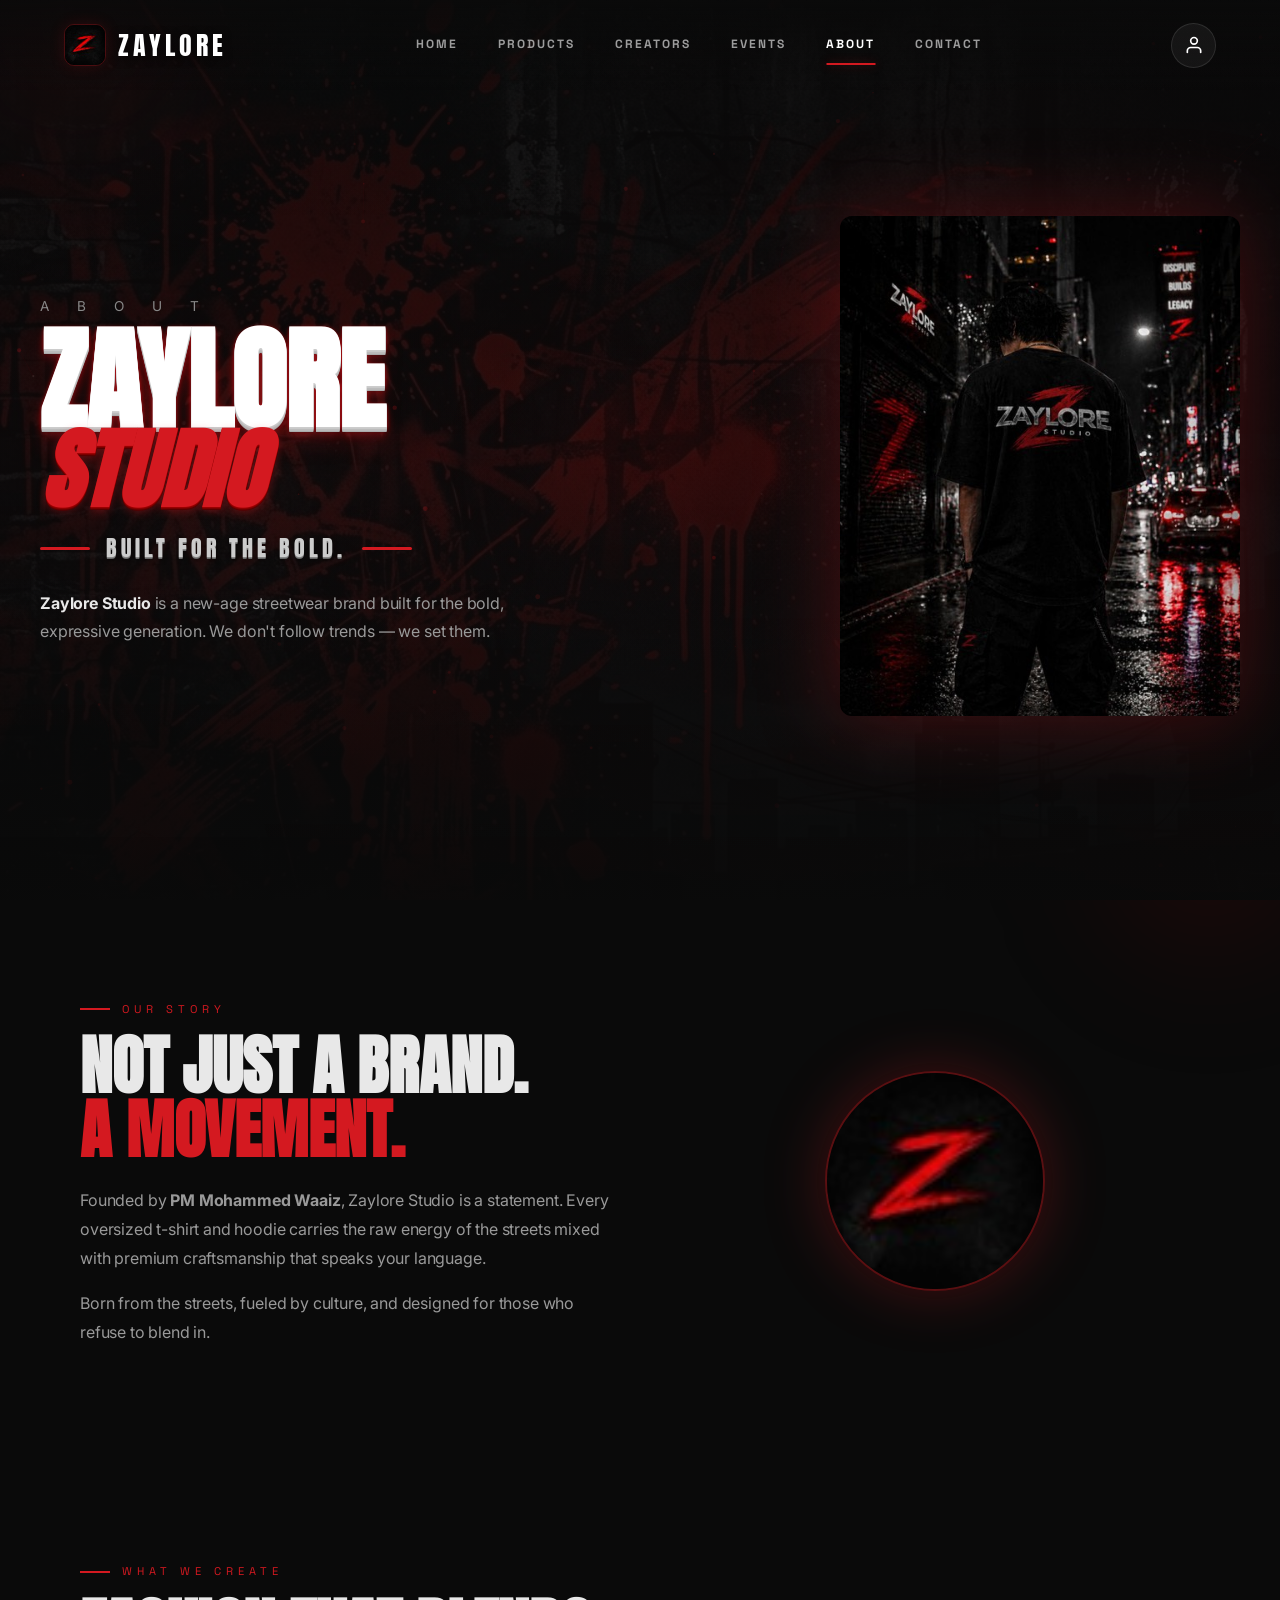
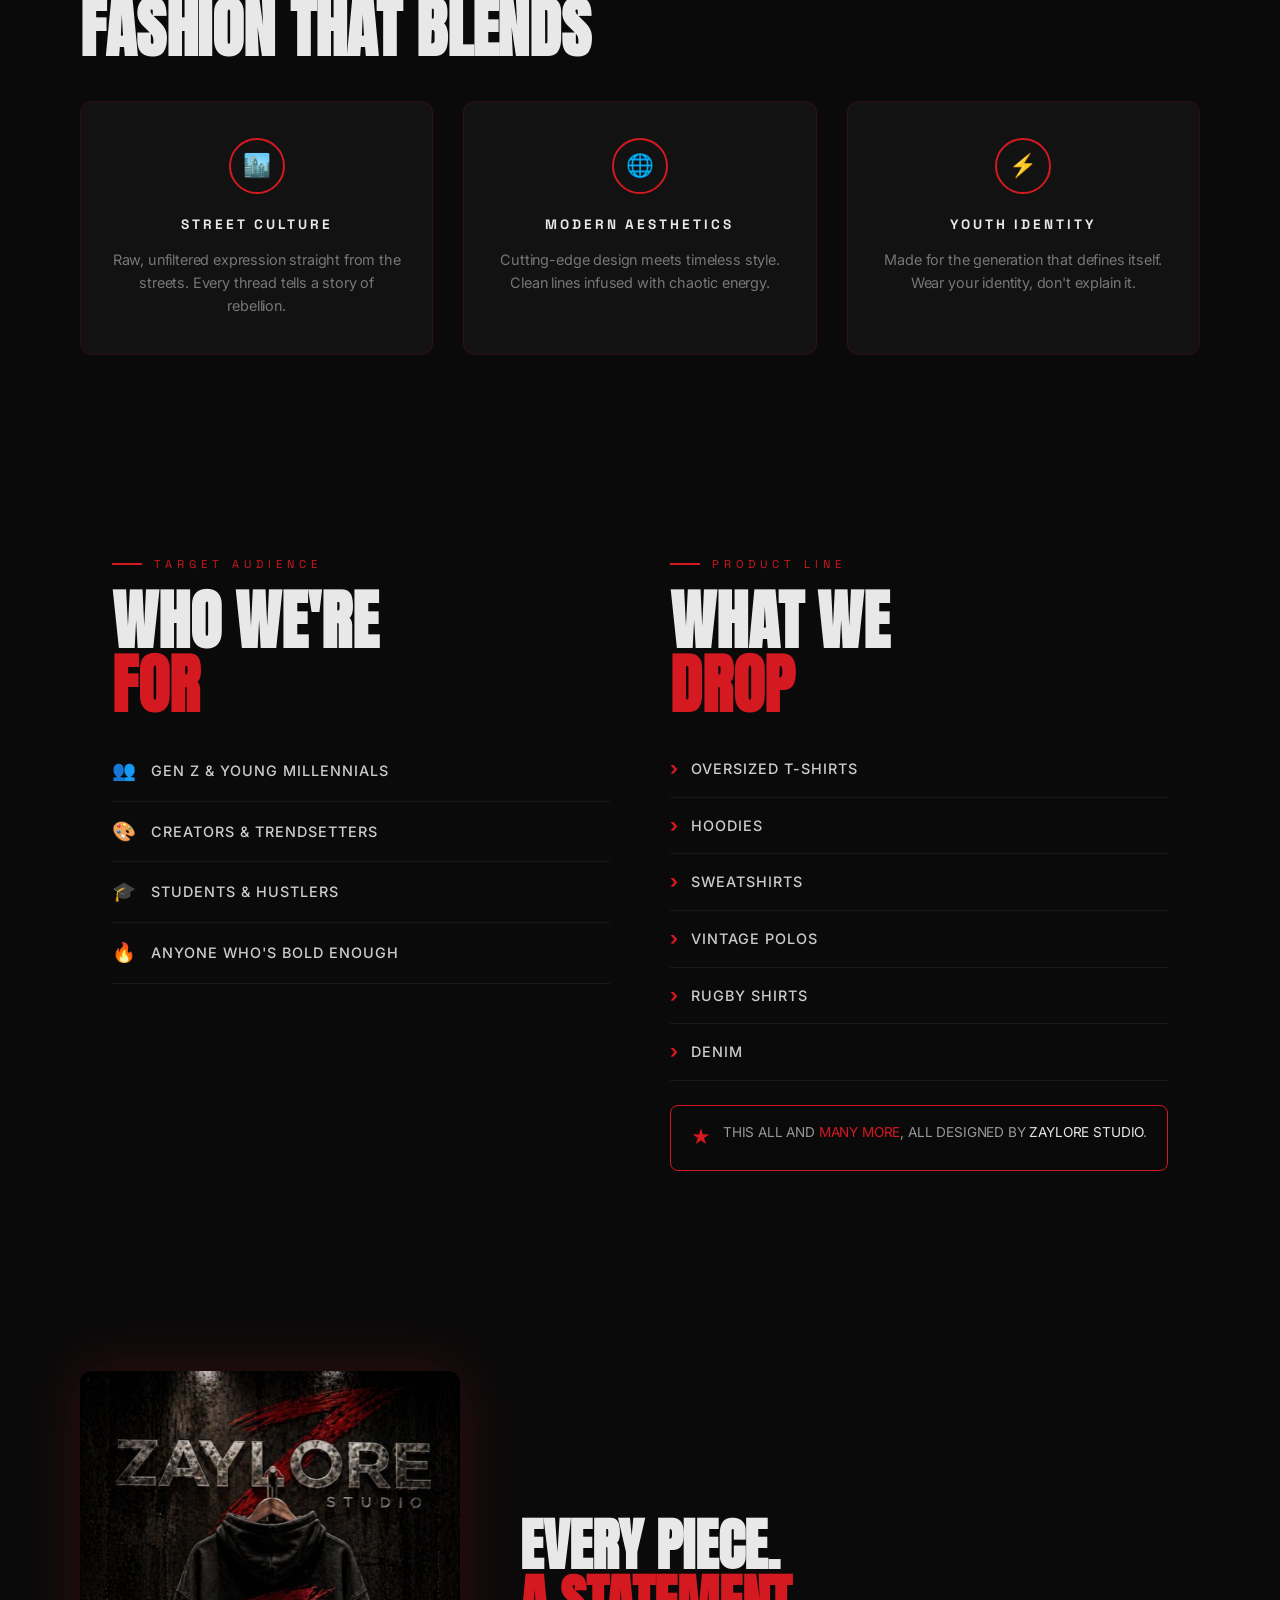
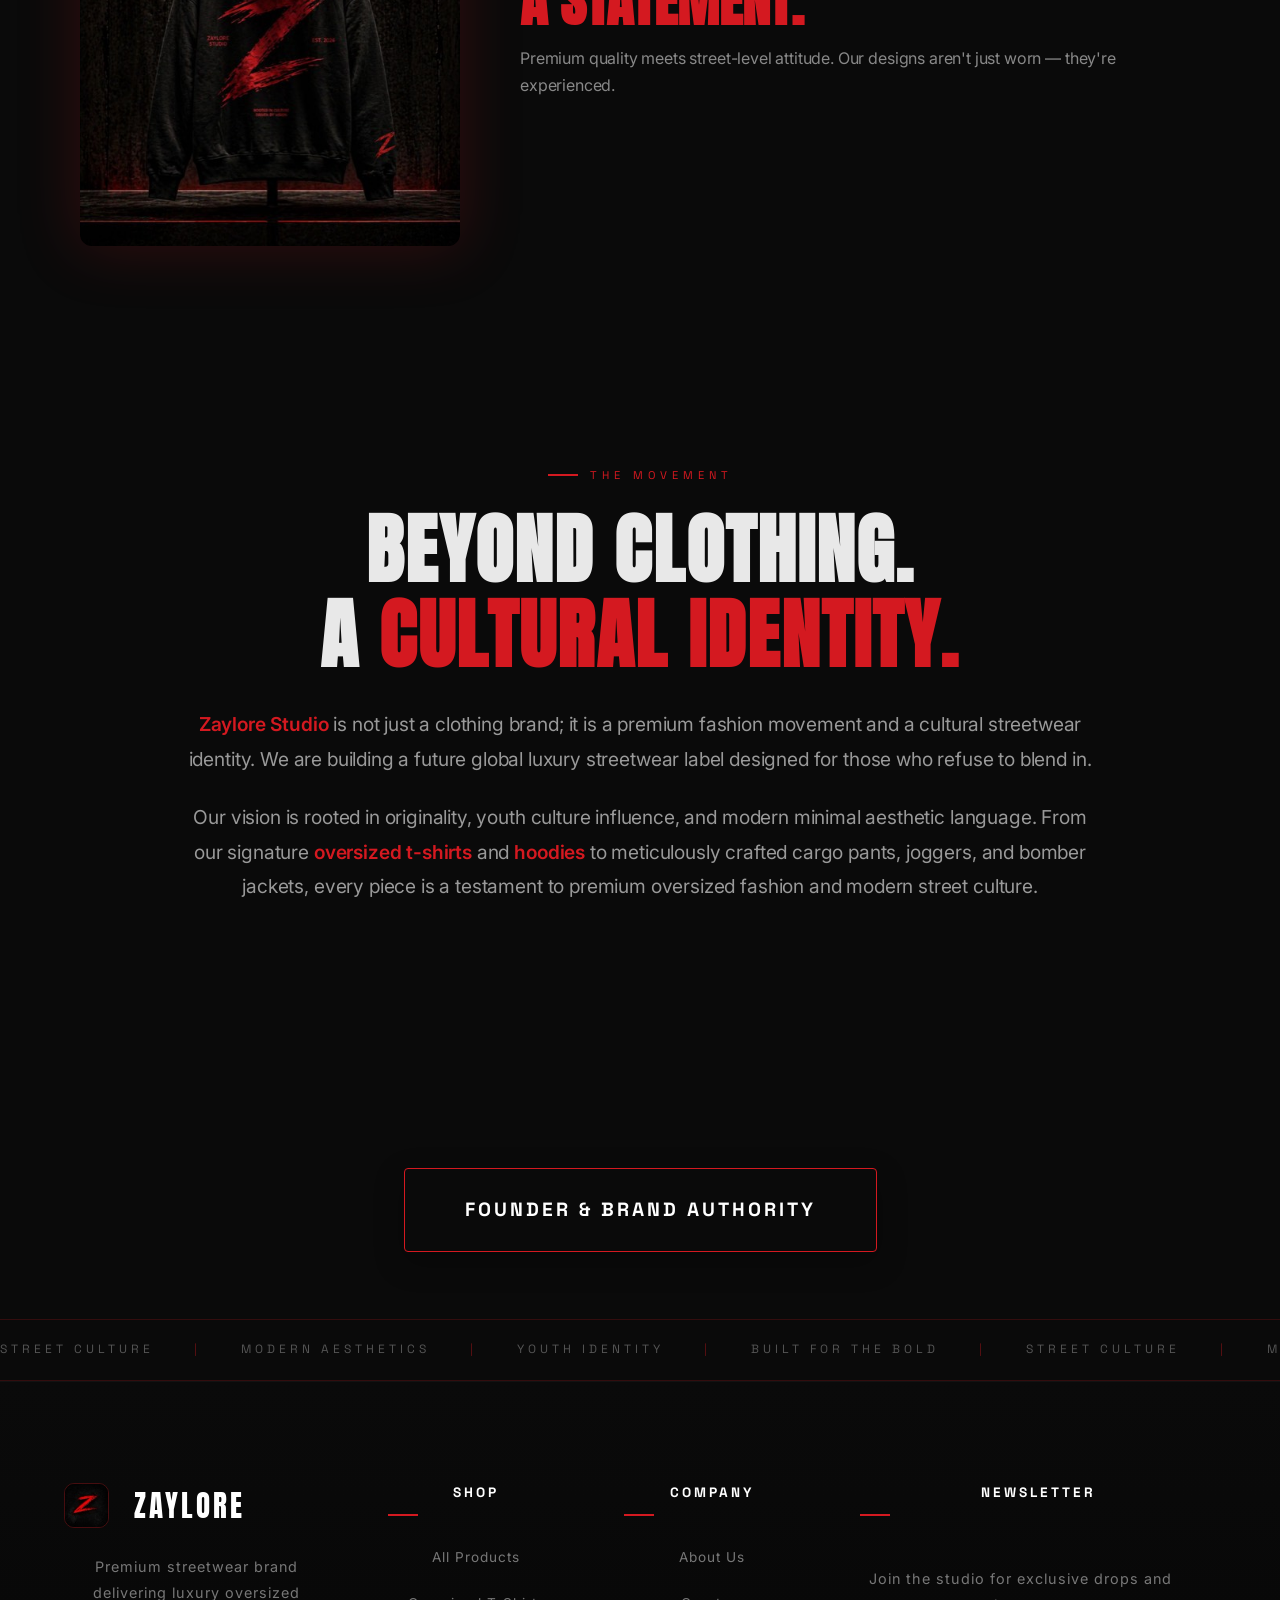
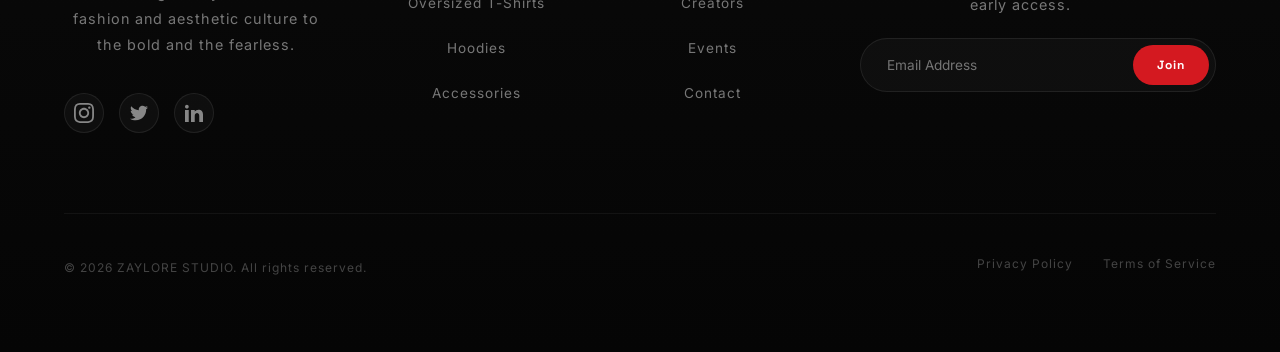
==== commit 50f52874: "UI fix" ====
--- a/about.html
+++ b/about.html
@@ -34,7 +34,7 @@
     <link rel="preconnect" href="https://fonts.googleapis.com">
     <link rel="preconnect" href="https://fonts.gstatic.com" crossorigin>
     <link
-        href="https://fonts.googleapis.com/css2?family=Anton&family=Space+Grotesk:wght@400;500;600;700&family=Outfit:wght@300;400;500;600;700;800&display=swap"
+        href="https://fonts.googleapis.com/css2?family=Anton&family=Inter:wght@300;400;500;600;700&family=Space+Grotesk:wght@400;500;600;700&display=swap"
         rel="stylesheet">
     <link rel="stylesheet" href="styles.css">
     <style>
@@ -43,142 +43,7 @@
             overflow-x: hidden;
         }
 
-        /* --- Nav (matching index) --- */
-        .nav {
-            position: fixed;
-            top: 0;
-            left: 0;
-            width: 100%;
-            display: flex;
-            align-items: center;
-            justify-content: space-between;
-            padding: 18px 40px;
-            z-index: 100;
-            background: linear-gradient(180deg, rgba(10, 10, 10, 0.95) 0%, transparent 100%);
-            backdrop-filter: blur(4px);
-            -webkit-backdrop-filter: blur(4px);
-            will-change: background, box-shadow;
-        }
-
-        .nav-brand {
-            display: flex;
-            align-items: center;
-            gap: 10px;
-            text-decoration: none;
-        }
-
-        .nav-logo {
-            width: 40px;
-            height: 40px;
-            border-radius: 8px;
-            object-fit: cover;
-            border: 1px solid rgba(212, 25, 32, 0.3);
-            box-shadow: 0 0 15px rgba(212, 25, 32, 0.2);
-        }
-
-        .nav-brand-text {
-            font-family: 'Anton', sans-serif;
-            font-size: 1.1rem;
-            letter-spacing: 3px;
-            color: #e8e8e8;
-            text-shadow: 0 1px 0 #999, 0 2px 0 #777, 0 3px 5px rgba(0, 0, 0, 0.5);
-        }
-
-        .nav-center {
-            display: flex;
-            gap: 32px;
-        }
-
-        .nav-center a {
-            font-family: 'Space Grotesk', sans-serif;
-            font-size: 0.7rem;
-            font-weight: 600;
-            letter-spacing: 2px;
-            text-transform: uppercase;
-            text-decoration: none;
-            color: #777;
-            position: relative;
-            padding-bottom: 4px;
-            transition: color 0.3s;
-        }
-
-        .nav-center a::after {
-            content: '';
-            position: absolute;
-            bottom: 0;
-            left: 50%;
-            transform: translateX(-50%);
-            width: 0;
-            height: 2px;
-            background: #d41920;
-            box-shadow: 0 0 8px rgba(212, 25, 32, 0.35);
-            transition: width 0.3s;
-        }
-
-        .nav-center a:hover {
-            color: #e8e8e8;
-        }
-
-        .nav-center a:hover::after {
-            width: 100%;
-        }
-
-        .nav-center a.active {
-            color: #d41920;
-        }
-
-        .nav-center a.active::after {
-            width: 100%;
-        }
-
-        .nav-cta {
-            font-family: 'Space Grotesk', sans-serif;
-            font-size: 0.65rem;
-            font-weight: 700;
-            letter-spacing: 2px;
-            text-transform: uppercase;
-            text-decoration: none;
-            color: #d41920;
-            border: 1px solid #d41920;
-            padding: 10px 20px;
-            border-radius: 4px;
-            transition: background 0.3s, color 0.3s, box-shadow 0.3s;
-            box-shadow: 0 4px 6px rgba(0, 0, 0, 0.3);
-            text-shadow: 0 1px 2px rgba(0, 0, 0, 0.5);
-        }
-
-        .nav-cta:hover {
-            background: #d41920;
-            color: #fff;
-            box-shadow: 0 0 30px rgba(212, 25, 32, 0.35);
-        }
-
-        .nav-right {
-            display: flex;
-            align-items: center;
-            gap: 20px;
-        }
-
-        .hamburger {
-            display: none;
-            flex-direction: column;
-            gap: 5px;
-            background: transparent;
-            border: none;
-            cursor: pointer;
-            z-index: 101;
-        }
-
-        .hamburger span {
-            width: 25px;
-            height: 2px;
-            background-color: #e8e8e8;
-            transition: all 0.3s;
-        }
-
-        .mobile-cta {
-            display: none;
-        }
+
 
         /* --- Hero --- */
         .about-hero {
@@ -225,7 +90,7 @@
         }
 
         .hero-label {
-            font-family: 'Outfit', sans-serif;
+            font-family: 'Inter', sans-serif;
             font-size: 0.85rem;
             letter-spacing: 12px;
             color: #888;
@@ -510,7 +375,7 @@
             gap: 14px;
             padding: 14px 0;
             border-bottom: 1px solid rgba(255, 255, 255, 0.06);
-            font-family: 'Outfit', sans-serif;
+            font-family: 'Inter', sans-serif;
             font-size: 0.9rem;
             font-weight: 500;
             letter-spacing: 1px;
@@ -533,7 +398,7 @@
             gap: 12px;
             padding: 12px 0;
             border-bottom: 1px solid rgba(255, 255, 255, 0.06);
-            font-family: 'Outfit', sans-serif;
+            font-family: 'Inter', sans-serif;
             font-size: 0.9rem;
             font-weight: 500;
             letter-spacing: 1px;
@@ -677,38 +542,7 @@
         }
 
         /* --- Footer Enhanced --- */
-        .footer-inner {
-            display: flex;
-            flex-direction: column;
-            align-items: center;
-            gap: 12px;
-        }
-
-        .footer-brand-row {
-            display: flex;
-            align-items: center;
-            gap: 12px;
-        }
-
-        .footer-logo {
-            width: 32px;
-            height: 32px;
-            border-radius: 6px;
-            object-fit: cover;
-        }
-
-        .footer-name {
-            font-family: 'Anton', sans-serif;
-            font-size: 1.2rem;
-            letter-spacing: 3px;
-            color: #ccc;
-        }
-
-        .footer-tag {
-            font-size: 0.75rem;
-            color: #555;
-            letter-spacing: 1px;
-        }
+        
 
         /* --- Scroll Animations --- */
         .reveal {
@@ -774,55 +608,6 @@
 
         /* --- Responsive --- */
         @media (max-width: 900px) {
-            .nav {
-                padding: 14px 20px;
-            }
-
-            .nav-right .nav-cta {
-                display: none;
-            }
-
-            .mobile-cta {
-                display: block !important;
-                margin-top: 10px;
-            }
-
-            .hamburger {
-                display: flex;
-            }
-
-            .nav-center {
-                position: fixed;
-                top: 0;
-                right: -100%;
-                width: 250px;
-                height: 100vh;
-                background: rgba(10, 10, 10, 0.98);
-                backdrop-filter: blur(10px);
-                flex-direction: column;
-                align-items: center;
-                justify-content: center;
-                gap: 40px;
-                transition: right 0.4s ease;
-                border-left: 1px solid rgba(212, 25, 32, 0.2);
-            }
-
-            .nav-center.open {
-                right: 0;
-            }
-
-            .hamburger.active span:nth-child(1) {
-                transform: translateY(7px) rotate(45deg);
-            }
-
-            .hamburger.active span:nth-child(2) {
-                opacity: 0;
-            }
-
-            .hamburger.active span:nth-child(3) {
-                transform: translateY(-7px) rotate(-45deg);
-            }
-
             .about-hero {
                 padding: 100px 20px 40px;
             }
@@ -898,7 +683,7 @@
         }
 
         .premium-vision-text {
-            font-family: 'Outfit', sans-serif;
+            font-family: 'Inter', sans-serif;
             font-size: clamp(1rem, 2vw, 1.2rem);
             color: #999;
             line-height: 1.8;
@@ -954,7 +739,7 @@
         }
 
         .founder-story {
-            font-family: 'Outfit', sans-serif;
+            font-family: 'Inter', sans-serif;
             font-size: 1.1rem;
             color: #bbb;
             line-height: 1.9;
@@ -1145,29 +930,43 @@
     <!-- Subtle texture overlay -->
     <div class="texture-overlay"></div>
 
+    
     <!-- Navigation -->
-    <nav class="nav" id="main-nav">
-        <a href="index.html" class="nav-brand">
-            <img src="img/logo-icon-sm.jpg" alt="Zaylore Studio" class="nav-logo" width="40" height="40">
-            <span class="nav-brand-text">ZAYLORE<br>STUDIO</span>
-        </a>
-        <div class="nav-center" id="nav-center">
-            <a href="index.html" id="nav-home">Home</a>
-            <a href="products.html" id="nav-products">Products</a>
-            <a href="about.html" class="active" id="nav-about">About</a>
-            <a href="events.html" id="nav-events">Events</a>
-            <a href="creators.html" id="nav-creators">Creators</a>
-            <a href="gallery.html" id="nav-gallery">Gallery</a>
-            <a href="contact.html" id="nav-contact">Contact</a>
-            <a href="#" class="nav-cta mobile-cta" id="join-btn-mobile">Join the Movement</a>
-        </div>
-        <div class="nav-right">
-            <a href="#" class="nav-cta" id="join-btn">Join the Movement</a>
-            <button class="hamburger" id="hamburger" aria-label="Menu">
-                <span></span><span></span><span></span>
-            </button>
+    
+    <!-- Navigation -->
+    
+    <!-- Navigation -->
+    <nav id="main-nav">
+        <div class="nav-container">
+            <a href="index.html" class="nav-logo">
+                <img src="img/logo-icon-sm.jpg" alt="Zaylore Logo">
+                <span class="logo-text">ZAYLORE</span>
+            </a>
+            
+            <div class="nav-links" id="nav-links">
+                <a href="index.html" class="nav-link">Home</a>
+                <a href="products.html" class="nav-link">Products</a>
+                <a href="creators.html" class="nav-link">Creators</a>
+                <a href="events.html" class="nav-link">Events</a>
+                <a href="about.html" class="nav-link active">About</a>
+                <a href="contact.html" class="nav-link">Contact</a>
+            </div>
+
+            <div class="nav-right">
+                <a href="account.html" class="nav-action mobile-visible" aria-label="Account">
+                    <svg viewBox="0 0 24 24" fill="none" stroke="currentColor" stroke-width="2" stroke-linecap="round" stroke-linejoin="round"><path d="M20 21v-2a4 4 0 0 0-4-4H8a4 4 0 0 0-4 4v2"></path><circle cx="12" cy="7" r="4"></circle></svg>
+                </a>
+                <div class="hamburger" id="hamburger">
+                    <span></span>
+                    <span></span>
+                    <span></span>
+                </div>
+            </div>
         </div>
     </nav>
+
+
+
 
     <!-- ===== HERO ===== -->
     <section class="about-hero" id="about-hero">
@@ -1320,17 +1119,7 @@
         </div>
     </div>
 
-    <!-- Footer -->
-    <footer id="main-footer">
-        <div class="footer-inner">
-            <div class="footer-brand-row">
-                <img src="img/logo-icon-sm.jpg" alt="Zaylore Studio" class="footer-logo" width="32" height="32">
-                <span class="footer-name">ZAYLORE STUDIO</span>
-            </div>
-            <p class="footer-tag">Built for the Bold. Designed for the Streets.</p>
-            <p>&copy; 2026 ZaylaStudio. All rights reserved.</p>
-        </div>
-    </footer>
+    
 
     <script src="script.js"></script>
     <script>
@@ -1346,46 +1135,89 @@
         }, { threshold: 0.15 });
         revealEls.forEach(el => revealObserver.observe(el));
 
-        // Unified scroll handler with rAF throttling
-        (function () {
-            const heroBg = document.querySelector('.hero-bg-img');
-            const scrollCue = document.querySelector('.scroll-cue');
-            let ticking = false;
-
-            window.addEventListener('scroll', () => {
-                if (!ticking) {
-                    ticking = true;
-                    requestAnimationFrame(() => {
-                        const scrollY = window.scrollY;
-
-                        // Parallax on hero background
-                        if (heroBg) {
-                            heroBg.style.transform = `translateY(${scrollY * 0.3}px) scale(1.1)`;
-                        }
-
-                        // Hide scroll cue on scroll
-                        if (scrollCue) {
-                            scrollCue.style.opacity = Math.max(0, 1 - scrollY / 300);
-                        }
-
-                        ticking = false;
-                    });
-                }
-            }, { passive: true });
-        })();
-
-        // Hamburger menu toggle
-        (function () {
-            const hamburger = document.getElementById('hamburger');
-            const navCenter = document.getElementById('nav-center');
-            if (hamburger && navCenter) {
-                hamburger.addEventListener('click', () => {
-                    hamburger.classList.toggle('active');
-                    navCenter.classList.toggle('open');
-                });
-            }
-        })();
+        
+
+        
+
+
     </script>
+    <script src="https://cdn.botpress.cloud/webchat/v3.6/inject.js"></script>
+    <script>
+        window.botpress.init({
+            "botId": "0712ab3f-9d30-4ddb-88c9-62ba531226bb",
+            "clientId": "a3cb76b2-5c9e-48f0-852a-644c5bd0e3d0",
+            "configuration": {
+                "botName": "Zaylore Assistant",
+                "color": "#d41920", "themeMode": "dark",
+                "website": {},
+                "email": {},
+                "phone": {},
+                "termsOfService": {},
+                "privacyPolicy": {}
+            }
+        });
+    </script>
+    <!-- Footer -->
+    <footer id="main-footer">
+        <div class="footer-grid">
+            <div class="footer-col-brand">
+                <a href="index.html" class="footer-logo-wrap">
+                    <img src="img/logo-icon-sm.jpg" alt="Zaylore Studio" class="footer-logo-img">
+                    <span class="footer-brand-name">ZAYLORE</span>
+                </a>
+                <p class="footer-desc">Premium streetwear brand delivering luxury oversized fashion and aesthetic culture to the bold and the fearless.</p>
+                <div class="footer-socials">
+                    <a href="#" class="social-btn" aria-label="Instagram">
+                        <svg width="20" height="20" fill="currentColor" viewBox="0 0 24 24"><path d="M12 2.163c3.204 0 3.584.012 4.85.07 3.252.148 4.771 1.691 4.919 4.919.058 1.265.069 1.645.069 4.849 0 3.205-.012 3.584-.069 4.849-.149 3.225-1.664 4.771-4.919 4.919-1.266.058-1.644.07-4.85.07-3.204 0-3.584-.012-4.849-.07-3.26-.149-4.771-1.699-4.919-4.92-.058-1.265-.07-1.644-.07-4.849 0-3.204.013-3.583.07-4.849.149-3.227 1.664-4.771 4.919-4.919 1.266-.057 1.645-.069 4.849-.069zm0-2.163c-3.259 0-3.667.014-4.947.072-4.358.2-6.78 2.618-6.98 6.98-.059 1.281-.073 1.689-.073 4.948 0 3.259.014 3.668.072 4.948.2 4.358 2.618 6.78 6.98 6.98 1.281.058 1.689.072 4.948.072 3.259 0 3.668-.014 4.948-.072 4.354-.2 6.782-2.618 6.979-6.98.059-1.28.073-1.689.073-4.948 0-3.259-.014-3.667-.072-4.947-.196-4.354-2.617-6.78-6.979-6.98-1.281-.059-1.69-.073-4.949-.073zm0 5.838c-3.403 0-6.162 2.759-6.162 6.162s2.759 6.163 6.162 6.163 6.162-2.759 6.162-6.163c0-3.403-2.759-6.162-6.162-6.162zm0 10.162c-2.209 0-4-1.79-4-4 0-2.209 1.791-4 4-4s4 1.791 4 4c0 2.21-1.791 4-4 4zm6.406-11.845c-.796 0-1.441.645-1.441 1.44s.645 1.44 1.441 1.44c.795 0 1.439-.645 1.439-1.44s-.644-1.44-1.439-1.44z"/></svg>
+                    </a>
+                    <a href="#" class="social-btn" aria-label="Twitter">
+                        <svg width="18" height="18" fill="currentColor" viewBox="0 0 24 24"><path d="M24 4.557c-.883.392-1.832.656-2.828.775 1.017-.609 1.798-1.574 2.165-2.724-.951.564-2.005.974-3.127 1.195-.897-.957-2.178-1.555-3.594-1.555-3.179 0-5.515 2.966-4.797 6.045-4.091-.205-7.719-2.165-10.148-5.144-1.29 2.213-.669 5.108 1.523 6.574-.806-.026-1.566-.247-2.229-.616-.054 2.281 1.581 4.415 3.949 4.89-.693.188-1.452.232-2.224.084.626 1.956 2.444 3.379 4.6 3.419-2.07 1.623-4.678 2.348-7.29 2.04 2.179 1.397 4.768 2.212 7.548 2.212 9.142 0 14.307-7.721 13.995-14.646.962-.695 1.797-1.562 2.457-2.549z"/></svg>
+                    </a>
+                    <a href="#" class="social-btn" aria-label="LinkedIn">
+                        <svg width="18" height="18" fill="currentColor" viewBox="0 0 24 24"><path d="M4.98 3.5c0 1.381-1.11 2.5-2.48 2.5s-2.48-1.119-2.48-2.5c0-1.38 1.11-2.5 2.48-2.5s2.48 1.12 2.48 2.5zm.02 4.5h-5v16h5v-16zm7.982 0h-4.968v16h4.969v-8.399c0-4.67 6.029-5.052 6.029 0v8.399h4.988v-10.131c0-7.88-8.922-7.593-11.018-3.714v-2.155z"/></svg>
+                    </a>
+                </div>
+            </div>
+
+            <div class="footer-col">
+                <h4 class="footer-col-title">Shop</h4>
+                <ul class="footer-menu">
+                    <li><a href="products.html" class="footer-menu-link">All Products</a></li>
+                    <li><a href="products.html#oversized" class="footer-menu-link">Oversized T-Shirts</a></li>
+                    <li><a href="products.html#hoodies" class="footer-menu-link">Hoodies</a></li>
+                    <li><a href="products.html#accessories" class="footer-menu-link">Accessories</a></li>
+                </ul>
+            </div>
+
+            <div class="footer-col">
+                <h4 class="footer-col-title">Company</h4>
+                <ul class="footer-menu">
+                    <li><a href="about.html" class="footer-menu-link">About Us</a></li>
+                    <li><a href="creators.html" class="footer-menu-link">Creators</a></li>
+                    <li><a href="events.html" class="footer-menu-link">Events</a></li>
+                    <li><a href="contact.html" class="footer-menu-link">Contact</a></li>
+                </ul>
+            </div>
+
+            <div class="footer-col-newsletter">
+                <h4 class="footer-col-title">Newsletter</h4>
+                <p class="footer-desc">Join the studio for exclusive drops and early access.</p>
+                <form class="newsletter-form">
+                    <input type="email" placeholder="Email Address" class="newsletter-input" required>
+                    <button type="submit" class="newsletter-btn">Join</button>
+                </form>
+            </div>
+        </div>
+
+        <div class="footer-bottom">
+            <p class="copyright">&copy; 2026 ZAYLORE STUDIO. All rights reserved.</p>
+            <div class="footer-legal">
+                <a href="privacy.html" class="legal-link">Privacy Policy</a>
+                <a href="terms.html" class="legal-link">Terms of Service</a>
+            </div>
+        </div>
+    </footer>
+
 </body>
 
 </html>
--- a/styles.css
+++ b/styles.css
@@ -8,7 +8,9 @@
      - Text muted: #888888
    ============================================================ */
 
-*, *::before, *::after {
+*,
+*::before,
+*::after {
     margin: 0;
     padding: 0;
     box-sizing: border-box;
@@ -24,7 +26,8 @@
     --text-light: #e8e8e8;
     --text-muted: #777777;
     --font-display: 'Anton', sans-serif;
-    --font-body: 'Outfit', sans-serif;
+    --font-body: 'Inter', sans-serif;
+    --font-ui: 'Space Grotesk', sans-serif;
 }
 
 html {
@@ -40,6 +43,10 @@
     display: flex;
     flex-direction: column;
     position: relative;
+    line-height: 1.65;
+    -webkit-font-smoothing: antialiased;
+    -moz-osx-font-smoothing: grayscale;
+    letter-spacing: -0.01em;
 }
 
 /* ---- Particle Canvas ---- */
@@ -92,18 +99,41 @@
 }
 
 @keyframes glowFloat1 {
-    0%, 100% { transform: translate(0, 0) scale(1); }
-    50% { transform: translate(40px, 30px) scale(1.1); }
+
+    0%,
+    100% {
+        transform: translate(0, 0) scale(1);
+    }
+
+    50% {
+        transform: translate(40px, 30px) scale(1.1);
+    }
 }
 
 @keyframes glowFloat2 {
-    0%, 100% { transform: translate(0, 0) scale(1); }
-    50% { transform: translate(-30px, -40px) scale(1.15); }
+
+    0%,
+    100% {
+        transform: translate(0, 0) scale(1);
+    }
+
+    50% {
+        transform: translate(-30px, -40px) scale(1.15);
+    }
 }
 
 @keyframes glowFloat3 {
-    0%, 100% { transform: translate(-50%, -50%) scale(1); opacity: 0.5; }
-    50% { transform: translate(-50%, -50%) scale(1.3); opacity: 1; }
+
+    0%,
+    100% {
+        transform: translate(-50%, -50%) scale(1);
+        opacity: 0.5;
+    }
+
+    50% {
+        transform: translate(-50%, -50%) scale(1.3);
+        opacity: 1;
+    }
 }
 
 /* ---- Texture Overlay (About Page) ---- */
@@ -113,7 +143,7 @@
     left: 0;
     width: 100%;
     height: 100%;
-    background-image: 
+    background-image:
         radial-gradient(ellipse at 20% 50%, rgba(212, 25, 32, 0.06) 0%, transparent 50%),
         radial-gradient(ellipse at 80% 20%, rgba(139, 0, 0, 0.05) 0%, transparent 50%),
         radial-gradient(ellipse at 60% 80%, rgba(255, 42, 42, 0.04) 0%, transparent 50%);
@@ -127,88 +157,296 @@
     top: 0;
     left: 0;
     width: 100%;
+    height: 90px;
+    display: flex;
+    align-items: center;
+    z-index: 2000;
+    transition: all 0.5s cubic-bezier(0.16, 1, 0.3, 1);
+    background: linear-gradient(180deg, rgba(10, 10, 10, 0.8) 0%, transparent 100%);
+    padding: 0 5%;
+}
+
+#main-nav.scrolled {
+    height: 70px;
+    background: rgba(10, 10, 10, 0.85);
+    backdrop-filter: blur(20px);
+    -webkit-backdrop-filter: blur(20px);
+    border-bottom: 1px solid rgba(255, 255, 255, 0.05);
+    box-shadow: 0 4px 30px rgba(0, 0, 0, 0.5);
+}
+
+.nav-container {
+    width: 100%;
+    max-width: 1600px;
+    margin: 0 auto;
     display: flex;
     align-items: center;
     justify-content: space-between;
-    padding: 20px 40px;
-    z-index: 100;
-    background: linear-gradient(to bottom, rgba(10, 10, 10, 0.9) 0%, transparent 100%);
-    backdrop-filter: blur(4px);
-    -webkit-backdrop-filter: blur(4px);
-}
-
-.nav-logo-link {
-    display: flex;
-    align-items: center;
+}
+
+.nav-logo {
+    display: flex;
+    align-items: center;
+    gap: 12px;
     text-decoration: none;
-    transition: transform 0.3s ease;
-}
-
-.nav-logo-link:hover {
-    transform: scale(1.05);
-}
-
-.nav-icon {
+    z-index: 2100;
+}
+
+.nav-logo img {
     width: 42px;
     height: 42px;
-    border-radius: 8px;
-    object-fit: cover;
+    border-radius: 10px;
     border: 1px solid rgba(212, 25, 32, 0.3);
-    box-shadow: 0 0 15px rgba(212, 25, 32, 0.2);
-    transition: box-shadow 0.3s ease, border-color 0.3s ease;
-}
-
-.nav-logo-link:hover .nav-icon {
-    border-color: var(--red-primary);
+    box-shadow: 0 0 15px rgba(212, 25, 32, 0.15);
+    transition: all 0.4s ease;
+}
+
+.nav-logo:hover img {
+    transform: scale(1.05) rotate(5deg);
     box-shadow: 0 0 25px rgba(212, 25, 32, 0.4);
+    border-color: var(--red-bright);
+}
+
+.logo-text {
+    font-family: var(--font-display);
+    font-size: 1.6rem;
+    letter-spacing: 4px;
+    color: #fff;
+    text-transform: uppercase;
+    text-shadow: 0 2px 10px rgba(0, 0, 0, 0.5);
 }
 
 .nav-links {
     display: flex;
-    gap: 32px;
+    gap: 40px;
+    align-items: center;
 }
 
 .nav-link {
-    font-family: var(--font-display);
+    font-family: var(--font-ui);
     font-size: 0.75rem;
-    font-weight: 600;
-    letter-spacing: 3px;
+    font-weight: 700;
+    letter-spacing: 2px;
     text-transform: uppercase;
     text-decoration: none;
-    color: var(--text-muted);
-    position: relative;
-    padding-bottom: 4px;
-    transition: color 0.3s ease;
-}
-
-.nav-link::after {
+    color: rgba(255, 255, 255, 0.6);
+    transition: all 0.3s cubic-bezier(0.4, 0, 0.2, 1);
+    position: relative;
+    padding: 10px 0;
+}
+
+.nav-link::before {
     content: '';
     position: absolute;
     bottom: 0;
     left: 50%;
-    transform: translateX(-50%);
     width: 0;
     height: 2px;
     background: var(--red-primary);
-    box-shadow: 0 0 8px var(--red-glow);
-    transition: width 0.3s ease;
+    transition: all 0.3s ease;
+    transform: translateX(-50%);
+    box-shadow: 0 0 10px var(--red-glow);
 }
 
 .nav-link:hover {
+    color: #fff;
+}
+
+.nav-link:hover::before,
+.nav-link.active::before {
+    width: 100%;
+}
+
+.nav-link.active {
+    color: #fff;
+}
+
+.nav-right {
+    display: flex;
+    align-items: center;
+    gap: 25px;
+}
+
+/* Improved accessibility and spacing for nav links on desktop */
+.nav-links a[aria-current="page"],
+.nav-link.active {
+    color: #fff;
+    font-weight: 800;
+}
+
+.nav-logo {
+    text-decoration: none;
+}
+
+/* Footer improvements */
+#main-footer {
+    background: linear-gradient(180deg, rgba(12, 12, 12, 0.95), rgba(8, 8, 8, 0.98));
     color: var(--text-light);
-}
-
-.nav-link:hover::after {
+    padding: 48px 5%;
+    border-top: 1px solid rgba(255, 255, 255, 0.03);
+}
+
+.footer-grid {
+    max-width: 1200px;
+    margin: 0 auto 24px;
+    display: grid;
+    grid-template-columns: 1.5fr 1fr 1fr 1fr;
+    gap: 24px;
+    align-items: start;
+}
+
+.footer-logo-img {
+    width: 48px;
+    height: 48px;
+    object-fit: cover;
+    border-radius: 8px;
+}
+
+.footer-brand-name {
+    display: inline-block;
+    margin-left: 10px;
+    font-family: var(--font-display);
+    font-size: 1.1rem;
+    letter-spacing: 4px;
+}
+
+.footer-col-title {
+    font-weight: 800;
+    color: #fff;
+    margin-bottom: 12px;
+}
+
+.footer-menu-link,
+.legal-link {
+    color: var(--text-muted);
+    text-decoration: none;
+    display: inline-block;
+    margin-bottom: 8px;
+}
+
+.footer-menu-link:hover,
+.legal-link:hover {
+    color: #fff;
+    text-decoration: underline;
+}
+
+.footer-bottom {
+    max-width: 1200px;
+    margin: 0 auto;
+    display: flex;
+    justify-content: space-between;
+    align-items: center;
+    padding: 12px 0 30px;
+    border-top: 1px solid rgba(255, 255, 255, 0.03);
+}
+
+@media (max-width: 900px) {
+    .footer-grid {
+        grid-template-columns: 1fr;
+    }
+
+    #main-nav {
+        padding: 0 18px;
+    }
+}
+
+.nav-action {
+    display: flex;
+    align-items: center;
+    justify-content: center;
+    width: 45px;
+    height: 45px;
+    border-radius: 50%;
+    background: rgba(255, 255, 255, 0.05);
+    border: 1px solid rgba(255, 255, 255, 0.1);
+    color: #fff;
+    transition: all 0.4s cubic-bezier(0.16, 1, 0.3, 1);
+    text-decoration: none;
+}
+
+.nav-action:hover {
+    background: var(--red-primary);
+    border-color: var(--red-bright);
+    transform: translateY(-3px);
+    box-shadow: 0 5px 20px rgba(212, 25, 32, 0.4);
+}
+
+.nav-action svg {
+    width: 20px;
+    height: 20px;
+}
+
+.hamburger {
+    display: none;
+    flex-direction: column;
+    justify-content: space-between;
+    width: 30px;
+    height: 20px;
+    cursor: pointer;
+    z-index: 2100;
+}
+
+.hamburger span {
+    display: block;
     width: 100%;
-}
-
-.nav-link.active {
-    color: var(--red-primary);
-}
-
-.nav-link.active::after {
-    width: 100%;
-}
+    height: 2px;
+    background: #fff;
+    border-radius: 2px;
+    transition: all 0.4s cubic-bezier(0.16, 1, 0.3, 1);
+}
+
+.hamburger.active span:nth-child(1) {
+    transform: translateY(9px) rotate(45deg);
+}
+
+.hamburger.active span:nth-child(2) {
+    opacity: 0;
+    transform: translateX(-10px);
+}
+
+.hamburger.active span:nth-child(3) {
+    transform: translateY(-9px) rotate(-45deg);
+}
+
+/* Mobile Nav Overlay */
+@media (max-width: 1024px) {
+    #main-nav {
+        height: 80px;
+        padding: 0 25px;
+    }
+
+    .nav-links {
+        position: fixed;
+        top: 0;
+        right: -100%;
+        width: 100%;
+        height: 100vh;
+        background: #0a0a0a;
+        flex-direction: column;
+        justify-content: center;
+        gap: 30px;
+        transition: all 0.6s cubic-bezier(0.16, 1, 0.3, 1);
+        z-index: 2050;
+    }
+
+    .nav-links.open {
+        right: 0;
+    }
+
+    .nav-link {
+        font-size: 1.5rem;
+        letter-spacing: 5px;
+    }
+
+    .hamburger {
+        display: flex;
+    }
+
+    .nav-right .nav-action:not(.mobile-visible) {
+        display: none;
+    }
+}
+
 
 /* ---- Hero / Home Page ---- */
 #home-main {
@@ -254,6 +492,7 @@
         opacity: 0;
         transform: translateY(-30px) scale(0.95);
     }
+
     100% {
         opacity: 1;
         transform: translateY(0) scale(1);
@@ -321,6 +560,7 @@
         transform: translateY(20px) scale(0.95);
         filter: blur(8px);
     }
+
     100% {
         opacity: 1;
         transform: translateY(0) scale(1);
@@ -329,8 +569,13 @@
 }
 
 @keyframes shimmerText {
-    0% { background-position: 200% center; }
-    100% { background-position: -200% center; }
+    0% {
+        background-position: 200% center;
+    }
+
+    100% {
+        background-position: -200% center;
+    }
 }
 
 @keyframes fadeInUp {
@@ -338,6 +583,7 @@
         opacity: 0;
         transform: translateY(20px);
     }
+
     100% {
         opacity: 1;
         transform: translateY(0);
@@ -398,6 +644,7 @@
         height: 8px;
         opacity: 0.8;
     }
+
     100% {
         width: 50px;
         height: 50px;
@@ -471,8 +718,17 @@
 }
 
 @keyframes ringPulse {
-    0%, 100% { transform: translate(-50%, -50%) scale(1); opacity: 0.5; }
-    50% { transform: translate(-50%, -50%) scale(1.08); opacity: 1; }
+
+    0%,
+    100% {
+        transform: translate(-50%, -50%) scale(1);
+        opacity: 0.5;
+    }
+
+    50% {
+        transform: translate(-50%, -50%) scale(1.08);
+        opacity: 1;
+    }
 }
 
 /* ---- Footer ---- */
@@ -544,3 +800,247 @@
         border-radius: 12px;
     }
 }
+
+/* ---- Footer ---- */
+#main-footer {
+    background: linear-gradient(180deg, #0a0a0a 0%, #050505 100%);
+    padding: 100px 5% 40px;
+    border-top: 1px solid rgba(255, 255, 255, 0.05);
+    position: relative;
+    z-index: 10;
+}
+
+.footer-grid {
+    max-width: 1400px;
+    margin: 0 auto;
+    display: grid;
+    grid-template-columns: 1.5fr 1fr 1fr 1.5fr;
+    gap: 60px;
+    margin-bottom: 80px;
+}
+
+.footer-col-brand {
+    display: flex;
+    flex-direction: column;
+    gap: 25px;
+}
+
+.footer-logo-wrap {
+    display: flex;
+    align-items: center;
+    gap: 15px;
+    text-decoration: none;
+}
+
+.footer-logo-img {
+    width: 45px;
+    height: 45px;
+    border-radius: 10px;
+    border: 1px solid rgba(212, 25, 32, 0.3);
+}
+
+.footer-brand-name {
+    font-family: var(--font-display);
+    font-size: 1.8rem;
+    letter-spacing: 3px;
+    color: #fff;
+    text-transform: uppercase;
+}
+
+.footer-desc {
+    font-size: 0.9rem;
+    color: var(--text-muted);
+    line-height: 1.8;
+    max-width: 320px;
+}
+
+.footer-socials {
+    display: flex;
+    gap: 15px;
+    margin-top: 10px;
+}
+
+.social-btn {
+    width: 40px;
+    height: 40px;
+    display: flex;
+    align-items: center;
+    justify-content: center;
+    border-radius: 50%;
+    background: rgba(255, 255, 255, 0.03);
+    border: 1px solid rgba(255, 255, 255, 0.08);
+    color: rgba(255, 255, 255, 0.5);
+    transition: all 0.4s ease;
+    text-decoration: none;
+}
+
+.social-btn:hover {
+    background: var(--red-primary);
+    border-color: var(--red-bright);
+    color: #fff;
+    transform: translateY(-5px);
+    box-shadow: 0 5px 15px rgba(212, 25, 32, 0.3);
+}
+
+.footer-col-title {
+    font-family: var(--font-ui);
+    font-size: 0.85rem;
+    font-weight: 800;
+    letter-spacing: 3px;
+    text-transform: uppercase;
+    color: #fff;
+    margin-bottom: 30px;
+    position: relative;
+    padding-bottom: 12px;
+}
+
+.footer-col-title::after {
+    content: '';
+    position: absolute;
+    bottom: 0;
+    left: 0;
+    width: 30px;
+    height: 2px;
+    background: var(--red-primary);
+}
+
+.footer-menu {
+    list-style: none;
+    display: flex;
+    flex-direction: column;
+    gap: 15px;
+}
+
+.footer-menu-link {
+    font-size: 0.85rem;
+    color: var(--text-muted);
+    text-decoration: none;
+    transition: all 0.3s ease;
+}
+
+.footer-menu-link:hover {
+    color: var(--red-primary);
+    padding-left: 8px;
+}
+
+.footer-col-newsletter {
+    display: flex;
+    flex-direction: column;
+    gap: 20px;
+}
+
+.newsletter-form {
+    display: flex;
+    gap: 10px;
+    background: rgba(255, 255, 255, 0.03);
+    padding: 6px;
+    border-radius: 30px;
+    border: 1px solid rgba(255, 255, 255, 0.08);
+    transition: all 0.3s ease;
+}
+
+.newsletter-form:focus-within {
+    border-color: var(--red-primary);
+    background: rgba(255, 255, 255, 0.05);
+    box-shadow: 0 0 20px rgba(212, 25, 32, 0.1);
+}
+
+.newsletter-input {
+    flex: 1;
+    background: transparent;
+    border: none;
+    padding: 0 20px;
+    color: #fff;
+    font-family: var(--font-body);
+    font-size: 0.85rem;
+    outline: none;
+}
+
+.newsletter-btn {
+    background: var(--red-primary);
+    color: #fff;
+    border: none;
+    padding: 12px 24px;
+    border-radius: 25px;
+    font-family: var(--font-ui);
+    font-size: 0.75rem;
+    font-weight: 700;
+    letter-spacing: 1px;
+    cursor: pointer;
+    transition: all 0.3s ease;
+}
+
+.newsletter-btn:hover {
+    background: var(--red-bright);
+    box-shadow: 0 0 15px var(--red-glow);
+}
+
+.footer-bottom {
+    max-width: 1400px;
+    margin: 0 auto;
+    padding-top: 40px;
+    border-top: 1px solid rgba(255, 255, 255, 0.05);
+    display: flex;
+    justify-content: space-between;
+    align-items: center;
+    flex-wrap: wrap;
+    gap: 20px;
+}
+
+.copyright {
+    font-size: 0.75rem;
+    color: #444;
+}
+
+.footer-legal {
+    display: flex;
+    gap: 30px;
+}
+
+.legal-link {
+    font-size: 0.75rem;
+    color: #444;
+    text-decoration: none;
+    transition: color 0.3s ease;
+}
+
+.legal-link:hover {
+    color: var(--red-primary);
+}
+
+@media (max-width: 1200px) {
+    .footer-grid {
+        grid-template-columns: 1fr 1fr;
+        gap: 40px;
+    }
+}
+
+@media (max-width: 600px) {
+    .footer-grid {
+        grid-template-columns: 1fr;
+        text-align: center;
+    }
+
+    .footer-col-brand,
+    .footer-desc {
+        align-items: center;
+        margin: 0 auto;
+    }
+
+    .footer-col-title::after {
+        left: 50%;
+        transform: translateX(-50%);
+    }
+
+    .footer-socials {
+        justify-content: center;
+    }
+
+    .footer-bottom {
+        flex-direction: column;
+    }
+
+    .footer-legal {
+        justify-content: center;
+    }
+}
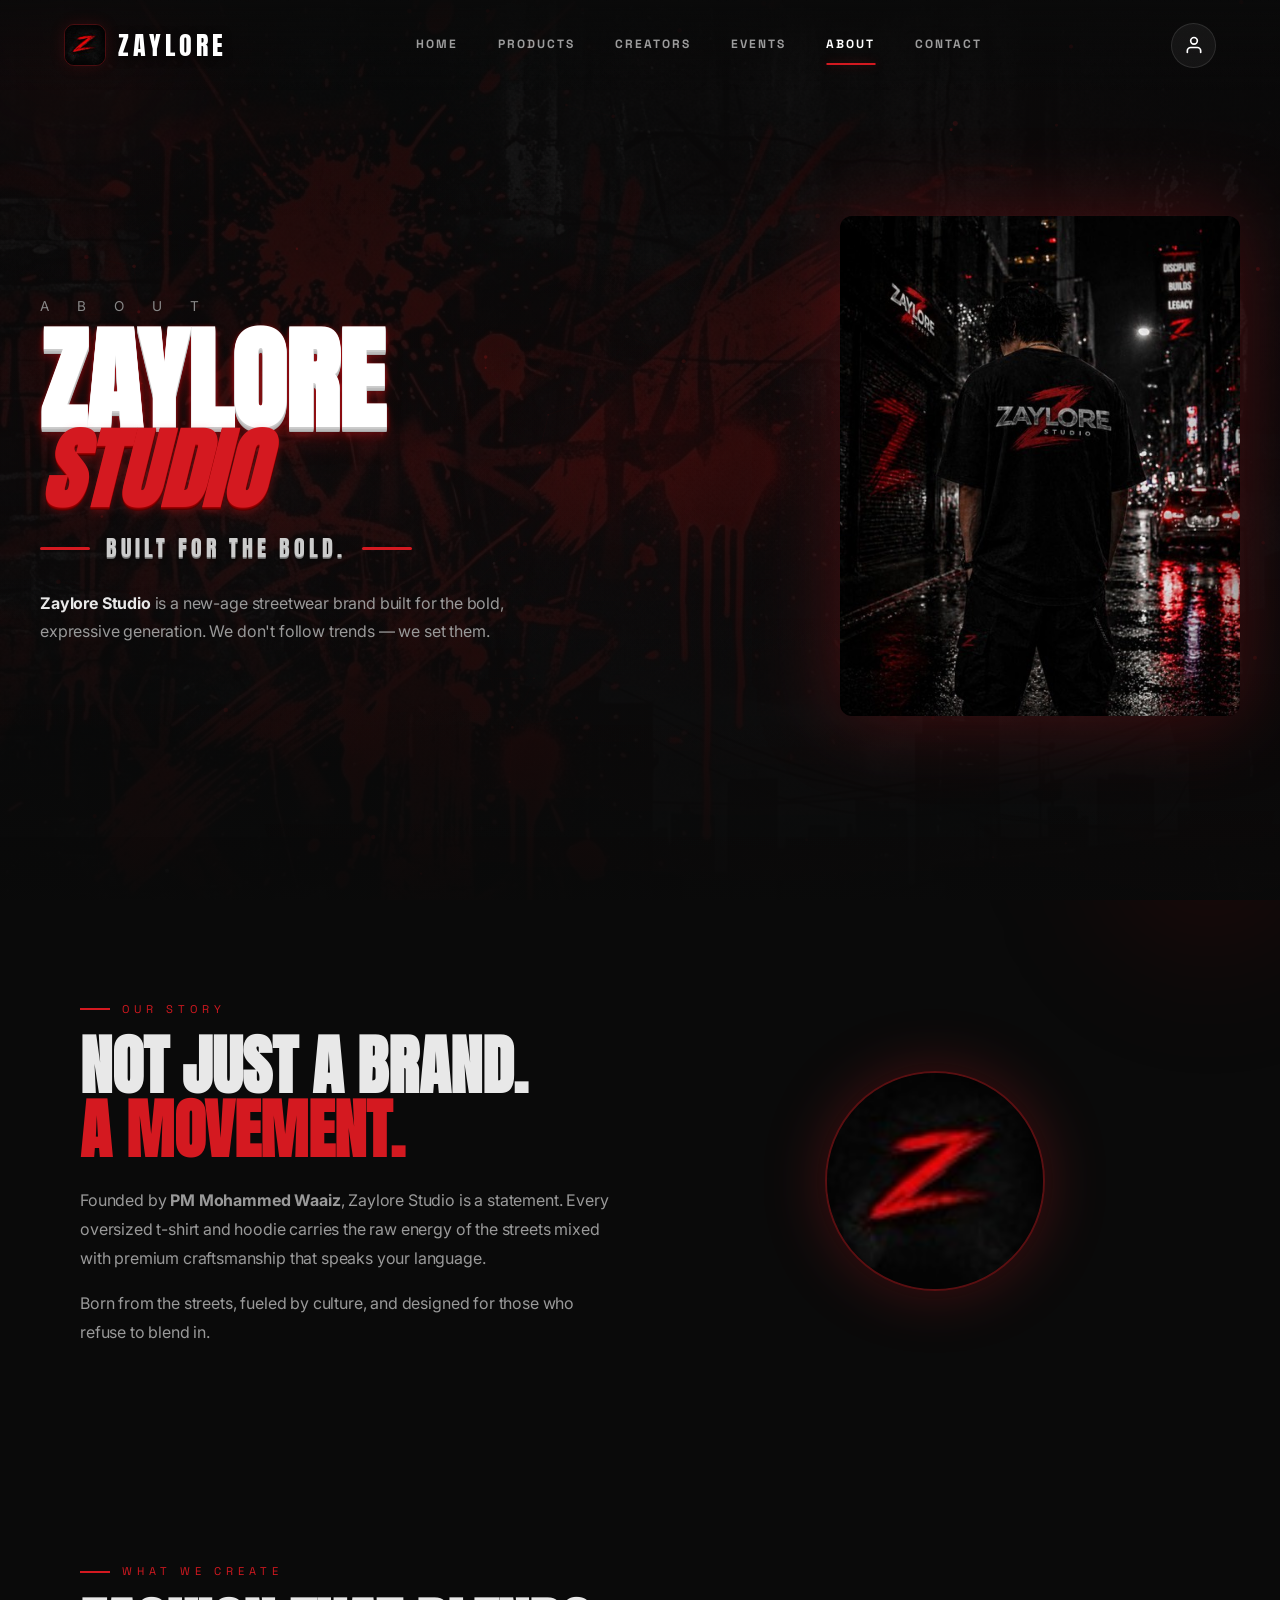
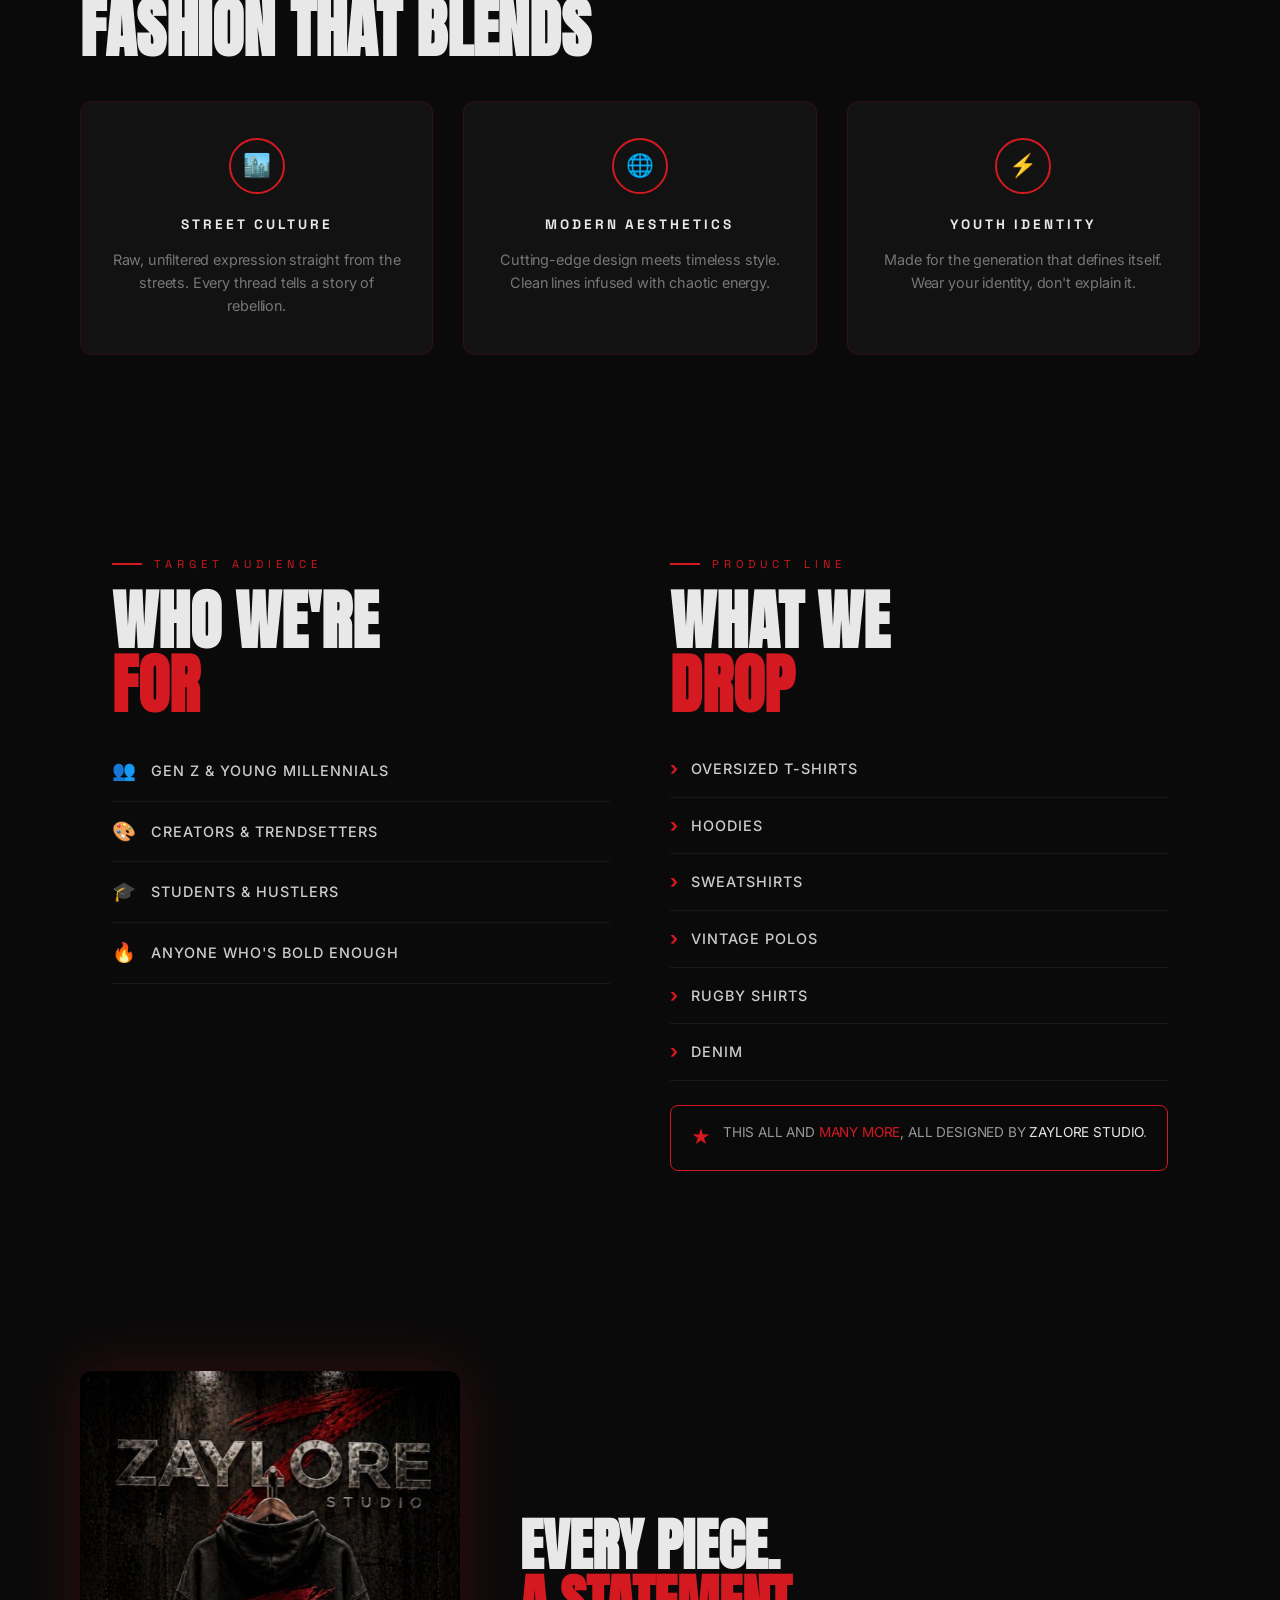
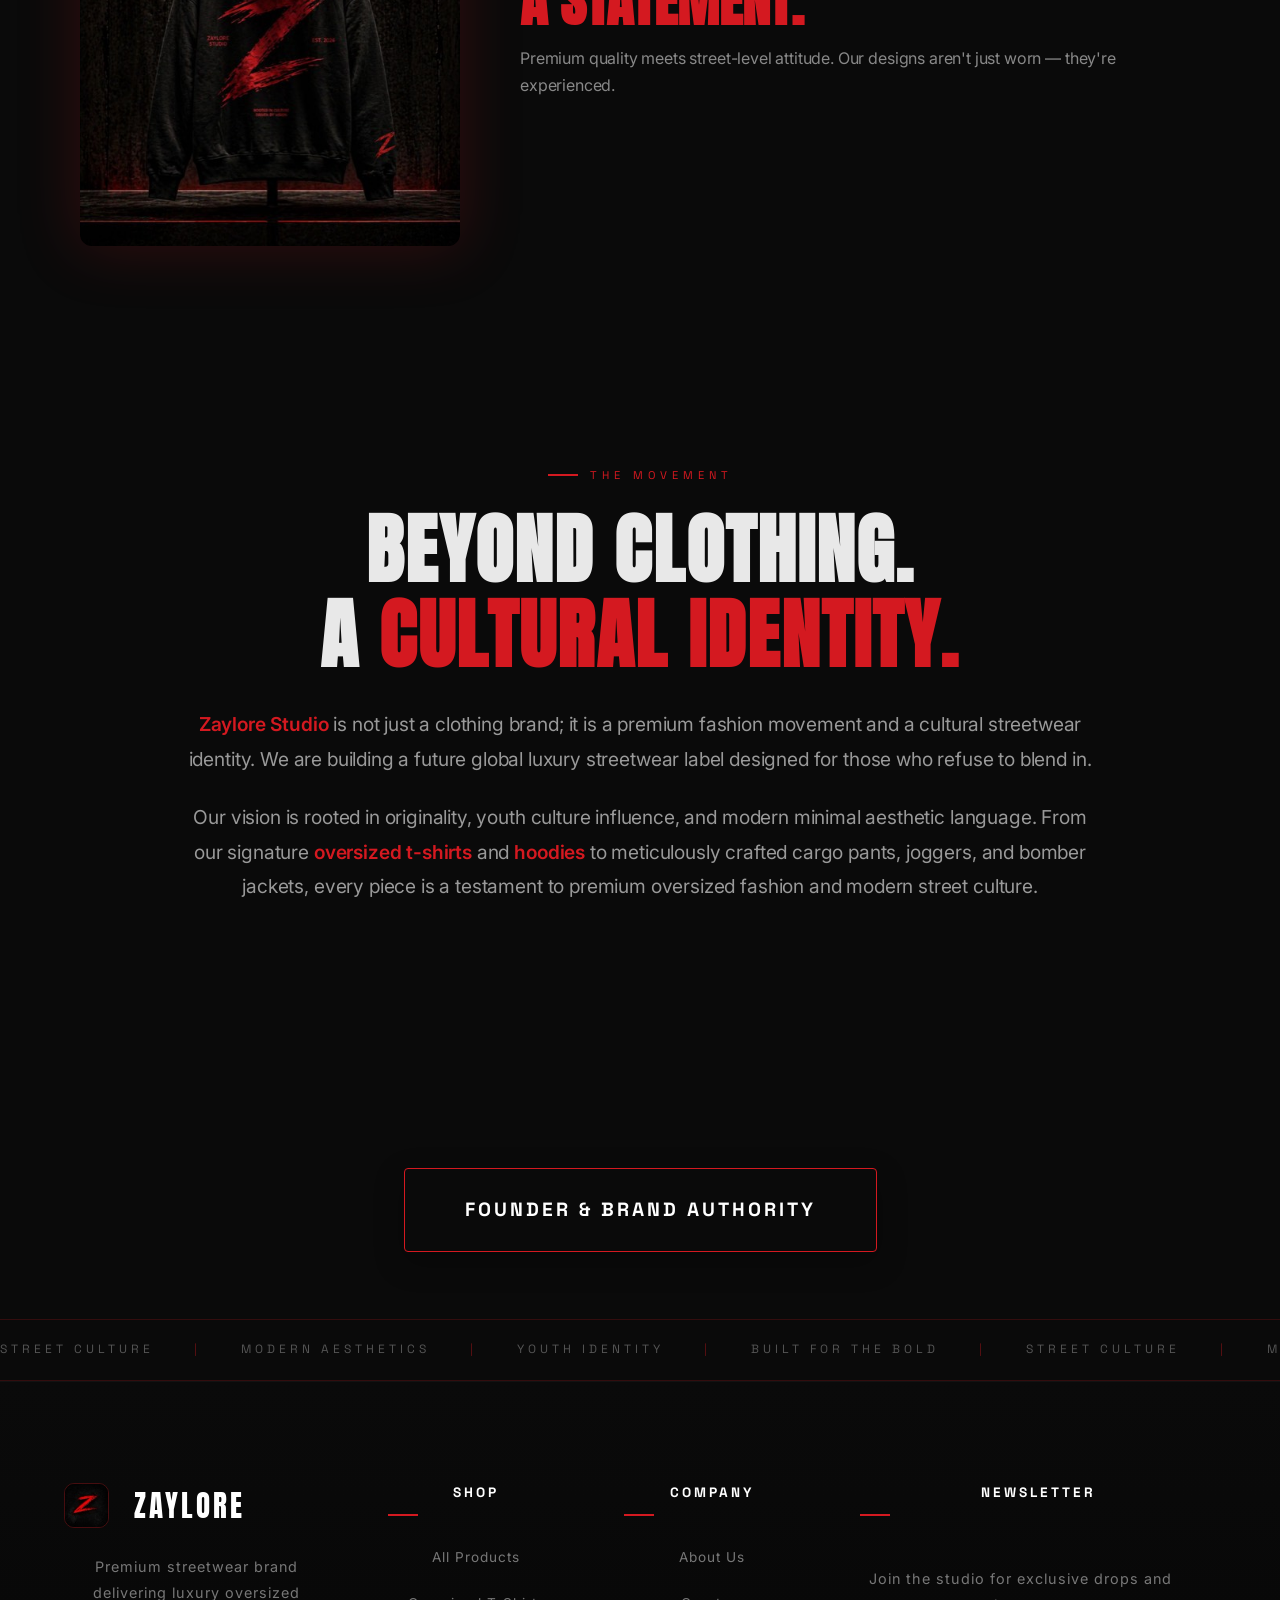
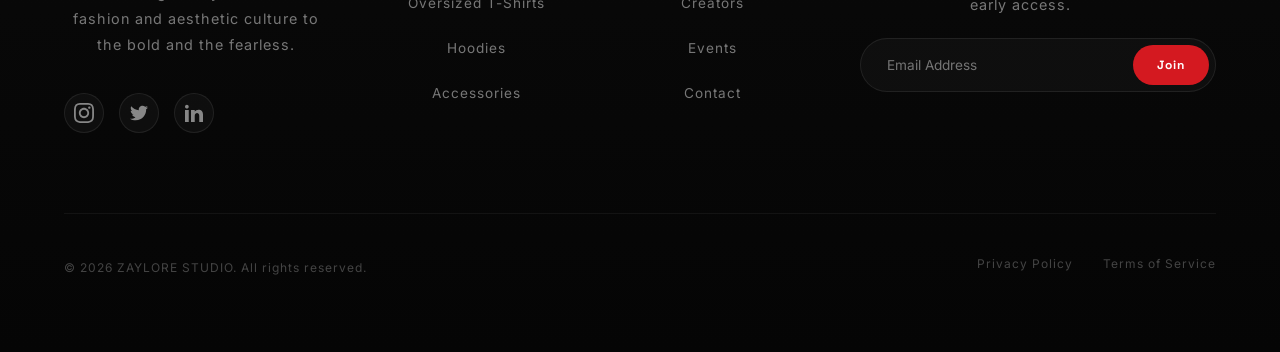
==== commit a9e3737e: "UI fix" ====
--- a/about.html
+++ b/about.html
@@ -28,7 +28,8 @@
     <meta name="twitter:site" content="@zaylorestudio">
     <meta name="twitter:creator" content="@md_waaizz">
     <meta name="twitter:title" content="About Zaylore Studio | Premium Streetwear Brand">
-    <meta name="twitter:description" content="Discover the vision behind Zaylore Studio, the premium oversized streetwear brand founded by PM Mohammed Waaiz.">
+    <meta name="twitter:description"
+        content="Discover the vision behind Zaylore Studio, the premium oversized streetwear brand founded by PM Mohammed Waaiz.">
     <meta name="twitter:image" content="https://www.zaylorestudio.in/img/about-hero-bg.jpg">
 
     <link rel="preconnect" href="https://fonts.googleapis.com">
@@ -542,7 +543,7 @@
         }
 
         /* --- Footer Enhanced --- */
-        
+
 
         /* --- Scroll Animations --- */
         .reveal {
@@ -850,9 +851,11 @@
             .premium-vision-section {
                 padding: 80px 20px;
             }
+
             .founder-grid {
                 padding: 40px 20px;
             }
+
             .founder-socials {
                 flex-direction: column;
                 align-items: center;
@@ -930,11 +933,11 @@
     <!-- Subtle texture overlay -->
     <div class="texture-overlay"></div>
 
-    
+
     <!-- Navigation -->
-    
+
     <!-- Navigation -->
-    
+
     <!-- Navigation -->
     <nav id="main-nav">
         <div class="nav-container">
@@ -942,7 +945,7 @@
                 <img src="img/logo-icon-sm.jpg" alt="Zaylore Logo">
                 <span class="logo-text">ZAYLORE</span>
             </a>
-            
+
             <div class="nav-links" id="nav-links">
                 <a href="index.html" class="nav-link">Home</a>
                 <a href="products.html" class="nav-link">Products</a>
@@ -954,7 +957,11 @@
 
             <div class="nav-right">
                 <a href="account.html" class="nav-action mobile-visible" aria-label="Account">
-                    <svg viewBox="0 0 24 24" fill="none" stroke="currentColor" stroke-width="2" stroke-linecap="round" stroke-linejoin="round"><path d="M20 21v-2a4 4 0 0 0-4-4H8a4 4 0 0 0-4 4v2"></path><circle cx="12" cy="7" r="4"></circle></svg>
+                    <svg viewBox="0 0 24 24" fill="none" stroke="currentColor" stroke-width="2" stroke-linecap="round"
+                        stroke-linejoin="round">
+                        <path d="M20 21v-2a4 4 0 0 0-4-4H8a4 4 0 0 0-4 4v2"></path>
+                        <circle cx="12" cy="7" r="4"></circle>
+                    </svg>
                 </a>
                 <div class="hamburger" id="hamburger">
                     <span></span>
@@ -1006,7 +1013,8 @@
             <div class="reveal">
                 <div class="sec-label">OUR STORY</div>
                 <h2 class="sec-heading">NOT JUST A BRAND.<br><span class="text-red">A MOVEMENT.</span></h2>
-                <p class="story-para">Founded by <strong>PM Mohammed Waaiz</strong>, Zaylore Studio is a statement. Every oversized t-shirt and hoodie carries the raw energy of the
+                <p class="story-para">Founded by <strong>PM Mohammed Waaiz</strong>, Zaylore Studio is a statement.
+                    Every oversized t-shirt and hoodie carries the raw energy of the
                     streets mixed with premium craftsmanship that speaks your language.</p>
                 <p class="story-para">Born from the streets, fueled by culture, and designed for those who refuse to
                     blend in.</p>
@@ -1088,16 +1096,22 @@
         <div class="sec-label" style="justify-content:center; margin-bottom: 24px;">THE MOVEMENT</div>
         <h2 class="premium-vision-heading">BEYOND CLOTHING.<br>A <span class="text-red">CULTURAL IDENTITY.</span></h2>
         <p class="premium-vision-text">
-            <strong>Zaylore Studio</strong> is not just a clothing brand; it is a premium fashion movement and a cultural streetwear identity. We are building a future global luxury streetwear label designed for those who refuse to blend in.
+            <strong>Zaylore Studio</strong> is not just a clothing brand; it is a premium fashion movement and a
+            cultural streetwear identity. We are building a future global luxury streetwear label designed for those who
+            refuse to blend in.
         </p>
         <p class="premium-vision-text">
-            Our vision is rooted in originality, youth culture influence, and modern minimal aesthetic language. From our signature <strong>oversized t-shirts</strong> and <strong>hoodies</strong> to meticulously crafted cargo pants, joggers, and bomber jackets, every piece is a testament to premium oversized fashion and modern street culture.
+            Our vision is rooted in originality, youth culture influence, and modern minimal aesthetic language. From
+            our signature <strong>oversized t-shirts</strong> and <strong>hoodies</strong> to meticulously crafted cargo
+            pants, joggers, and bomber jackets, every piece is a testament to premium oversized fashion and modern
+            street culture.
         </p>
     </section>
 
     <section class="ab-section" style="padding: 60px 20px; text-align: center;">
         <div class="premium-cta-wrapper">
-            <a href="founder.html" class="premium-cta-btn" style="padding: 25px 60px; font-size: 1.2rem;">FOUNDER & BRAND AUTHORITY</a>
+            <a href="founder.html" class="premium-cta-btn" style="padding: 25px 60px; font-size: 1.2rem;">FOUNDER &
+                BRAND AUTHORITY</a>
         </div>
     </section>
 
@@ -1119,7 +1133,7 @@
         </div>
     </div>
 
-    
+
 
     <script src="script.js"></script>
     <script>
@@ -1135,9 +1149,9 @@
         }, { threshold: 0.15 });
         revealEls.forEach(el => revealObserver.observe(el));
 
-        
-
-        
+
+
+
 
 
     </script>
@@ -1165,16 +1179,26 @@
                     <img src="img/logo-icon-sm.jpg" alt="Zaylore Studio" class="footer-logo-img">
                     <span class="footer-brand-name">ZAYLORE</span>
                 </a>
-                <p class="footer-desc">Premium streetwear brand delivering luxury oversized fashion and aesthetic culture to the bold and the fearless.</p>
+                <p class="footer-desc">Premium streetwear brand delivering luxury oversized fashion and aesthetic
+                    culture to the bold and the fearless.</p>
                 <div class="footer-socials">
                     <a href="#" class="social-btn" aria-label="Instagram">
-                        <svg width="20" height="20" fill="currentColor" viewBox="0 0 24 24"><path d="M12 2.163c3.204 0 3.584.012 4.85.07 3.252.148 4.771 1.691 4.919 4.919.058 1.265.069 1.645.069 4.849 0 3.205-.012 3.584-.069 4.849-.149 3.225-1.664 4.771-4.919 4.919-1.266.058-1.644.07-4.85.07-3.204 0-3.584-.012-4.849-.07-3.26-.149-4.771-1.699-4.919-4.92-.058-1.265-.07-1.644-.07-4.849 0-3.204.013-3.583.07-4.849.149-3.227 1.664-4.771 4.919-4.919 1.266-.057 1.645-.069 4.849-.069zm0-2.163c-3.259 0-3.667.014-4.947.072-4.358.2-6.78 2.618-6.98 6.98-.059 1.281-.073 1.689-.073 4.948 0 3.259.014 3.668.072 4.948.2 4.358 2.618 6.78 6.98 6.98 1.281.058 1.689.072 4.948.072 3.259 0 3.668-.014 4.948-.072 4.354-.2 6.782-2.618 6.979-6.98.059-1.28.073-1.689.073-4.948 0-3.259-.014-3.667-.072-4.947-.196-4.354-2.617-6.78-6.979-6.98-1.281-.059-1.69-.073-4.949-.073zm0 5.838c-3.403 0-6.162 2.759-6.162 6.162s2.759 6.163 6.162 6.163 6.162-2.759 6.162-6.163c0-3.403-2.759-6.162-6.162-6.162zm0 10.162c-2.209 0-4-1.79-4-4 0-2.209 1.791-4 4-4s4 1.791 4 4c0 2.21-1.791 4-4 4zm6.406-11.845c-.796 0-1.441.645-1.441 1.44s.645 1.44 1.441 1.44c.795 0 1.439-.645 1.439-1.44s-.644-1.44-1.439-1.44z"/></svg>
+                        <svg width="20" height="20" fill="currentColor" viewBox="0 0 24 24">
+                            <path
+                                d="M12 2.163c3.204 0 3.584.012 4.85.07 3.252.148 4.771 1.691 4.919 4.919.058 1.265.069 1.645.069 4.849 0 3.205-.012 3.584-.069 4.849-.149 3.225-1.664 4.771-4.919 4.919-1.266.058-1.644.07-4.85.07-3.204 0-3.584-.012-4.849-.07-3.26-.149-4.771-1.699-4.919-4.92-.058-1.265-.07-1.644-.07-4.849 0-3.204.013-3.583.07-4.849.149-3.227 1.664-4.771 4.919-4.919 1.266-.057 1.645-.069 4.849-.069zm0-2.163c-3.259 0-3.667.014-4.947.072-4.358.2-6.78 2.618-6.98 6.98-.059 1.281-.073 1.689-.073 4.948 0 3.259.014 3.668.072 4.948.2 4.358 2.618 6.78 6.98 6.98 1.281.058 1.689.072 4.948.072 3.259 0 3.668-.014 4.948-.072 4.354-.2 6.782-2.618 6.979-6.98.059-1.28.073-1.689.073-4.948 0-3.259-.014-3.667-.072-4.947-.196-4.354-2.617-6.78-6.979-6.98-1.281-.059-1.69-.073-4.949-.073zm0 5.838c-3.403 0-6.162 2.759-6.162 6.162s2.759 6.163 6.162 6.163 6.162-2.759 6.162-6.163c0-3.403-2.759-6.162-6.162-6.162zm0 10.162c-2.209 0-4-1.79-4-4 0-2.209 1.791-4 4-4s4 1.791 4 4c0 2.21-1.791 4-4 4zm6.406-11.845c-.796 0-1.441.645-1.441 1.44s.645 1.44 1.441 1.44c.795 0 1.439-.645 1.439-1.44s-.644-1.44-1.439-1.44z" />
+                        </svg>
                     </a>
                     <a href="#" class="social-btn" aria-label="Twitter">
-                        <svg width="18" height="18" fill="currentColor" viewBox="0 0 24 24"><path d="M24 4.557c-.883.392-1.832.656-2.828.775 1.017-.609 1.798-1.574 2.165-2.724-.951.564-2.005.974-3.127 1.195-.897-.957-2.178-1.555-3.594-1.555-3.179 0-5.515 2.966-4.797 6.045-4.091-.205-7.719-2.165-10.148-5.144-1.29 2.213-.669 5.108 1.523 6.574-.806-.026-1.566-.247-2.229-.616-.054 2.281 1.581 4.415 3.949 4.89-.693.188-1.452.232-2.224.084.626 1.956 2.444 3.379 4.6 3.419-2.07 1.623-4.678 2.348-7.29 2.04 2.179 1.397 4.768 2.212 7.548 2.212 9.142 0 14.307-7.721 13.995-14.646.962-.695 1.797-1.562 2.457-2.549z"/></svg>
+                        <svg width="18" height="18" fill="currentColor" viewBox="0 0 24 24">
+                            <path
+                                d="M24 4.557c-.883.392-1.832.656-2.828.775 1.017-.609 1.798-1.574 2.165-2.724-.951.564-2.005.974-3.127 1.195-.897-.957-2.178-1.555-3.594-1.555-3.179 0-5.515 2.966-4.797 6.045-4.091-.205-7.719-2.165-10.148-5.144-1.29 2.213-.669 5.108 1.523 6.574-.806-.026-1.566-.247-2.229-.616-.054 2.281 1.581 4.415 3.949 4.89-.693.188-1.452.232-2.224.084.626 1.956 2.444 3.379 4.6 3.419-2.07 1.623-4.678 2.348-7.29 2.04 2.179 1.397 4.768 2.212 7.548 2.212 9.142 0 14.307-7.721 13.995-14.646.962-.695 1.797-1.562 2.457-2.549z" />
+                        </svg>
                     </a>
                     <a href="#" class="social-btn" aria-label="LinkedIn">
-                        <svg width="18" height="18" fill="currentColor" viewBox="0 0 24 24"><path d="M4.98 3.5c0 1.381-1.11 2.5-2.48 2.5s-2.48-1.119-2.48-2.5c0-1.38 1.11-2.5 2.48-2.5s2.48 1.12 2.48 2.5zm.02 4.5h-5v16h5v-16zm7.982 0h-4.968v16h4.969v-8.399c0-4.67 6.029-5.052 6.029 0v8.399h4.988v-10.131c0-7.88-8.922-7.593-11.018-3.714v-2.155z"/></svg>
+                        <svg width="18" height="18" fill="currentColor" viewBox="0 0 24 24">
+                            <path
+                                d="M4.98 3.5c0 1.381-1.11 2.5-2.48 2.5s-2.48-1.119-2.48-2.5c0-1.38 1.11-2.5 2.48-2.5s2.48 1.12 2.48 2.5zm.02 4.5h-5v16h5v-16zm7.982 0h-4.968v16h4.969v-8.399c0-4.67 6.029-5.052 6.029 0v8.399h4.988v-10.131c0-7.88-8.922-7.593-11.018-3.714v-2.155z" />
+                        </svg>
                     </a>
                 </div>
             </div>
@@ -1218,6 +1242,9 @@
         </div>
     </footer>
 
+    <div class="grain"></div>
+    <script defer src="/assets/ui.js"></script>
+
 </body>
 
 </html>
--- a/styles.css
+++ b/styles.css
@@ -796,6 +796,264 @@
         letter-spacing: 4px;
     }
 
+    /* ==================== Premium Cinematic Additions ==================== */
+
+    /* Page transitions */
+    html.is-loading body {
+        overflow: hidden;
+        /* prevent scroll until loaded */
+    }
+
+    .page-fade-enter,
+    .page-fade-exit {
+        transition: opacity 450ms cubic-bezier(.2, .9, .2, 1), transform 450ms cubic-bezier(.2, .9, .2, 1);
+    }
+
+    .page-fade-enter {
+        opacity: 0;
+        transform: translateY(8px);
+    }
+
+    .page-fade-enter-active {
+        opacity: 1;
+        transform: none;
+    }
+
+    /* Premium page loader */
+    #site-loader {
+        position: fixed;
+        inset: 0;
+        display: flex;
+        align-items: center;
+        justify-content: center;
+        background: linear-gradient(180deg, rgba(6, 6, 6, 0.95), rgba(10, 10, 10, 0.98));
+        z-index: 99999;
+    }
+
+    .loader-wrap {
+        text-align: center;
+    }
+
+    .loader-logo {
+        width: 72px;
+        height: 72px;
+        border-radius: 12px;
+        overflow: hidden;
+        box-shadow: 0 8px 40px rgba(212, 25, 32, 0.25);
+        border: 1px solid rgba(212, 25, 32, 0.12);
+    }
+
+    .loader-title {
+        margin-top: 14px;
+        font-family: var(--font-display);
+        letter-spacing: 6px;
+        color: #fff;
+        font-weight: 700;
+    }
+
+    .loader-sub {
+        margin-top: 6px;
+        color: var(--text-muted);
+        font-size: 0.9rem;
+    }
+
+    /* Animated gradient ring */
+    .loader-ring {
+        width: 96px;
+        height: 96px;
+        border-radius: 50%;
+        background: conic-gradient(from 0deg, rgba(212, 25, 32, 0.95), rgba(255, 42, 42, 0.6), transparent 60%);
+        filter: blur(6px);
+        animation: loader-rotate 2.2s linear infinite;
+    }
+
+    @keyframes loader-rotate {
+        to {
+            transform: rotate(360deg);
+        }
+    }
+
+    /* Custom cursor */
+    #z-cursor {
+        position: fixed;
+        pointer-events: none;
+        z-index: 999999;
+        mix-blend-mode: normal;
+        width: 18px;
+        height: 18px;
+        border-radius: 50%;
+        background: rgba(255, 255, 255, 0.06);
+        border: 1px solid rgba(212, 25, 32, 0.6);
+        transform: translate(-50%, -50%);
+        transition: transform 180ms cubic-bezier(.2, .9, .2, 1), width 180ms, height 180ms, background 180ms;
+        backdrop-filter: blur(2px);
+    }
+
+    #z-cursor.big {
+        width: 44px;
+        height: 44px;
+        background: rgba(212, 25, 32, 0.06);
+    }
+
+    #z-cursor.link {
+        background: rgba(212, 25, 32, 0.12);
+        width: 34px;
+        height: 34px;
+    }
+
+    /* Scroll progress indicator */
+    #scroll-progress {
+        position: fixed;
+        left: 0;
+        top: 0;
+        height: 3px;
+        z-index: 99999;
+        background: linear-gradient(90deg, #ff2a2a, #d41920);
+        transform-origin: left;
+        width: 0%;
+        transition: width 120ms linear;
+    }
+
+    /* Glassmorphism card */
+    .glass-card {
+        background: linear-gradient(180deg, rgba(255, 255, 255, 0.03), rgba(255, 255, 255, 0.02));
+        border: 1px solid rgba(255, 255, 255, 0.04);
+        backdrop-filter: blur(8px);
+        -webkit-backdrop-filter: blur(8px);
+        padding: 18px;
+        border-radius: 12px;
+        box-shadow: 0 8px 30px rgba(0, 0, 0, 0.6);
+    }
+
+    /* Premium hover interactions */
+    .hover-raise {
+        transition: transform 300ms cubic-bezier(.2, .9, .2, 1), box-shadow 300ms;
+    }
+
+    .hover-raise:hover {
+        transform: translateY(-6px);
+        box-shadow: 0 18px 60px rgba(0, 0, 0, 0.6);
+    }
+
+    /* Parallax / cinematic hero helpers */
+    .parallax {
+        will-change: transform;
+        transition: transform 0.25s linear;
+    }
+
+    .cinematic-fade {
+        opacity: 0;
+        transform: translateY(8px);
+        transition: opacity 600ms ease, transform 600ms ease;
+    }
+
+    .cinematic-fade.in {
+        opacity: 1;
+        transform: none;
+    }
+
+    /* Login modal */
+    .modal-backdrop {
+        position: fixed;
+        inset: 0;
+        background: rgba(2, 2, 2, 0.6);
+        z-index: 99990;
+        display: flex;
+        align-items: center;
+        justify-content: center;
+    }
+
+    .modal-panel {
+        width: min(720px, 95vw);
+        max-width: 720px;
+        background: linear-gradient(180deg, rgba(8, 8, 8, 0.98), rgba(14, 14, 14, 0.995));
+        border-radius: 14px;
+        padding: 26px;
+        border: 1px solid rgba(212, 25, 32, 0.08);
+        box-shadow: 0 30px 80px rgba(0, 0, 0, 0.7);
+    }
+
+    .modal-header {
+        display: flex;
+        align-items: center;
+        gap: 12px;
+    }
+
+    .modal-title {
+        font-family: var(--font-display);
+        letter-spacing: 6px;
+        color: #fff;
+    }
+
+    .modal-sub {
+        color: var(--text-muted);
+        font-size: 0.95rem;
+        margin-top: 6px;
+    }
+
+    .oauth-btn {
+        display: inline-flex;
+        align-items: center;
+        gap: 12px;
+        padding: 12px 18px;
+        border-radius: 10px;
+        background: rgba(255, 255, 255, 0.03);
+        color: #fff;
+        border: 1px solid rgba(255, 255, 255, 0.04);
+        cursor: pointer;
+    }
+
+    .oauth-btn.google {
+        box-shadow: 0 8px 30px rgba(219, 68, 55, 0.08);
+        border-color: rgba(219, 68, 55, 0.12);
+    }
+
+    .oauth-ghost {
+        margin-left: 12px;
+        color: var(--text-muted);
+        font-size: 0.9rem;
+    }
+
+    /* Admin launch button */
+    .launch-btn {
+        background: linear-gradient(90deg, rgba(212, 25, 32, 0.95), rgba(255, 42, 42, 0.9));
+        color: #fff;
+        padding: 10px 16px;
+        border-radius: 8px;
+        border: none;
+        cursor: pointer;
+        box-shadow: 0 12px 40px rgba(212, 25, 32, 0.14);
+    }
+
+    /* Performance preference class for reduced-motion */
+    @media (prefers-reduced-motion: reduce) {
+        * {
+            animation-duration: 0.001ms !important;
+            transition-duration: 0.001ms !important;
+        }
+    }
+
+    /* subtle grain overlay */
+    .grain {
+        pointer-events: none;
+        position: fixed;
+        inset: 0;
+        z-index: 9998;
+        opacity: 0.03;
+        background-image: url('data:image/svg+xml;utf8,<svg xmlns="http://www.w3.org/2000/svg" width="200" height="200"><filter id="n"><feTurbulence baseFrequency="0.9" numOctaves="2" stitchTiles="stitch"/></filter><rect width="100%" height="100%" filter="url(%23n)"/></svg>');
+    }
+
+    /* small helper for hidden states */
+    .u-hidden {
+        display: none !important;
+    }
+
+    /* ensure body text remains visible during cinematic changes */
+    body {
+        -webkit-font-smoothing: antialiased;
+    }
+
+
     .hero-logo-img {
         border-radius: 12px;
     }
